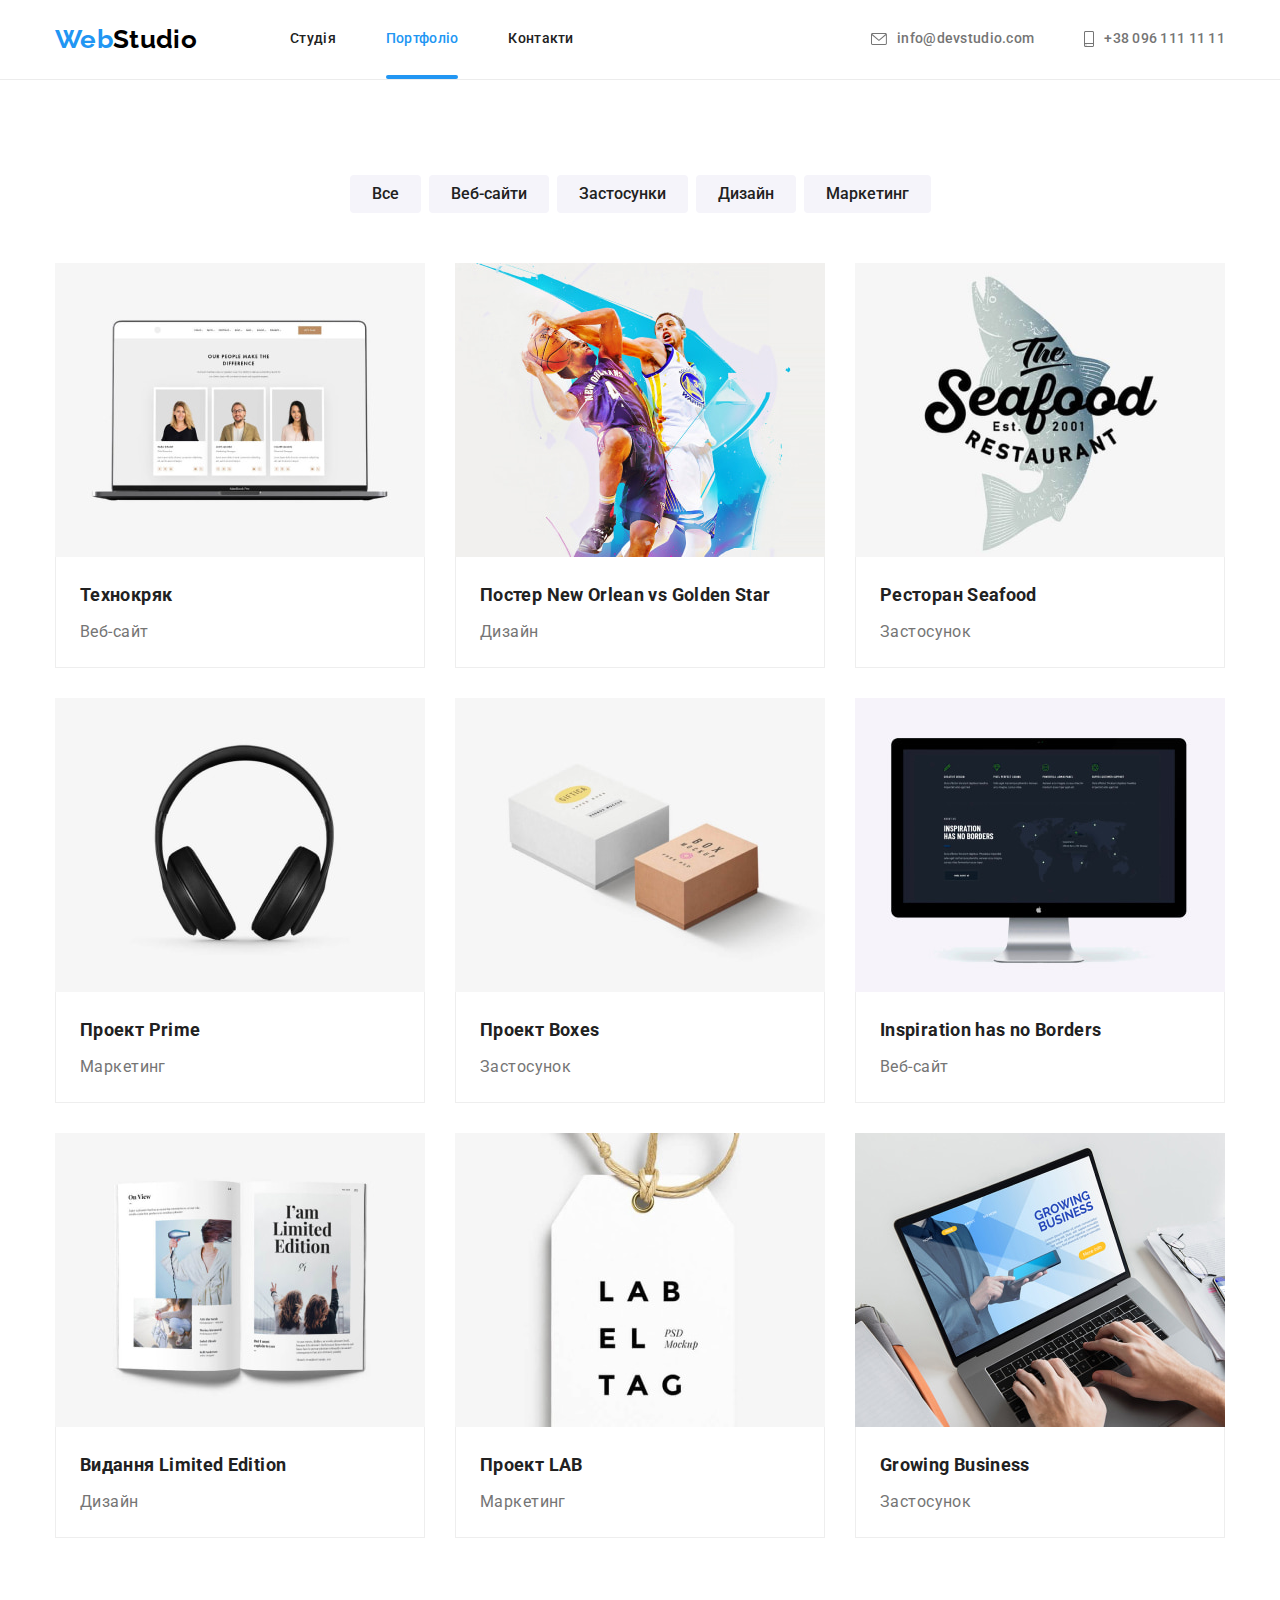
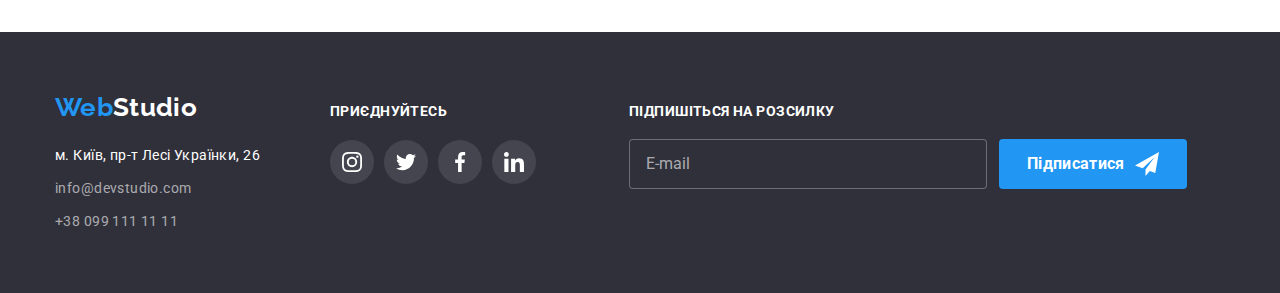
==== portfolio.html @ 8518cdb5 "Initial commit" ====
<!DOCTYPE html>
<html lang="uk-UA">
	<head>
		<meta charset="UTF-8" />
		<meta http-equiv="X-UA-Compatible" content="IE=edge" />
		<meta name="viewport" content="width=device-width, initial-scale=1.0" />
		<title>WebStudio</title>
		<link
			href="https://fonts.googleapis.com/css2?family=Raleway:wght@700&family=Roboto:wght@400;500;700;900&display=swap"
			rel="stylesheet"
		/>
		<link
			rel="stylesheet"
			href="https://cdnjs.cloudflare.com/ajax/libs/modern-normalize/1.0.0/modern-normalize.min.css"
		/>
		<link rel="stylesheet" href="./css/main.min.css" />
	</head>

	<body>
		<header class="header" data-header>
			<div class="container header-container">
				<!-- logo element, returns to the main page-->
				<a class="logo" href="./index.html">
					<span class="logo__leftpart">Web</span>
					<span class="logo__rightpart">Studio</span>
				</a>
				<!-- main navigation -->
				<nav class="nav">
					<ul class="nav__list">
						<li class="nav__item">
							<a class="nav__link" href="./index.html">Студія</a>
						</li>
						<li class="nav__item">
							<a class="nav__link nav__link--current" href="./portfolio.html">Портфоліо</a>
						</li>
						<li class="nav__item"><a class="nav__link" href="#contacts">Контакти</a></li>
					</ul>
				</nav>
				<!-- contacts -->
				<ul class="header-contacts list">
					<li class="header-contacts__item">
						<a class="header-contacts__link link" href="mailto:info@devstudio.com">
							<svg class="header-contacts__icon" width="16" height="12">
								<use href="./images/icons.svg#email"></use>
							</svg>
							<div class="header-contacts__text">info@devstudio.com</div>
						</a>
					</li>
					<li class="header-contacts__item">
						<a class="header-contacts__link link" href="tel:+380961111111">
							<svg class="header-contacts__icon" width="10" height="16">
								<use href="./images/icons.svg#phone"></use>
							</svg>
							<div class="header-contacts__text">+38 096 111 11 11</div>
						</a>
					</li>
				</ul>
			</div>
		</header>
		<!-- Flexible part of the page content -->
		<main>
			<section class="projects">
				<div class="container">
					<h1 class="section-title visually-hidden">Проекти</h1>
					<ul class="filter">
						<li class="filter__item"><button class="filter__btn" type="button">Все</button></li>
						<li class="filter__item"><button class="filter__btn" type="button">Веб-сайти</button></li>
						<li class="filter__item"><button class="filter__btn" type="button">Застосунки</button></li>
						<li class="filter__item"><button class="filter__btn" type="button">Дизайн</button></li>
						<li class="filter__item"><button class="filter__btn" type="button">Маркетинг</button></li>
					</ul>
					<ul class="project">
						<li class="project__item">
							<a class="project__link link" href="">
								<div class="project__backdrop">
									<img class="project__image" src="./images/img11.jpg" alt="Веб-сайт - Технокряк" width="370" />
									<p class="project__backdrop-text">
										Ресурс пропонує комплексні пропозиції з різним рівнем функціоналу та сервісів. Все це дозволить
										відвідувачу отримати вичерпні відомості про компанію чи приватну особу.
									</p>
								</div>

								<div class="project__content">
									<h2 class="project__header">Технокряк</h2>
									<p class="project__desc">Веб-сайт</p>
								</div>
							</a>
						</li>
						<li class="project__item">
							<a class="project__link" href="">
								<div class="project__backdrop">
									<img
										class="project__image"
										src="./images/img12.jpg"
										alt="Дизайн - Постер New Orlean vs Golden Star"
										width="370"
									/>
									<p class="project__backdrop-text">
										Ресурс пропонує комплексні пропозиції з різним рівнем функціоналу та сервісів. Все це дозволить
										відвідувачу отримати вичерпні відомості про компанію чи приватну особу.
									</p>
								</div>

								<div class="project__content">
									<h2 class="project__header">Постер New Orlean vs Golden Star</h2>
									<p class="project__desc">Дизайн</p>
								</div>
							</a>
						</li>
						<li class="project__item">
							<a class="project__link" href="">
								<div class="project__backdrop">
									<img
										class="project__image"
										src="./images/img13.jpg"
										alt="Приложение - Ресторан Seafood"
										width="370"
									/>
									<p class="project__backdrop-text">
										Ресурс пропонує комплексні пропозиції з різним рівнем функціоналу та сервісів. Все це дозволить
										відвідувачу отримати вичерпні відомості про компанію чи приватну особу.
									</p>
								</div>

								<div class="project__content">
									<h2 class="project__header">Ресторан Seafood</h2>
									<p class="project__desc">Застосунок</p>
								</div>
							</a>
						</li>
						<li class="project__item">
							<a class="project__link" href="">
								<div class="project__backdrop">
									<img class="project__image" src="./images/img21.jpg" alt="Маркетинг - Проект Prime" width="370" />
									<p class="project__backdrop-text">
										Ресурс пропонує комплексні пропозиції з різним рівнем функціоналу та сервісів. Все це дозволить
										відвідувачу отримати вичерпні відомості про компанію чи приватну особу.
									</p>
								</div>

								<div class="project__content">
									<h2 class="project__header">Проект Prime</h2>
									<p class="project__desc">Маркетинг</p>
								</div>
							</a>
						</li>
						<li class="project__item">
							<a class="project__link" href="">
								<div class="project__backdrop">
									<img class="project__image" src="./images/img22.jpg" alt="Приложение - Проект Boxes" width="370" />
									<p class="project__backdrop-text">
										Ресурс пропонує комплексні пропозиції з різним рівнем функціоналу та сервісів. Все це дозволить
										відвідувачу отримати вичерпні відомості про компанію чи приватну особу.
									</p>
								</div>

								<div class="project__content">
									<h2 class="project__header">Проект Boxes</h2>
									<p class="project__desc">Застосунок</p>
								</div>
							</a>
						</li>
						<li class="project__item">
							<a class="project__link" href="">
								<div class="project__backdrop">
									<img
										class="project__image"
										src="./images/img23.jpg"
										alt="Веб-сайт - Inspiration has no Borders"
										width="370"
									/>
									<p class="project__backdrop-text">
										Ресурс пропонує комплексні пропозиції з різним рівнем функціоналу та сервісів. Все це дозволить
										відвідувачу отримати вичерпні відомості про компанію чи приватну особу.
									</p>
								</div>

								<div class="project__content">
									<h2 class="project__header">Inspiration has no Borders</h2>
									<p class="project__desc">Веб-сайт</p>
								</div>
							</a>
						</li>
						<li class="project__item">
							<a class="project__link" href="">
								<div class="project__backdrop">
									<img
										class="project__image"
										src="./images/img31.jpg"
										alt="Дизайн - Издание Limited Edition"
										width="370"
									/>
									<p class="project__backdrop-text">
										Ресурс пропонує комплексні пропозиції з різним рівнем функціоналу та сервісів. Все це дозволить
										відвідувачу отримати вичерпні відомості про компанію чи приватну особу.
									</p>
								</div>

								<div class="project__content">
									<h2 class="project__header">Видання Limited Edition</h2>
									<p class="project__desc">Дизайн</p>
								</div>
							</a>
						</li>
						<li class="project__item">
							<a class="project__link" href="">
								<div class="project__backdrop">
									<img class="project__image" src="./images/img32.jpg" alt="Маркетинг - Проект LAB" width="370" />
									<p class="project__backdrop-text">
										Ресурс пропонує комплексні пропозиції з різним рівнем функціоналу та сервісів. Все це дозволить
										відвідувачу отримати вичерпні відомості про компанію чи приватну особу.
									</p>
								</div>

								<div class="project__content">
									<h2 class="project__header">Проект LAB</h2>
									<p class="project__desc">Маркетинг</p>
								</div>
							</a>
						</li>
						<li class="project__item">
							<a class="project__link" href="">
								<div class="project__backdrop">
									<img
										class="project__image"
										src="./images/img33.jpg"
										alt="Приложение - Growing Business"
										width="370"
									/>
									<p class="project__backdrop-text">
										Ресурс пропонує комплексні пропозиції з різним рівнем функціоналу та сервісів. Все це дозволить
										відвідувачу отримати вичерпні відомості про компанію чи приватну особу.
									</p>
								</div>

								<div class="project__content">
									<h2 class="project__header">Growing Business</h2>
									<p class="project__desc">Застосунок</p>
								</div>
							</a>
						</li>
					</ul>
				</div>
			</section>
		</main>

		<footer class="footer footer__wrap">
			<div class="footer__container container">
				<div class="footer__address-wrap">
					<a class="logo footer__logo" href="./index.html">
						<span class="logo__leftpart logo-leftpart--dark-theme">Web</span>
						<span class="logo__rightpart logo-rightpart--dark-theme">Studio</span>
					</a>
					<address class="address">
						<ul class="address__list" id="contacts">
							<li class="address__item">
								<a
									class="address__link"
									href="https://www.google.com/maps/place/%D0%B1%D1%83%D0%BB.+%D0%9B%D0%B5%D1%81%D0%B8+%D0%A3%D0%BA%D1%80%D0%B0%D0%B8%D0%BD%D0%BA%D0%B8,+26,+%D0%9A%D0%B8%D0%B5%D0%B2,+%D0%A3%D0%BA%D1%80%D0%B0%D0%B8%D0%BD%D0%B0,+02000/@50.426731,30.5361166,17z/data=!4m5!3m4!1s0x40d4cf0e033ecbe9:0x57a4dffefec77da0!8m2!3d50.4265807!4d30.5383858"
									target="_blank"
									rel="noreferrer noopener"
								>
									м. Київ, пр-т Лесі Українки, 26
								</a>
							</li>
							<li class="address__item">
								<a class="address__link" href="mailto:info@example.com">info@devstudio.com</a>
							</li>
							<li class="address__item">
								<a class="address__link" href="tel:+380991111111">+38 099 111 11 11</a>
							</li>
						</ul>
					</address>
				</div>
				<div class="socials footer__socials">
					<p class="socials__header">Приєднуйтесь</p>
					<ul class="socials__list">
						<li class="socials__item">
							<a
								class="socials__link socials__link--dark-theme"
								href=""
								target="_blank"
								rel="noopener noreferrer"
								aria-label="instagram"
							>
								<svg class="socials__icon socials__icon--dark-theme" width="20" height="20">
									<use href="./images/icons.svg#instagram"></use>
								</svg>
							</a>
						</li>
						<li class="socials__item">
							<a
								class="socials__link socials__link--dark-theme"
								href=""
								target="_blank"
								rel="noopener noreferrer"
								aria-label="twitter"
							>
								<svg class="socials__icon socials__icon--dark-theme" width="20" height="20">
									<use href="./images/icons.svg#twitter"></use>
								</svg>
							</a>
						</li>
						<li class="socials__item">
							<a
								class="socials__link socials__link--dark-theme"
								href=""
								target="_blank"
								rel="noopener noreferrer"
								aria-label="facebook"
							>
								<svg class="socials__icon socials__icon--dark-theme" width="20" height="20">
									<use href="./images/icons.svg#facebook"></use>
								</svg>
							</a>
						</li>
						<li class="socials__item">
							<a
								class="socials__link socials__link--dark-theme"
								href=""
								target="_blank"
								rel="noopener noreferrer"
								aria-label="linkedin"
							>
								<svg class="socials__icon socials__icon--dark-theme" width="20" height="20">
									<use href="./images/icons.svg#linkedin"></use>
								</svg>
							</a>
						</li>
					</ul>
				</div>
				<form class="subscribe">
					<h2 class="subscribe__header">Підпишіться на розсилку</h2>
					<div class="subscribe__wrap">
						<!-- <label class="footer-subscribe-label" for="signup"> -->
						<input class="subscribe__input" type="email" id="signup" required placeholder="E-mail" />
						<!-- </label> -->

						<button class="subscribe__btn" type="submit">
							Підписатися
							<svg class="subscribe__icon" width="24" height="24">
								<use href="./images/icons.svg#footer-send"></use>
							</svg>
						</button>
					</div>
				</form>
			</div>
		</footer>
		<script src="./js/header-fixed.js"></script>
		<!-- <script>
			(() => {
				document.querySelector(".js-speaker-form").addEventListener("submit", e => {
					e.preventDefault();

					new FormData(e.currentTarget).forEach((value, name) => console.log(`${name} : ${value}`));
				});
			})();
		</script> -->
	</body>
</html>
---- css/main.min.css ----
:root{--main-font: "Roboto", sans-serif;--secondary-font: "Raleway", sans-serif;--main-text-color: #757575;--nav-text-color: #000000;--main-header-color: #ffffff;--secondary-header-color: #212121;--footer-contacts-color: rgba(255, 255, 255, 0.6);--main-bcg-color: #ffffff;--secondary-bcg-color: #f5f4fa;--hero-bcg-color: #2f303a;--footer-bcg-color: #2f303a;--icons-main-color: #afb1b8;--border-color: #eeeeee;--border-line-color: #ececec;--accent-color: #2196f3;--btn-hover-color: #188ce8;--items: 4;--indent: 30px;--btn-close-radius: 0;--animation: 250ms cubic-bezier(0.4, 0, 0.2, 1)}.visually-hidden{position:absolute;white-space:nowrap;width:1px;height:1px;overflow:hidden;border:0;padding:0;clip:rect(0 0 0 0);-webkit-clip-path:inset(50%);clip-path:inset(50%);margin:-1px}.no-scroll{overflow:hidden}.form__btn,.subscribe__btn,.hero__btn{border-radius:4px;border:1px;color:var(--main-header-color);background-color:var(--accent-color);font-weight:700;font-size:16px;line-height:1.875;letter-spacing:.02em;-webkit-box-shadow:0px 4px 4px rgba(0,0,0,0);box-shadow:0px 4px 4px rgba(0,0,0,0);-webkit-transition:-webkit-box-shadow var(--animation);transition:-webkit-box-shadow var(--animation);transition:box-shadow var(--animation);transition:box-shadow var(--animation), -webkit-box-shadow var(--animation)}.form__btn:hover,.subscribe__btn:hover,.hero__btn:hover,.form__btn:focus,.subscribe__btn:focus,.hero__btn:focus{-webkit-box-shadow:0px 4px 4px rgba(0,0,0,.15);box-shadow:0px 4px 4px rgba(0,0,0,.15);cursor:pointer}.address__list,.clients__list,.team__list,.works__list,.features__list,.header-contacts,.nav__list,.filter,.socials__list,.project{padding:0;margin:0;list-style:none}.address__link,.clients__link,.header-contacts__link,.nav__link,.socials__link,.project__link,.logo{color:var(--main-text-color);text-decoration:none;display:inline-block}h1,h2,h3,p{margin:0}body{color:var(--main-text-color);background-color:var(--main-bcg-color);font-family:var(--main-font);font-size:14px;line-height:1.19;letter-spacing:.03em}.container{max-width:1200px;margin:0 auto;padding:0 15px}.section-title{margin-bottom:50px;text-align:center;font-size:36px;line-height:1.17;color:var(--secondary-header-color)}.logo{font-family:var(--secondary-font);font-weight:700;font-size:26px}.logo__leftpart{color:var(--accent-color)}.logo__rightpart{margin-left:-7px;color:var(--nav-text-color)}.logo-rightpart--dark-theme{color:var(--main-header-color)}.hero__btn{min-width:200px;padding:10px 32px;-webkit-transition:background-color var(--animation);transition:background-color var(--animation)}.hero__btn:hover,.hero__btn:focus{background-color:var(--btn-hover-color)}.subscribe__btn{display:-webkit-inline-box;display:-ms-inline-flexbox;display:inline-flex;-webkit-box-pack:center;-ms-flex-pack:center;justify-content:center;-webkit-box-align:center;-ms-flex-align:center;align-items:center;gap:10px;padding:10px 28px;background-color:var(--accent-color);-webkit-transition:background-color var(--animation);transition:background-color var(--animation)}.subscribe__btn:hover,.subscribe__btn:focus{background-color:var(--btn-hover-color)}.subscribe__icon{fill:var(--main-header-color)}.form__btn{display:block;width:200px;padding:10px 52px;-webkit-transition:background-color var(--animation);transition:background-color var(--animation)}.form__btn:hover,.form__btn:focus{background-color:var(--btn-hover-color)}.project{display:-webkit-box;display:-ms-flexbox;display:flex;-ms-flex-wrap:wrap;flex-wrap:wrap;text-align:start;gap:var(--indent)}.project__link{--items: 3;min-width:370px;-ms-flex-preferred-size:calc((100% - var(--indent)*(var(--items) - 1))/var(--items));flex-basis:calc((100% - var(--indent)*(var(--items) - 1))/var(--items));-webkit-box-shadow:0px 1px 1px rgba(0,0,0,0),0px 4px 4px rgba(0,0,0,0),1px 4px 6px rgba(0,0,0,0);box-shadow:0px 1px 1px rgba(0,0,0,0),0px 4px 4px rgba(0,0,0,0),1px 4px 6px rgba(0,0,0,0);-webkit-transition:-webkit-box-shadow var(--animation);transition:-webkit-box-shadow var(--animation);transition:box-shadow var(--animation);transition:box-shadow var(--animation), -webkit-box-shadow var(--animation)}.project__link:hover,.project__link:focus{-webkit-box-shadow:0px 1px 1px rgba(0,0,0,.12),0px 4px 4px rgba(0,0,0,.06),1px 4px 6px rgba(0,0,0,.16);box-shadow:0px 1px 1px rgba(0,0,0,.12),0px 4px 4px rgba(0,0,0,.06),1px 4px 6px rgba(0,0,0,.16)}.project__image{display:block}.project__content{padding:20px 24px;border:1px solid var(--border-color);border-top:none}.project__header{margin-bottom:4px;color:var(--secondary-header-color);font-size:18px;line-height:2;letter-spacing:.02em}.project__desc{font-size:16px;line-height:1.88}.project__backdrop{position:relative;overflow:hidden}.project__backdrop::before{position:absolute;top:0;left:0;-webkit-transform:translateY(100%);transform:translateY(100%);opacity:0;width:100%;height:100%;display:inline-block;content:"";background-color:rgba(33,150,243,.8);-webkit-transition:opacity var(--animation),-webkit-transform var(--animation);transition:opacity var(--animation),-webkit-transform var(--animation);transition:transform var(--animation),opacity var(--animation);transition:transform var(--animation),opacity var(--animation),-webkit-transform var(--animation)}.project__link:hover .project__backdrop::before,.project__link:focus .project__backdrop::before{opacity:1;-webkit-transform:translateY(0);transform:translateY(0)}.project__backdrop-text{position:absolute;top:50%;left:50%;-webkit-transform:translate(-50%, 50%);transform:translate(-50%, 50%);opacity:0;width:100%;height:100%;padding:63px 24px;font-size:18px;line-height:1.5555555556;color:var(--main-bcg-color);-webkit-transition:opacity var(--animation),-webkit-transform var(--animation);transition:opacity var(--animation),-webkit-transform var(--animation);transition:transform var(--animation),opacity var(--animation);transition:transform var(--animation),opacity var(--animation),-webkit-transform var(--animation)}.project__link:hover .project__backdrop-text,.project__link:focus .project__backdrop-text{opacity:1;-webkit-transform:translate(-50%, -50%);transform:translate(-50%, -50%)}.socials__list{display:-webkit-box;display:-ms-flexbox;display:flex;-webkit-box-align:center;-ms-flex-align:center;align-items:center;-webkit-box-pack:center;-ms-flex-pack:center;justify-content:center;gap:10px}.socials__link{display:-webkit-box;display:-ms-flexbox;display:flex;-webkit-box-align:center;-ms-flex-align:center;align-items:center;-webkit-box-pack:center;-ms-flex-pack:center;justify-content:center;width:44px;height:44px;border-radius:50%;-webkit-transition:background-color var(--animation);transition:background-color var(--animation)}.socials__link:hover,.socials__link:focus{background-color:var(--accent-color)}.socials__link--dark-theme{background-color:rgba(255,255,255,.1)}.socials__link:hover .socials__icon,.socials__link:focus .socials__icon{fill:#fff}.socials__icon--light-theme{fill:var(--icons-main-color);-webkit-transition:fill var(--animation);transition:fill var(--animation)}.socials__icon--dark-theme{fill:#fff;-webkit-transition:fill var(--animation);transition:fill var(--animation)}.socials__header{text-transform:uppercase;color:var(--main-header-color);font-weight:700;line-height:1.17;letter-spacing:.03em;margin-bottom:20px}.filter{display:-webkit-box;display:-ms-flexbox;display:flex;-webkit-box-pack:center;-ms-flex-pack:center;justify-content:center;gap:8px;margin-bottom:50px}.filter__btn{border-radius:4px;border:none;padding:6px 22px;color:var(--secondary-header-color);background-color:var(--secondary-bcg-color);-webkit-box-shadow:0px 3px 1px rgba(0,0,0,0),0px 1px 2px rgba(0,0,0,0),0px 2px 2px rgba(0,0,0,0);box-shadow:0px 3px 1px rgba(0,0,0,0),0px 1px 2px rgba(0,0,0,0),0px 2px 2px rgba(0,0,0,0);font-weight:500;font-size:16px;line-height:1.63;-webkit-transition:color var(--animation),background-color var(--animation),-webkit-box-shadow var(--animation);transition:color var(--animation),background-color var(--animation),-webkit-box-shadow var(--animation);transition:color var(--animation),background-color var(--animation),box-shadow var(--animation);transition:color var(--animation),background-color var(--animation),box-shadow var(--animation),-webkit-box-shadow var(--animation)}.filter__btn:hover,.filter__btn:focus,.filter__btn:active{cursor:pointer;color:var(--main-header-color);background-color:var(--accent-color);-webkit-box-shadow:0px 3px 1px rgba(0,0,0,.1),0px 1px 2px rgba(0,0,0,.08),0px 2px 2px rgba(0,0,0,.12);box-shadow:0px 3px 1px rgba(0,0,0,.1),0px 1px 2px rgba(0,0,0,.08),0px 2px 2px rgba(0,0,0,.12)}.backdrop{position:fixed;top:0;left:0;width:100%;height:100%;z-index:150;display:-webkit-box;display:-ms-flexbox;display:flex;-webkit-box-align:center;-ms-flex-align:center;align-items:center;-webkit-box-pack:center;-ms-flex-pack:center;justify-content:center;background-color:rgba(0,0,0,.2);opacity:1;visibility:visible;pointer-events:initial;-webkit-transition:opacity var(--animation),visibility var(--animation);transition:opacity var(--animation),visibility var(--animation)}.backdrop.is-hidden{opacity:0;visibility:hidden;pointer-events:none}.modal{position:relative;-webkit-transform:scale(1);transform:scale(1);z-index:200;width:530px;border-radius:4px;opacity:1;-webkit-transition:opacity var(--animation),-webkit-transform var(--animation);transition:opacity var(--animation),-webkit-transform var(--animation);transition:transform var(--animation),opacity var(--animation);transition:transform var(--animation),opacity var(--animation),-webkit-transform var(--animation);background-color:var(--main-bcg-color)}.backdrop.is-hidden .modal{opacity:0;-webkit-transform:scale(0.3);transform:scale(0.3)}.modal__btn-close{width:30px;height:30px;padding:6px;border-radius:50%;position:absolute;top:0;left:100%;-webkit-transform:translate(-100%, 0%);transform:translate(-100%, 0%);cursor:pointer;display:-webkit-box;display:-ms-flexbox;display:flex;-webkit-box-align:center;-ms-flex-align:center;align-items:center;-webkit-box-pack:center;-ms-flex-pack:center;justify-content:center;margin-top:8px;margin-left:-8px;border:1px solid rgba(0,0,0,.1);background-color:rgba(0,0,0,0)}.modal__btn-icon{fill:#000;-webkit-transition:fill var(--animation);transition:fill var(--animation)}.modal__btn-close:hover .modal__btn-icon,.modal__btn-close:focus .modal__btn-icon{fill:var(--accent-color)}.form{display:-webkit-box;display:-ms-flexbox;display:flex;-webkit-box-orient:vertical;-webkit-box-direction:normal;-ms-flex-direction:column;flex-direction:column;-webkit-box-align:center;-ms-flex-align:center;align-items:center;padding:40px}.form__title{display:block;margin-bottom:12px;font-weight:700;font-size:20px;line-height:1.172;color:var(--secondary-header-color)}.form__group{display:-webkit-box;display:-ms-flexbox;display:flex;-webkit-box-orient:vertical;-webkit-box-direction:normal;-ms-flex-direction:column;flex-direction:column;gap:10px;width:100%;margin-bottom:20px}.form__wrap{display:-webkit-box;display:-ms-flexbox;display:flex;-webkit-box-orient:vertical;-webkit-box-direction:normal;-ms-flex-direction:column;flex-direction:column;gap:4px;width:100%;position:relative;top:0;left:0;font-size:12px;line-height:1.1666666667;letter-spacing:.01em}.form__input{height:40px;border:1px solid rgba(33,33,33,.2);border-radius:4px;padding:12px 15px;padding-left:40px;-webkit-transition:border-color var(--animation);transition:border-color var(--animation)}.form__input:hover,.form__input:focus{cursor:pointer}.form__input:hover,.form__label:focus-within .form__input{border-color:var(--accent-color)}.form__input:focus-visible{outline:rgba(0,0,0,0);border:1px solid var(--accent-color)}.form__icon{position:absolute;top:0;left:0;margin-left:12px;margin-top:28px;pointer-events:none;fill:var(--secondary-header-color);-webkit-transition:fill var(--animation);transition:fill var(--animation)}.form__wrap:focus-within .form__icon,.form__wrap:hover .form__icon{fill:var(--accent-color)}.form__textarea{height:120px;resize:none;border:1px solid rgba(33,33,33,.2);border-radius:4px;padding:12px 15px;font-size:12px;line-height:1.17;letter-spacing:.01em;-webkit-transition:border-color var(--animation);transition:border-color var(--animation)}.form__textarea:hover{border-color:var(--accent-color);cursor:pointer}.form__textarea:focus{cursor:pointer}.form__textarea::-webkit-input-placeholder{font-size:12px;line-height:1.17;letter-spacing:.01em;color:rgba(117,117,117,.5)}.form__textarea::-moz-placeholder{font-size:12px;line-height:1.17;letter-spacing:.01em;color:rgba(117,117,117,.5)}.form__textarea:-ms-input-placeholder{font-size:12px;line-height:1.17;letter-spacing:.01em;color:rgba(117,117,117,.5)}.form__textarea::-ms-input-placeholder{font-size:12px;line-height:1.17;letter-spacing:.01em;color:rgba(117,117,117,.5)}.form__textarea::placeholder{font-size:12px;line-height:1.17;letter-spacing:.01em;color:rgba(117,117,117,.5)}.form__textarea:focus-visible{outline:rgba(0,0,0,0);border:1px solid var(--accent-color)}.form-agreement{display:-webkit-box;display:-ms-flexbox;display:flex;-webkit-box-align:center;-ms-flex-align:center;align-items:center;height:24px;line-height:1.7142857143;margin-bottom:30px}.form-agreement__link{-webkit-user-select:none;-moz-user-select:none;-ms-user-select:none;user-select:none;color:var(--accent-color);text-underline-position:under}.form-agreement__link:hover,.form-agreement__link:focus{cursor:pointer}.form-agreement__text{margin-left:8px;-webkit-user-select:none;-moz-user-select:none;-ms-user-select:none;user-select:none}.form-agreement__unchecked{pointer-events:none;fill:#212121;opacity:1;-webkit-transition:fill var(--animation),opacity var(--animation);transition:fill var(--animation),opacity var(--animation)}.form-agreement:hover .form-agreement__unchecked,.form-agreement__checkbox:focus+.form-agreement__icon .form-agreement__unchecked{fill:var(--accent-color)}.form-agreement__checkbox:checked+.form-agreement__icon .form-agreement__unchecked{opacity:0}.form-agreement__checked{pointer-events:none;opacity:0;-webkit-transition:opacity var(--animation);transition:opacity var(--animation)}.form-agreement__checkbox:checked+.form-agreement__icon .form-agreement__checked{opacity:1}.subscribe{display:-webkit-box;display:-ms-flexbox;display:flex;-webkit-box-orient:vertical;-webkit-box-direction:normal;-ms-flex-direction:column;flex-direction:column;-webkit-box-pack:center;-ms-flex-pack:center;justify-content:center;-webkit-box-align:start;-ms-flex-align:start;align-items:flex-start}.subscribe__header{margin-bottom:20px;text-transform:uppercase;font-weight:700;font-size:14px;line-height:1.1428571429;letter-spacing:.03em;color:var(--main-header-color)}.subscribe__wrap{display:-webkit-box;display:-ms-flexbox;display:flex;-webkit-box-align:center;-ms-flex-align:center;align-items:center;gap:12px}.subscribe__input{min-width:358px;min-height:50px;color:rgba(255,255,255,.6);background-color:var(--hero-bcg-color);border:1px solid rgba(255,255,255,.3);border-radius:4px;padding-left:16px;padding-right:16px;-webkit-box-shadow:0px 4px 4px rgba(0,0,0,0);box-shadow:0px 4px 4px rgba(0,0,0,0);-webkit-transition:-webkit-box-shadow var(--animation);transition:-webkit-box-shadow var(--animation);transition:box-shadow var(--animation);transition:box-shadow var(--animation), -webkit-box-shadow var(--animation)}.subscribe__input::-webkit-input-placeholder{font-size:16px;line-height:1.25;color:rgba(255,255,255,.6)}.subscribe__input::-moz-placeholder{font-size:16px;line-height:1.25;color:rgba(255,255,255,.6)}.subscribe__input:-ms-input-placeholder{font-size:16px;line-height:1.25;color:rgba(255,255,255,.6)}.subscribe__input::-ms-input-placeholder{font-size:16px;line-height:1.25;color:rgba(255,255,255,.6)}.subscribe__input::placeholder{font-size:16px;line-height:1.25;color:rgba(255,255,255,.6)}.subscribe__input:focus-visible{-webkit-box-shadow:0px 4px 4px rgba(0,0,0,.15);box-shadow:0px 4px 4px rgba(0,0,0,.15);outline:none}.header{position:fixed;top:-1px;width:100%;min-height:80px;border-bottom:1px solid var(--border-line-color);z-index:100;background-color:#fff}.header.transparency{background-color:rgba(255,255,255,.9);-webkit-backdrop-filter:blur();backdrop-filter:blur()}.header-container{display:-webkit-box;display:-ms-flexbox;display:flex;-webkit-box-align:center;-ms-flex-align:center;align-items:center}.nav{margin-left:93px}.nav__list{display:-webkit-box;display:-ms-flexbox;display:flex;gap:50px}.nav__link{padding-top:32px;padding-bottom:32px;font-weight:500;line-height:1.14;letter-spacing:.02em;color:var(--secondary-header-color);display:block;-webkit-transition:color var(--animation);transition:color var(--animation)}.nav__link:hover,.nav__link:focus{color:var(--accent-color)}.nav__link--current{position:relative;color:var(--accent-color)}.nav__link--current::after{position:absolute;bottom:0;left:0;content:"";width:100%;height:4px;border-radius:2px;background-color:var(--accent-color);display:block}.header-contacts{margin-left:auto;display:-webkit-box;display:-ms-flexbox;display:flex;gap:50px}.header-contacts__link{display:-webkit-box;display:-ms-flexbox;display:flex;-webkit-box-align:center;-ms-flex-align:center;align-items:center;-webkit-box-pack:center;-ms-flex-pack:center;justify-content:center;gap:10px;padding-top:32px;padding-bottom:32px;font-weight:500;line-height:1.14;letter-spacing:.02em;color:var(--main-text-color);-webkit-transition:color var(--animation);transition:color var(--animation)}.header-contacts__link:hover,.header-contacts__link:focus{color:var(--accent-color);cursor:pointer}.header-contacts__icon{fill:var(--main-text-color);-webkit-transition:fill var(--animation);transition:fill var(--animation)}.header-contacts__link:hover .header-contacts__icon,.header-contacts__link:focus .header-contacts__icon{fill:var(--accent-color)}.hero{text-align:center;max-width:1600px;padding-top:200px;padding-bottom:200px;margin-left:auto;margin-right:auto;background-position:center;background-size:cover;background-color:#c4c4c4;background-image:-webkit-gradient(linear, left top, right top, from(rgba(47, 48, 58, 0.4)), to(rgba(47, 48, 58, 0.4))),url(../images/hero/hero-bg.jpg);background-image:linear-gradient(to right, rgba(47, 48, 58, 0.4), rgba(47, 48, 58, 0.4)),url(../images/hero/hero-bg.jpg);background-repeat:no-repeat;background-position:center}.hero__title{max-width:695px;margin-left:auto;margin-right:auto;margin-bottom:30px;color:var(--main-header-color);text-transform:uppercase;font-weight:900;font-size:44px;line-height:1.36;letter-spacing:.06em}.features{margin:0 auto;padding:94px 0 94px;background-color:var(--main-bcg-color);text-align:center}.features__list{display:-webkit-box;display:-ms-flexbox;display:flex;-ms-flex-wrap:wrap;flex-wrap:wrap;gap:var(--indent)}.features__item{min-width:270px;-ms-flex-preferred-size:calc((100% - var(--indent)*(var(--items) - 1))/var(--items));flex-basis:calc((100% - var(--indent)*(var(--items) - 1))/var(--items));display:-webkit-box;display:-ms-flexbox;display:flex;-webkit-box-orient:vertical;-webkit-box-direction:normal;-ms-flex-direction:column;flex-direction:column}.features__icon-wrap{display:-webkit-box;display:-ms-flexbox;display:flex;-webkit-box-pack:center;-ms-flex-pack:center;justify-content:center;-webkit-box-align:center;-ms-flex-align:center;align-items:center;width:270px;height:120px;border-radius:4px;margin-bottom:30px;background-color:var(--secondary-bcg-color)}.features__header{text-align:left;text-transform:uppercase;margin-bottom:10px;color:var(--secondary-header-color)}.features__text{text-align:left;line-height:1.71}.works{margin:0 auto;padding:0 0 94px;background-color:var(--main-bcg-color);text-align:center}.works__list{display:-webkit-box;display:-ms-flexbox;display:flex;-ms-flex-wrap:wrap;flex-wrap:wrap;gap:var(--indent);text-align:center}.works__item{--items: 3;min-width:370px;-ms-flex-preferred-size:calc((100% - var(--indent)*(var(--items) - 1))/var(--items));flex-basis:calc((100% - var(--indent)*(var(--items) - 1))/var(--items));position:relative}.works__image{display:block}.works__description{position:absolute;left:0;bottom:0;width:100%;font-weight:700;line-height:1.1428571429;text-transform:uppercase;color:#fff;padding:27px 0;background-color:rgba(47,48,58,.8);display:block}.team{margin:0 auto;padding:94px 0 94px;background-color:var(--secondary-bcg-color);text-align:center}.team__list{display:-webkit-box;display:-ms-flexbox;display:flex;-ms-flex-wrap:wrap;flex-wrap:wrap;gap:var(--indent)}.team__item{min-width:270px;-ms-flex-preferred-size:calc((100% - var(--indent)*(var(--items) - 1))/var(--items));flex-basis:calc((100% - var(--indent)*(var(--items) - 1))/var(--items));border-radius:0px 0px 4px 4px;background-color:var(--main-bcg-color);-webkit-box-shadow:0px 1px 3px rgba(0,0,0,.12),0px 1px 1px rgba(0,0,0,.14),0px 2px 1px rgba(0,0,0,.2);box-shadow:0px 1px 3px rgba(0,0,0,.12),0px 1px 1px rgba(0,0,0,.14),0px 2px 1px rgba(0,0,0,.2)}.team__image{display:block}.team__textpart{padding:30px 10px}.team__header{margin-bottom:10px;color:var(--secondary-header-color);font-weight:500;font-size:16px}.team__text{margin-bottom:16px;font-size:16px}.clients{margin:0 auto;padding:94px 0 94px;background-color:var(--main-bcg-color);text-align:center}.clients__list{display:-webkit-box;display:-ms-flexbox;display:flex;-webkit-box-align:center;-ms-flex-align:center;align-items:center;-webkit-box-pack:center;-ms-flex-pack:center;justify-content:center;gap:var(--indent)}.clients__link{display:-webkit-box;display:-ms-flexbox;display:flex;-webkit-box-align:center;-ms-flex-align:center;align-items:center;-webkit-box-pack:center;-ms-flex-pack:center;justify-content:center;width:170px;height:92px;border:1px solid var(--icons-main-color);border-radius:4px;-webkit-transition:border-color var(--animation);transition:border-color var(--animation)}.clients__link:hover,.clients__link:focus{border-color:var(--accent-color)}.clients__icon{fill:var(--icons-main-color);-webkit-transition:fill var(--animation);transition:fill var(--animation)}.clients__link:hover .clients__icon,.clients__link:focus .clients__icon{fill:var(--accent-color)}.projects{margin:0 auto;padding:94px 0 94px;background-color:var(--main-bcg-color);text-align:center}.address__item:not(:last-child){margin-bottom:9px}.address__link{color:var(--footer-contacts-color);font-style:normal;line-height:1.7142857143;display:inline-block;-webkit-transition:color var(--animation);transition:color var(--animation)}.address__link:hover,.address__link:focus{color:var(--main-header-color)}.address__item:first-child .address__link{color:var(--main-header-color)}.footer{background-color:var(--footer-bcg-color)}.footer__wrap{padding-top:60px;padding-bottom:60px}.footer__container{display:-webkit-box;display:-ms-flexbox;display:flex;-webkit-box-align:baseline;-ms-flex-align:baseline;align-items:baseline}.footer__address-wrap{margin-right:70px}.footer__socials{margin-right:93px}.footer__logo{margin-bottom:20px}/*# sourceMappingURL=main.min.css.map */
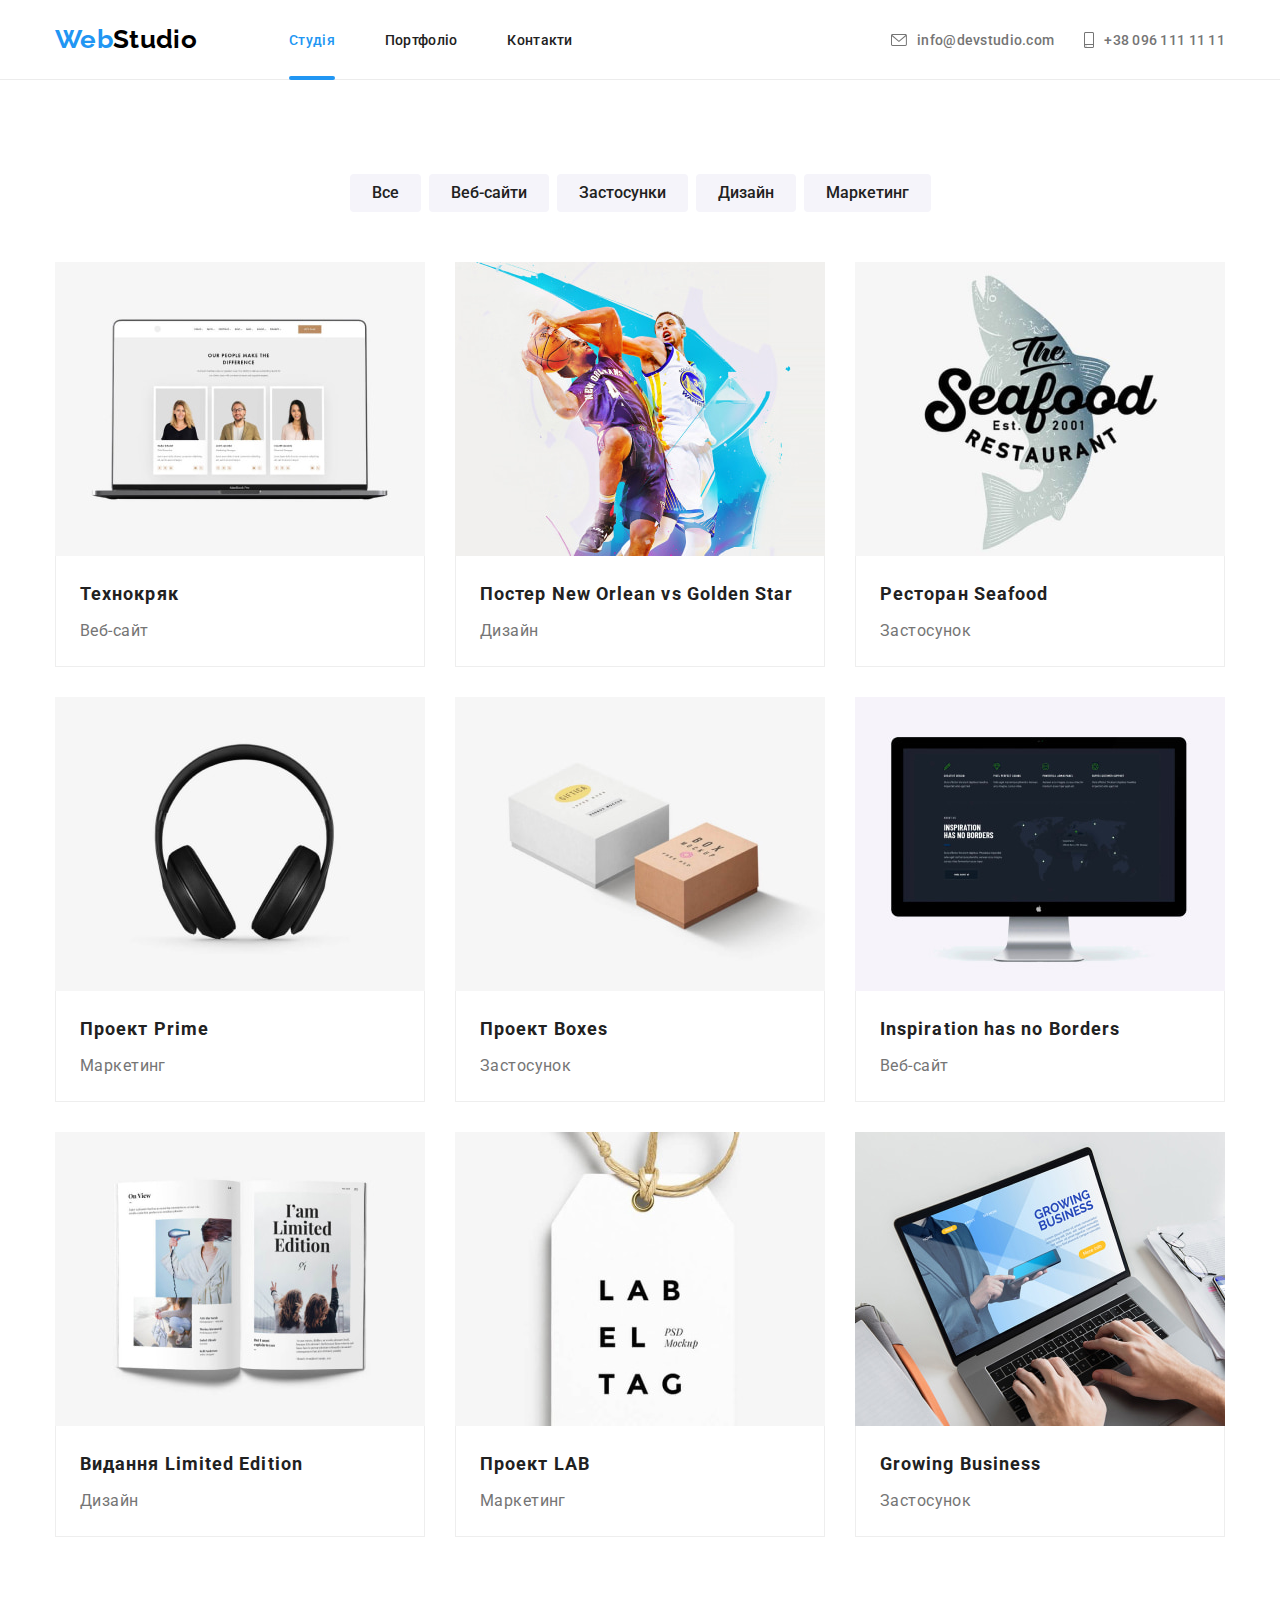
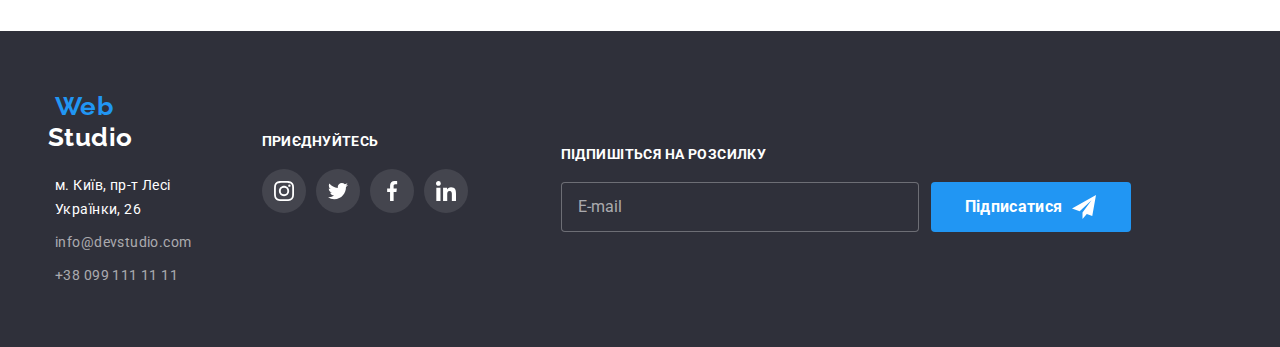
==== commit 8481b071: "before adaptive images" ====
--- a/portfolio.html
+++ b/portfolio.html
@@ -16,7 +16,7 @@
 		<link rel="stylesheet" href="./css/main.min.css" />
 	</head>
 
-	<body>
+	<body data-page>
 		<header class="header" data-header>
 			<div class="container header-container">
 				<!-- logo element, returns to the main page-->
@@ -24,37 +24,74 @@
 					<span class="logo__leftpart">Web</span>
 					<span class="logo__rightpart">Studio</span>
 				</a>
+				<button class="burger-menu" type="button" data-menu-open>
+					<svg class="burger-menu__icon" width="40" height="40">
+						<use href="./images/icons.svg#burger-menu"></use>
+					</svg>
+				</button>
+				<div class="menu-backdrop" data-menu>
+					<div class="menu-container">
+						<button class="menu-close" type="button" data-menu-close>
+							<svg class="menu-close__icon" width="40" height="40">
+								<use href="./images/icons.svg#menu-close"></use>
+							</svg>
+						</button>
+						<ul class="nav__list">
+							<li class="nav__item">
+								<a class="nav__link nav__link--current" href="./index.html">Студія</a>
+							</li>
+							<li class="nav__item">
+								<a class="nav__link" href="./portfolio.html">Портфоліо</a>
+							</li>
+							<li class="nav__item"><a class="nav__link" href="#contacts">Контакти</a></li>
+						</ul>
+						<ul class="header-contacts__list">
+							<li class="header-contacts__item">
+								<a class="header-contacts__link" href="mailto:info@devstudio.com">
+									<div class="header-contacts__text">info@devstudio.com</div>
+								</a>
+							</li>
+							<li class="header-contacts__item">
+								<a class="header-contacts__link" href="tel:+380961111111">
+									<div class="header-contacts__text">+38 096 111 11 11</div>
+								</a>
+							</li>
+						</ul>
+					</div>
+				</div>
 				<!-- main navigation -->
 				<nav class="nav">
 					<ul class="nav__list">
 						<li class="nav__item">
-							<a class="nav__link" href="./index.html">Студія</a>
+							<a class="nav__link nav__link--current" href="./index.html">Студія</a>
 						</li>
 						<li class="nav__item">
-							<a class="nav__link nav__link--current" href="./portfolio.html">Портфоліо</a>
+							<a class="nav__link" href="./portfolio.html">Портфоліо</a>
 						</li>
 						<li class="nav__item"><a class="nav__link" href="#contacts">Контакти</a></li>
 					</ul>
 				</nav>
 				<!-- contacts -->
-				<ul class="header-contacts list">
-					<li class="header-contacts__item">
-						<a class="header-contacts__link link" href="mailto:info@devstudio.com">
-							<svg class="header-contacts__icon" width="16" height="12">
-								<use href="./images/icons.svg#email"></use>
-							</svg>
-							<div class="header-contacts__text">info@devstudio.com</div>
-						</a>
-					</li>
-					<li class="header-contacts__item">
-						<a class="header-contacts__link link" href="tel:+380961111111">
-							<svg class="header-contacts__icon" width="10" height="16">
-								<use href="./images/icons.svg#phone"></use>
-							</svg>
-							<div class="header-contacts__text">+38 096 111 11 11</div>
-						</a>
-					</li>
-				</ul>
+				<div class="header-contacts">
+					<ul class="header-contacts__list">
+						<li class="header-contacts__item">
+							<a class="header-contacts__link" href="mailto:info@devstudio.com">
+								<svg class="header-contacts__icon" width="16" height="12">
+									<use href="./images/icons.svg#email"></use>
+								</svg>
+								<div class="header-contacts__text">info@devstudio.com</div>
+							</a>
+						</li>
+						<li class="header-contacts__item">
+							<a class="header-contacts__link" href="tel:+380961111111">
+								<svg class="header-contacts__icon" width="10" height="16">
+									<use href="./images/icons.svg#phone"></use>
+								</svg>
+								<div class="header-contacts__text">+38 096 111 11 11</div>
+							</a>
+						</li>
+					</ul>
+				</div>
 			</div>
 		</header>
 		<!-- Flexible part of the page content -->
@@ -246,89 +283,92 @@
 
 		<footer class="footer footer__wrap">
 			<div class="footer__container container">
-				<div class="footer__address-wrap">
-					<a class="logo footer__logo" href="./index.html">
-						<span class="logo__leftpart logo-leftpart--dark-theme">Web</span>
-						<span class="logo__rightpart logo-rightpart--dark-theme">Studio</span>
-					</a>
-					<address class="address">
-						<ul class="address__list" id="contacts">
-							<li class="address__item">
+				<div class="footer__address-socials">
+					<div class="footer__address-wrap">
+						<a class="logo footer__logo" href="./index.html">
+							<span class="logo__leftpart logo-leftpart--dark-theme">Web</span>
+							<span class="logo__rightpart logo-rightpart--dark-theme">Studio</span>
+						</a>
+						<address class="address">
+							<ul class="address__list" id="contacts">
+								<li class="address__item">
+									<a
+										class="address__link"
+										href="https://www.google.com/maps/place/%D0%B1%D1%83%D0%BB.+%D0%9B%D0%B5%D1%81%D0%B8+%D0%A3%D0%BA%D1%80%D0%B0%D0%B8%D0%BD%D0%BA%D0%B8,+26,+%D0%9A%D0%B8%D0%B5%D0%B2,+%D0%A3%D0%BA%D1%80%D0%B0%D0%B8%D0%BD%D0%B0,+02000/@50.426731,30.5361166,17z/data=!4m5!3m4!1s0x40d4cf0e033ecbe9:0x57a4dffefec77da0!8m2!3d50.4265807!4d30.5383858"
+										target="_blank"
+										rel="noreferrer noopener"
+									>
+										м. Київ, пр-т Лесі Українки, 26
+									</a>
+								</li>
+								<li class="address__item">
+									<a class="address__link" href="mailto:info@example.com">info@devstudio.com</a>
+								</li>
+								<li class="address__item">
+									<a class="address__link" href="tel:+380991111111">+38 099 111 11 11</a>
+								</li>
+							</ul>
+						</address>
+					</div>
+					<div class="socials footer__socials">
+						<p class="socials__header">Приєднуйтесь</p>
+						<ul class="socials__list">
+							<li class="socials__item">
 								<a
-									class="address__link"
-									href="https://www.google.com/maps/place/%D0%B1%D1%83%D0%BB.+%D0%9B%D0%B5%D1%81%D0%B8+%D0%A3%D0%BA%D1%80%D0%B0%D0%B8%D0%BD%D0%BA%D0%B8,+26,+%D0%9A%D0%B8%D0%B5%D0%B2,+%D0%A3%D0%BA%D1%80%D0%B0%D0%B8%D0%BD%D0%B0,+02000/@50.426731,30.5361166,17z/data=!4m5!3m4!1s0x40d4cf0e033ecbe9:0x57a4dffefec77da0!8m2!3d50.4265807!4d30.5383858"
+									class="socials__link socials__link--dark-theme"
+									href=""
 									target="_blank"
-									rel="noreferrer noopener"
+									rel="noopener noreferrer"
+									aria-label="instagram"
 								>
-									м. Київ, пр-т Лесі Українки, 26
-								</a>
-							</li>
-							<li class="address__item">
-								<a class="address__link" href="mailto:info@example.com">info@devstudio.com</a>
-							</li>
-							<li class="address__item">
-								<a class="address__link" href="tel:+380991111111">+38 099 111 11 11</a>
+									<svg class="socials__icon socials__icon--dark-theme" width="20" height="20">
+										<use href="./images/icons.svg#instagram"></use>
+									</svg>
+								</a>
+							</li>
+							<li class="socials__item">
+								<a
+									class="socials__link socials__link--dark-theme"
+									href=""
+									target="_blank"
+									rel="noopener noreferrer"
+									aria-label="twitter"
+								>
+									<svg class="socials__icon socials__icon--dark-theme" width="20" height="20">
+										<use href="./images/icons.svg#twitter"></use>
+									</svg>
+								</a>
+							</li>
+							<li class="socials__item">
+								<a
+									class="socials__link socials__link--dark-theme"
+									href=""
+									target="_blank"
+									rel="noopener noreferrer"
+									aria-label="facebook"
+								>
+									<svg class="socials__icon socials__icon--dark-theme" width="20" height="20">
+										<use href="./images/icons.svg#facebook"></use>
+									</svg>
+								</a>
+							</li>
+							<li class="socials__item">
+								<a
+									class="socials__link socials__link--dark-theme"
+									href=""
+									target="_blank"
+									rel="noopener noreferrer"
+									aria-label="linkedin"
+								>
+									<svg class="socials__icon socials__icon--dark-theme" width="20" height="20">
+										<use href="./images/icons.svg#linkedin"></use>
+									</svg>
+								</a>
 							</li>
 						</ul>
-					</address>
+					</div>
 				</div>
-				<div class="socials footer__socials">
-					<p class="socials__header">Приєднуйтесь</p>
-					<ul class="socials__list">
-						<li class="socials__item">
-							<a
-								class="socials__link socials__link--dark-theme"
-								href=""
-								target="_blank"
-								rel="noopener noreferrer"
-								aria-label="instagram"
-							>
-								<svg class="socials__icon socials__icon--dark-theme" width="20" height="20">
-									<use href="./images/icons.svg#instagram"></use>
-								</svg>
-							</a>
-						</li>
-						<li class="socials__item">
-							<a
-								class="socials__link socials__link--dark-theme"
-								href=""
-								target="_blank"
-								rel="noopener noreferrer"
-								aria-label="twitter"
-							>
-								<svg class="socials__icon socials__icon--dark-theme" width="20" height="20">
-									<use href="./images/icons.svg#twitter"></use>
-								</svg>
-							</a>
-						</li>
-						<li class="socials__item">
-							<a
-								class="socials__link socials__link--dark-theme"
-								href=""
-								target="_blank"
-								rel="noopener noreferrer"
-								aria-label="facebook"
-							>
-								<svg class="socials__icon socials__icon--dark-theme" width="20" height="20">
-									<use href="./images/icons.svg#facebook"></use>
-								</svg>
-							</a>
-						</li>
-						<li class="socials__item">
-							<a
-								class="socials__link socials__link--dark-theme"
-								href=""
-								target="_blank"
-								rel="noopener noreferrer"
-								aria-label="linkedin"
-							>
-								<svg class="socials__icon socials__icon--dark-theme" width="20" height="20">
-									<use href="./images/icons.svg#linkedin"></use>
-								</svg>
-							</a>
-						</li>
-					</ul>
-				</div>
+
 				<form class="subscribe">
 					<h2 class="subscribe__header">Підпишіться на розсилку</h2>
 					<div class="subscribe__wrap">
@@ -346,15 +386,7 @@
 				</form>
 			</div>
 		</footer>
-		<script src="./js/header-fixed.js"></script>
-		<!-- <script>
-			(() => {
-				document.querySelector(".js-speaker-form").addEventListener("submit", e => {
-					e.preventDefault();
-
-					new FormData(e.currentTarget).forEach((value, name) => console.log(`${name} : ${value}`));
-				});
-			})();
-		</script> -->
+		<script src="./js/mobile-menu.js"></script>
+		<!-- <script src="./js/header-fixed.js"></script> -->
 	</body>
 </html>
--- a/css/main.min.css
+++ b/css/main.min.css
@@ -1 +1 @@
-:root{--main-font: "Roboto", sans-serif;--secondary-font: "Raleway", sans-serif;--main-text-color: #757575;--nav-text-color: #000000;--main-header-color: #ffffff;--secondary-header-color: #212121;--footer-contacts-color: rgba(255, 255, 255, 0.6);--main-bcg-color: #ffffff;--secondary-bcg-color: #f5f4fa;--hero-bcg-color: #2f303a;--footer-bcg-color: #2f303a;--icons-main-color: #afb1b8;--border-color: #eeeeee;--border-line-color: #ececec;--accent-color: #2196f3;--btn-hover-color: #188ce8;--items: 4;--indent: 30px;--btn-close-radius: 0;--animation: 250ms cubic-bezier(0.4, 0, 0.2, 1)}.visually-hidden{position:absolute;white-space:nowrap;width:1px;height:1px;overflow:hidden;border:0;padding:0;clip:rect(0 0 0 0);-webkit-clip-path:inset(50%);clip-path:inset(50%);margin:-1px}.no-scroll{overflow:hidden}.form__btn,.subscribe__btn,.hero__btn{border-radius:4px;border:1px;color:var(--main-header-color);background-color:var(--accent-color);font-weight:700;font-size:16px;line-height:1.875;letter-spacing:.02em;-webkit-box-shadow:0px 4px 4px rgba(0,0,0,0);box-shadow:0px 4px 4px rgba(0,0,0,0);-webkit-transition:-webkit-box-shadow var(--animation);transition:-webkit-box-shadow var(--animation);transition:box-shadow var(--animation);transition:box-shadow var(--animation), -webkit-box-shadow var(--animation)}.form__btn:hover,.subscribe__btn:hover,.hero__btn:hover,.form__btn:focus,.subscribe__btn:focus,.hero__btn:focus{-webkit-box-shadow:0px 4px 4px rgba(0,0,0,.15);box-shadow:0px 4px 4px rgba(0,0,0,.15);cursor:pointer}.address__list,.clients__list,.team__list,.works__list,.features__list,.header-contacts,.nav__list,.filter,.socials__list,.project{padding:0;margin:0;list-style:none}.address__link,.clients__link,.header-contacts__link,.nav__link,.socials__link,.project__link,.logo{color:var(--main-text-color);text-decoration:none;display:inline-block}h1,h2,h3,p{margin:0}body{color:var(--main-text-color);background-color:var(--main-bcg-color);font-family:var(--main-font);font-size:14px;line-height:1.19;letter-spacing:.03em}.container{max-width:1200px;margin:0 auto;padding:0 15px}.section-title{margin-bottom:50px;text-align:center;font-size:36px;line-height:1.17;color:var(--secondary-header-color)}.logo{font-family:var(--secondary-font);font-weight:700;font-size:26px}.logo__leftpart{color:var(--accent-color)}.logo__rightpart{margin-left:-7px;color:var(--nav-text-color)}.logo-rightpart--dark-theme{color:var(--main-header-color)}.hero__btn{min-width:200px;padding:10px 32px;-webkit-transition:background-color var(--animation);transition:background-color var(--animation)}.hero__btn:hover,.hero__btn:focus{background-color:var(--btn-hover-color)}.subscribe__btn{display:-webkit-inline-box;display:-ms-inline-flexbox;display:inline-flex;-webkit-box-pack:center;-ms-flex-pack:center;justify-content:center;-webkit-box-align:center;-ms-flex-align:center;align-items:center;gap:10px;padding:10px 28px;background-color:var(--accent-color);-webkit-transition:background-color var(--animation);transition:background-color var(--animation)}.subscribe__btn:hover,.subscribe__btn:focus{background-color:var(--btn-hover-color)}.subscribe__icon{fill:var(--main-header-color)}.form__btn{display:block;width:200px;padding:10px 52px;-webkit-transition:background-color var(--animation);transition:background-color var(--animation)}.form__btn:hover,.form__btn:focus{background-color:var(--btn-hover-color)}.project{display:-webkit-box;display:-ms-flexbox;display:flex;-ms-flex-wrap:wrap;flex-wrap:wrap;text-align:start;gap:var(--indent)}.project__link{--items: 3;min-width:370px;-ms-flex-preferred-size:calc((100% - var(--indent)*(var(--items) - 1))/var(--items));flex-basis:calc((100% - var(--indent)*(var(--items) - 1))/var(--items));-webkit-box-shadow:0px 1px 1px rgba(0,0,0,0),0px 4px 4px rgba(0,0,0,0),1px 4px 6px rgba(0,0,0,0);box-shadow:0px 1px 1px rgba(0,0,0,0),0px 4px 4px rgba(0,0,0,0),1px 4px 6px rgba(0,0,0,0);-webkit-transition:-webkit-box-shadow var(--animation);transition:-webkit-box-shadow var(--animation);transition:box-shadow var(--animation);transition:box-shadow var(--animation), -webkit-box-shadow var(--animation)}.project__link:hover,.project__link:focus{-webkit-box-shadow:0px 1px 1px rgba(0,0,0,.12),0px 4px 4px rgba(0,0,0,.06),1px 4px 6px rgba(0,0,0,.16);box-shadow:0px 1px 1px rgba(0,0,0,.12),0px 4px 4px rgba(0,0,0,.06),1px 4px 6px rgba(0,0,0,.16)}.project__image{display:block}.project__content{padding:20px 24px;border:1px solid var(--border-color);border-top:none}.project__header{margin-bottom:4px;color:var(--secondary-header-color);font-size:18px;line-height:2;letter-spacing:.02em}.project__desc{font-size:16px;line-height:1.88}.project__backdrop{position:relative;overflow:hidden}.project__backdrop::before{position:absolute;top:0;left:0;-webkit-transform:translateY(100%);transform:translateY(100%);opacity:0;width:100%;height:100%;display:inline-block;content:"";background-color:rgba(33,150,243,.8);-webkit-transition:opacity var(--animation),-webkit-transform var(--animation);transition:opacity var(--animation),-webkit-transform var(--animation);transition:transform var(--animation),opacity var(--animation);transition:transform var(--animation),opacity var(--animation),-webkit-transform var(--animation)}.project__link:hover .project__backdrop::before,.project__link:focus .project__backdrop::before{opacity:1;-webkit-transform:translateY(0);transform:translateY(0)}.project__backdrop-text{position:absolute;top:50%;left:50%;-webkit-transform:translate(-50%, 50%);transform:translate(-50%, 50%);opacity:0;width:100%;height:100%;padding:63px 24px;font-size:18px;line-height:1.5555555556;color:var(--main-bcg-color);-webkit-transition:opacity var(--animation),-webkit-transform var(--animation);transition:opacity var(--animation),-webkit-transform var(--animation);transition:transform var(--animation),opacity var(--animation);transition:transform var(--animation),opacity var(--animation),-webkit-transform var(--animation)}.project__link:hover .project__backdrop-text,.project__link:focus .project__backdrop-text{opacity:1;-webkit-transform:translate(-50%, -50%);transform:translate(-50%, -50%)}.socials__list{display:-webkit-box;display:-ms-flexbox;display:flex;-webkit-box-align:center;-ms-flex-align:center;align-items:center;-webkit-box-pack:center;-ms-flex-pack:center;justify-content:center;gap:10px}.socials__link{display:-webkit-box;display:-ms-flexbox;display:flex;-webkit-box-align:center;-ms-flex-align:center;align-items:center;-webkit-box-pack:center;-ms-flex-pack:center;justify-content:center;width:44px;height:44px;border-radius:50%;-webkit-transition:background-color var(--animation);transition:background-color var(--animation)}.socials__link:hover,.socials__link:focus{background-color:var(--accent-color)}.socials__link--dark-theme{background-color:rgba(255,255,255,.1)}.socials__link:hover .socials__icon,.socials__link:focus .socials__icon{fill:#fff}.socials__icon--light-theme{fill:var(--icons-main-color);-webkit-transition:fill var(--animation);transition:fill var(--animation)}.socials__icon--dark-theme{fill:#fff;-webkit-transition:fill var(--animation);transition:fill var(--animation)}.socials__header{text-transform:uppercase;color:var(--main-header-color);font-weight:700;line-height:1.17;letter-spacing:.03em;margin-bottom:20px}.filter{display:-webkit-box;display:-ms-flexbox;display:flex;-webkit-box-pack:center;-ms-flex-pack:center;justify-content:center;gap:8px;margin-bottom:50px}.filter__btn{border-radius:4px;border:none;padding:6px 22px;color:var(--secondary-header-color);background-color:var(--secondary-bcg-color);-webkit-box-shadow:0px 3px 1px rgba(0,0,0,0),0px 1px 2px rgba(0,0,0,0),0px 2px 2px rgba(0,0,0,0);box-shadow:0px 3px 1px rgba(0,0,0,0),0px 1px 2px rgba(0,0,0,0),0px 2px 2px rgba(0,0,0,0);font-weight:500;font-size:16px;line-height:1.63;-webkit-transition:color var(--animation),background-color var(--animation),-webkit-box-shadow var(--animation);transition:color var(--animation),background-color var(--animation),-webkit-box-shadow var(--animation);transition:color var(--animation),background-color var(--animation),box-shadow var(--animation);transition:color var(--animation),background-color var(--animation),box-shadow var(--animation),-webkit-box-shadow var(--animation)}.filter__btn:hover,.filter__btn:focus,.filter__btn:active{cursor:pointer;color:var(--main-header-color);background-color:var(--accent-color);-webkit-box-shadow:0px 3px 1px rgba(0,0,0,.1),0px 1px 2px rgba(0,0,0,.08),0px 2px 2px rgba(0,0,0,.12);box-shadow:0px 3px 1px rgba(0,0,0,.1),0px 1px 2px rgba(0,0,0,.08),0px 2px 2px rgba(0,0,0,.12)}.backdrop{position:fixed;top:0;left:0;width:100%;height:100%;z-index:150;display:-webkit-box;display:-ms-flexbox;display:flex;-webkit-box-align:center;-ms-flex-align:center;align-items:center;-webkit-box-pack:center;-ms-flex-pack:center;justify-content:center;background-color:rgba(0,0,0,.2);opacity:1;visibility:visible;pointer-events:initial;-webkit-transition:opacity var(--animation),visibility var(--animation);transition:opacity var(--animation),visibility var(--animation)}.backdrop.is-hidden{opacity:0;visibility:hidden;pointer-events:none}.modal{position:relative;-webkit-transform:scale(1);transform:scale(1);z-index:200;width:530px;border-radius:4px;opacity:1;-webkit-transition:opacity var(--animation),-webkit-transform var(--animation);transition:opacity var(--animation),-webkit-transform var(--animation);transition:transform var(--animation),opacity var(--animation);transition:transform var(--animation),opacity var(--animation),-webkit-transform var(--animation);background-color:var(--main-bcg-color)}.backdrop.is-hidden .modal{opacity:0;-webkit-transform:scale(0.3);transform:scale(0.3)}.modal__btn-close{width:30px;height:30px;padding:6px;border-radius:50%;position:absolute;top:0;left:100%;-webkit-transform:translate(-100%, 0%);transform:translate(-100%, 0%);cursor:pointer;display:-webkit-box;display:-ms-flexbox;display:flex;-webkit-box-align:center;-ms-flex-align:center;align-items:center;-webkit-box-pack:center;-ms-flex-pack:center;justify-content:center;margin-top:8px;margin-left:-8px;border:1px solid rgba(0,0,0,.1);background-color:rgba(0,0,0,0)}.modal__btn-icon{fill:#000;-webkit-transition:fill var(--animation);transition:fill var(--animation)}.modal__btn-close:hover .modal__btn-icon,.modal__btn-close:focus .modal__btn-icon{fill:var(--accent-color)}.form{display:-webkit-box;display:-ms-flexbox;display:flex;-webkit-box-orient:vertical;-webkit-box-direction:normal;-ms-flex-direction:column;flex-direction:column;-webkit-box-align:center;-ms-flex-align:center;align-items:center;padding:40px}.form__title{display:block;margin-bottom:12px;font-weight:700;font-size:20px;line-height:1.172;color:var(--secondary-header-color)}.form__group{display:-webkit-box;display:-ms-flexbox;display:flex;-webkit-box-orient:vertical;-webkit-box-direction:normal;-ms-flex-direction:column;flex-direction:column;gap:10px;width:100%;margin-bottom:20px}.form__wrap{display:-webkit-box;display:-ms-flexbox;display:flex;-webkit-box-orient:vertical;-webkit-box-direction:normal;-ms-flex-direction:column;flex-direction:column;gap:4px;width:100%;position:relative;top:0;left:0;font-size:12px;line-height:1.1666666667;letter-spacing:.01em}.form__input{height:40px;border:1px solid rgba(33,33,33,.2);border-radius:4px;padding:12px 15px;padding-left:40px;-webkit-transition:border-color var(--animation);transition:border-color var(--animation)}.form__input:hover,.form__input:focus{cursor:pointer}.form__input:hover,.form__label:focus-within .form__input{border-color:var(--accent-color)}.form__input:focus-visible{outline:rgba(0,0,0,0);border:1px solid var(--accent-color)}.form__icon{position:absolute;top:0;left:0;margin-left:12px;margin-top:28px;pointer-events:none;fill:var(--secondary-header-color);-webkit-transition:fill var(--animation);transition:fill var(--animation)}.form__wrap:focus-within .form__icon,.form__wrap:hover .form__icon{fill:var(--accent-color)}.form__textarea{height:120px;resize:none;border:1px solid rgba(33,33,33,.2);border-radius:4px;padding:12px 15px;font-size:12px;line-height:1.17;letter-spacing:.01em;-webkit-transition:border-color var(--animation);transition:border-color var(--animation)}.form__textarea:hover{border-color:var(--accent-color);cursor:pointer}.form__textarea:focus{cursor:pointer}.form__textarea::-webkit-input-placeholder{font-size:12px;line-height:1.17;letter-spacing:.01em;color:rgba(117,117,117,.5)}.form__textarea::-moz-placeholder{font-size:12px;line-height:1.17;letter-spacing:.01em;color:rgba(117,117,117,.5)}.form__textarea:-ms-input-placeholder{font-size:12px;line-height:1.17;letter-spacing:.01em;color:rgba(117,117,117,.5)}.form__textarea::-ms-input-placeholder{font-size:12px;line-height:1.17;letter-spacing:.01em;color:rgba(117,117,117,.5)}.form__textarea::placeholder{font-size:12px;line-height:1.17;letter-spacing:.01em;color:rgba(117,117,117,.5)}.form__textarea:focus-visible{outline:rgba(0,0,0,0);border:1px solid var(--accent-color)}.form-agreement{display:-webkit-box;display:-ms-flexbox;display:flex;-webkit-box-align:center;-ms-flex-align:center;align-items:center;height:24px;line-height:1.7142857143;margin-bottom:30px}.form-agreement__link{-webkit-user-select:none;-moz-user-select:none;-ms-user-select:none;user-select:none;color:var(--accent-color);text-underline-position:under}.form-agreement__link:hover,.form-agreement__link:focus{cursor:pointer}.form-agreement__text{margin-left:8px;-webkit-user-select:none;-moz-user-select:none;-ms-user-select:none;user-select:none}.form-agreement__unchecked{pointer-events:none;fill:#212121;opacity:1;-webkit-transition:fill var(--animation),opacity var(--animation);transition:fill var(--animation),opacity var(--animation)}.form-agreement:hover .form-agreement__unchecked,.form-agreement__checkbox:focus+.form-agreement__icon .form-agreement__unchecked{fill:var(--accent-color)}.form-agreement__checkbox:checked+.form-agreement__icon .form-agreement__unchecked{opacity:0}.form-agreement__checked{pointer-events:none;opacity:0;-webkit-transition:opacity var(--animation);transition:opacity var(--animation)}.form-agreement__checkbox:checked+.form-agreement__icon .form-agreement__checked{opacity:1}.subscribe{display:-webkit-box;display:-ms-flexbox;display:flex;-webkit-box-orient:vertical;-webkit-box-direction:normal;-ms-flex-direction:column;flex-direction:column;-webkit-box-pack:center;-ms-flex-pack:center;justify-content:center;-webkit-box-align:start;-ms-flex-align:start;align-items:flex-start}.subscribe__header{margin-bottom:20px;text-transform:uppercase;font-weight:700;font-size:14px;line-height:1.1428571429;letter-spacing:.03em;color:var(--main-header-color)}.subscribe__wrap{display:-webkit-box;display:-ms-flexbox;display:flex;-webkit-box-align:center;-ms-flex-align:center;align-items:center;gap:12px}.subscribe__input{min-width:358px;min-height:50px;color:rgba(255,255,255,.6);background-color:var(--hero-bcg-color);border:1px solid rgba(255,255,255,.3);border-radius:4px;padding-left:16px;padding-right:16px;-webkit-box-shadow:0px 4px 4px rgba(0,0,0,0);box-shadow:0px 4px 4px rgba(0,0,0,0);-webkit-transition:-webkit-box-shadow var(--animation);transition:-webkit-box-shadow var(--animation);transition:box-shadow var(--animation);transition:box-shadow var(--animation), -webkit-box-shadow var(--animation)}.subscribe__input::-webkit-input-placeholder{font-size:16px;line-height:1.25;color:rgba(255,255,255,.6)}.subscribe__input::-moz-placeholder{font-size:16px;line-height:1.25;color:rgba(255,255,255,.6)}.subscribe__input:-ms-input-placeholder{font-size:16px;line-height:1.25;color:rgba(255,255,255,.6)}.subscribe__input::-ms-input-placeholder{font-size:16px;line-height:1.25;color:rgba(255,255,255,.6)}.subscribe__input::placeholder{font-size:16px;line-height:1.25;color:rgba(255,255,255,.6)}.subscribe__input:focus-visible{-webkit-box-shadow:0px 4px 4px rgba(0,0,0,.15);box-shadow:0px 4px 4px rgba(0,0,0,.15);outline:none}.header{position:fixed;top:-1px;width:100%;min-height:80px;border-bottom:1px solid var(--border-line-color);z-index:100;background-color:#fff}.header.transparency{background-color:rgba(255,255,255,.9);-webkit-backdrop-filter:blur();backdrop-filter:blur()}.header-container{display:-webkit-box;display:-ms-flexbox;display:flex;-webkit-box-align:center;-ms-flex-align:center;align-items:center}.nav{margin-left:93px}.nav__list{display:-webkit-box;display:-ms-flexbox;display:flex;gap:50px}.nav__link{padding-top:32px;padding-bottom:32px;font-weight:500;line-height:1.14;letter-spacing:.02em;color:var(--secondary-header-color);display:block;-webkit-transition:color var(--animation);transition:color var(--animation)}.nav__link:hover,.nav__link:focus{color:var(--accent-color)}.nav__link--current{position:relative;color:var(--accent-color)}.nav__link--current::after{position:absolute;bottom:0;left:0;content:"";width:100%;height:4px;border-radius:2px;background-color:var(--accent-color);display:block}.header-contacts{margin-left:auto;display:-webkit-box;display:-ms-flexbox;display:flex;gap:50px}.header-contacts__link{display:-webkit-box;display:-ms-flexbox;display:flex;-webkit-box-align:center;-ms-flex-align:center;align-items:center;-webkit-box-pack:center;-ms-flex-pack:center;justify-content:center;gap:10px;padding-top:32px;padding-bottom:32px;font-weight:500;line-height:1.14;letter-spacing:.02em;color:var(--main-text-color);-webkit-transition:color var(--animation);transition:color var(--animation)}.header-contacts__link:hover,.header-contacts__link:focus{color:var(--accent-color);cursor:pointer}.header-contacts__icon{fill:var(--main-text-color);-webkit-transition:fill var(--animation);transition:fill var(--animation)}.header-contacts__link:hover .header-contacts__icon,.header-contacts__link:focus .header-contacts__icon{fill:var(--accent-color)}.hero{text-align:center;max-width:1600px;padding-top:200px;padding-bottom:200px;margin-left:auto;margin-right:auto;background-position:center;background-size:cover;background-color:#c4c4c4;background-image:-webkit-gradient(linear, left top, right top, from(rgba(47, 48, 58, 0.4)), to(rgba(47, 48, 58, 0.4))),url(../images/hero/hero-bg.jpg);background-image:linear-gradient(to right, rgba(47, 48, 58, 0.4), rgba(47, 48, 58, 0.4)),url(../images/hero/hero-bg.jpg);background-repeat:no-repeat;background-position:center}.hero__title{max-width:695px;margin-left:auto;margin-right:auto;margin-bottom:30px;color:var(--main-header-color);text-transform:uppercase;font-weight:900;font-size:44px;line-height:1.36;letter-spacing:.06em}.features{margin:0 auto;padding:94px 0 94px;background-color:var(--main-bcg-color);text-align:center}.features__list{display:-webkit-box;display:-ms-flexbox;display:flex;-ms-flex-wrap:wrap;flex-wrap:wrap;gap:var(--indent)}.features__item{min-width:270px;-ms-flex-preferred-size:calc((100% - var(--indent)*(var(--items) - 1))/var(--items));flex-basis:calc((100% - var(--indent)*(var(--items) - 1))/var(--items));display:-webkit-box;display:-ms-flexbox;display:flex;-webkit-box-orient:vertical;-webkit-box-direction:normal;-ms-flex-direction:column;flex-direction:column}.features__icon-wrap{display:-webkit-box;display:-ms-flexbox;display:flex;-webkit-box-pack:center;-ms-flex-pack:center;justify-content:center;-webkit-box-align:center;-ms-flex-align:center;align-items:center;width:270px;height:120px;border-radius:4px;margin-bottom:30px;background-color:var(--secondary-bcg-color)}.features__header{text-align:left;text-transform:uppercase;margin-bottom:10px;color:var(--secondary-header-color)}.features__text{text-align:left;line-height:1.71}.works{margin:0 auto;padding:0 0 94px;background-color:var(--main-bcg-color);text-align:center}.works__list{display:-webkit-box;display:-ms-flexbox;display:flex;-ms-flex-wrap:wrap;flex-wrap:wrap;gap:var(--indent);text-align:center}.works__item{--items: 3;min-width:370px;-ms-flex-preferred-size:calc((100% - var(--indent)*(var(--items) - 1))/var(--items));flex-basis:calc((100% - var(--indent)*(var(--items) - 1))/var(--items));position:relative}.works__image{display:block}.works__description{position:absolute;left:0;bottom:0;width:100%;font-weight:700;line-height:1.1428571429;text-transform:uppercase;color:#fff;padding:27px 0;background-color:rgba(47,48,58,.8);display:block}.team{margin:0 auto;padding:94px 0 94px;background-color:var(--secondary-bcg-color);text-align:center}.team__list{display:-webkit-box;display:-ms-flexbox;display:flex;-ms-flex-wrap:wrap;flex-wrap:wrap;gap:var(--indent)}.team__item{min-width:270px;-ms-flex-preferred-size:calc((100% - var(--indent)*(var(--items) - 1))/var(--items));flex-basis:calc((100% - var(--indent)*(var(--items) - 1))/var(--items));border-radius:0px 0px 4px 4px;background-color:var(--main-bcg-color);-webkit-box-shadow:0px 1px 3px rgba(0,0,0,.12),0px 1px 1px rgba(0,0,0,.14),0px 2px 1px rgba(0,0,0,.2);box-shadow:0px 1px 3px rgba(0,0,0,.12),0px 1px 1px rgba(0,0,0,.14),0px 2px 1px rgba(0,0,0,.2)}.team__image{display:block}.team__textpart{padding:30px 10px}.team__header{margin-bottom:10px;color:var(--secondary-header-color);font-weight:500;font-size:16px}.team__text{margin-bottom:16px;font-size:16px}.clients{margin:0 auto;padding:94px 0 94px;background-color:var(--main-bcg-color);text-align:center}.clients__list{display:-webkit-box;display:-ms-flexbox;display:flex;-webkit-box-align:center;-ms-flex-align:center;align-items:center;-webkit-box-pack:center;-ms-flex-pack:center;justify-content:center;gap:var(--indent)}.clients__link{display:-webkit-box;display:-ms-flexbox;display:flex;-webkit-box-align:center;-ms-flex-align:center;align-items:center;-webkit-box-pack:center;-ms-flex-pack:center;justify-content:center;width:170px;height:92px;border:1px solid var(--icons-main-color);border-radius:4px;-webkit-transition:border-color var(--animation);transition:border-color var(--animation)}.clients__link:hover,.clients__link:focus{border-color:var(--accent-color)}.clients__icon{fill:var(--icons-main-color);-webkit-transition:fill var(--animation);transition:fill var(--animation)}.clients__link:hover .clients__icon,.clients__link:focus .clients__icon{fill:var(--accent-color)}.projects{margin:0 auto;padding:94px 0 94px;background-color:var(--main-bcg-color);text-align:center}.address__item:not(:last-child){margin-bottom:9px}.address__link{color:var(--footer-contacts-color);font-style:normal;line-height:1.7142857143;display:inline-block;-webkit-transition:color var(--animation);transition:color var(--animation)}.address__link:hover,.address__link:focus{color:var(--main-header-color)}.address__item:first-child .address__link{color:var(--main-header-color)}.footer{background-color:var(--footer-bcg-color)}.footer__wrap{padding-top:60px;padding-bottom:60px}.footer__container{display:-webkit-box;display:-ms-flexbox;display:flex;-webkit-box-align:baseline;-ms-flex-align:baseline;align-items:baseline}.footer__address-wrap{margin-right:70px}.footer__socials{margin-right:93px}.footer__logo{margin-bottom:20px}/*# sourceMappingURL=main.min.css.map */+:root{--main-font: "Roboto", sans-serif;--secondary-font: "Raleway", sans-serif;--main-text-color: #757575;--nav-text-color: #000000;--main-header-color: #ffffff;--secondary-header-color: #212121;--footer-contacts-color: rgba(255, 255, 255, 0.6);--main-bcg-color: #ffffff;--secondary-bcg-color: #f5f4fa;--hero-bcg-color: #2f303a;--footer-bcg-color: #2f303a;--icons-main-color: #afb1b8;--border-color: #eeeeee;--border-line-color: #ececec;--accent-color: #2196f3;--btn-hover-color: #188ce8;--items: 4;--indent: 30px;--btn-close-radius: 0;--animation: 250ms cubic-bezier(0.4, 0, 0.2, 1)}.visually-hidden{position:absolute;white-space:nowrap;width:1px;height:1px;overflow:hidden;border:0;padding:0;clip:rect(0 0 0 0);-webkit-clip-path:inset(50%);clip-path:inset(50%);margin:-1px}.no-scroll{overflow:hidden}.form__btn,.subscribe__btn,.hero__btn{border-radius:4px;border:1px;color:var(--main-header-color);background-color:var(--accent-color);font-weight:700;font-size:16px;line-height:1.875;letter-spacing:.02em;-webkit-box-shadow:0px 4px 4px rgba(0,0,0,0);box-shadow:0px 4px 4px rgba(0,0,0,0);-webkit-transition:-webkit-box-shadow var(--animation);transition:-webkit-box-shadow var(--animation);transition:box-shadow var(--animation);transition:box-shadow var(--animation), -webkit-box-shadow var(--animation)}.form__btn:hover,.subscribe__btn:hover,.hero__btn:hover,.form__btn:focus,.subscribe__btn:focus,.hero__btn:focus{-webkit-box-shadow:0px 4px 4px rgba(0,0,0,.15);box-shadow:0px 4px 4px rgba(0,0,0,.15);cursor:pointer}.address__list,.clients__list,.team__list,.works__list,.features__list,.header-contacts__list,.nav__list,.filter,.mobile-socials__list,.socials__list,.project{padding:0;margin:0;list-style:none}.address__link,.clients__link,.header-contacts__link,.nav__link,.mobile-socials__link,.socials__link,.project__link,.logo{color:var(--main-text-color);text-decoration:none;display:inline-block}h1,h2,h3,p{margin:0}body{color:var(--main-text-color);background-color:var(--main-bcg-color);font-family:var(--main-font);font-size:14px;line-height:1.19;letter-spacing:.03em}.container{margin:0 auto;padding:0 15px}@media screen and (min-width: 480px){.container{width:480px}}@media screen and (min-width: 768px){.container{width:768px}}@media screen and (min-width: 1200px){.container{width:1200px}}.section-title{margin-bottom:30px;text-align:center;font-size:28px;line-height:1.1785714286;color:var(--secondary-header-color)}@media screen and (min-width: 1200px){.section-title{margin-bottom:50px;font-size:36px}}.logo{font-family:var(--secondary-font);font-weight:700;font-size:24px;line-height:1.1666666667}@media screen and (min-width: 1200px){.logo{font-family:var(--secondary-font);font-weight:700;font-size:26px;line-height:1.1923076923}}.logo__leftpart{color:var(--accent-color)}.logo__rightpart{margin-left:-7px;color:var(--nav-text-color)}.logo-rightpart--dark-theme{color:var(--main-header-color)}.hero__btn{padding:10px 24px;letter-spacing:.06em;-webkit-transition:background-color var(--animation);transition:background-color var(--animation)}.hero__btn:hover,.hero__btn:focus{background-color:var(--btn-hover-color)}@media screen and (min-width: 1200px){.hero__btn{padding:10px 32px}}.subscribe__btn{display:-webkit-inline-box;display:-ms-inline-flexbox;display:inline-flex;-webkit-box-pack:center;-ms-flex-pack:center;justify-content:center;-webkit-box-align:center;-ms-flex-align:center;align-items:center;gap:10px;width:200px;padding:10px 28px;background-color:var(--accent-color);-webkit-transition:background-color var(--animation);transition:background-color var(--animation)}.subscribe__btn:hover,.subscribe__btn:focus{background-color:var(--btn-hover-color)}.subscribe__icon{fill:var(--main-header-color)}.form__btn{display:block;width:200px;padding:10px 52px;-webkit-transition:background-color var(--animation);transition:background-color var(--animation)}.form__btn:hover,.form__btn:focus{background-color:var(--btn-hover-color)}.project{display:-webkit-box;display:-ms-flexbox;display:flex;-ms-flex-wrap:wrap;flex-wrap:wrap;gap:var(--indent);text-align:start}.project__item{--items: 1;width:450px;-ms-flex-preferred-size:calc((100% - var(--indent) * (var(--items) - 1)) / var(--items));flex-basis:calc((100% - var(--indent) * (var(--items) - 1)) / var(--items))}@media screen and (min-width: 768px){.project__item{--items: 2;width:354px;-ms-flex-preferred-size:calc((100% - var(--indent) * (var(--items) - 1)) / var(--items));flex-basis:calc((100% - var(--indent) * (var(--items) - 1)) / var(--items))}}@media screen and (min-width: 1200px){.project__item{--items: 3;width:370px;-ms-flex-preferred-size:calc((100% - var(--indent) * (var(--items) - 1)) / var(--items));flex-basis:calc((100% - var(--indent) * (var(--items) - 1)) / var(--items))}}.project__link{-webkit-box-shadow:0px 1px 1px rgba(0,0,0,0),0px 4px 4px rgba(0,0,0,0),1px 4px 6px rgba(0,0,0,0);box-shadow:0px 1px 1px rgba(0,0,0,0),0px 4px 4px rgba(0,0,0,0),1px 4px 6px rgba(0,0,0,0);-webkit-transition:-webkit-box-shadow var(--animation);transition:-webkit-box-shadow var(--animation);transition:box-shadow var(--animation);transition:box-shadow var(--animation), -webkit-box-shadow var(--animation)}.project__link:hover,.project__link:focus{-webkit-box-shadow:0px 1px 1px rgba(0,0,0,.12),0px 4px 4px rgba(0,0,0,.06),1px 4px 6px rgba(0,0,0,.16);box-shadow:0px 1px 1px rgba(0,0,0,.12),0px 4px 4px rgba(0,0,0,.06),1px 4px 6px rgba(0,0,0,.16)}.project__image{display:block}.project__content{padding:20px 24px;border:1px solid var(--border-color);border-top:none}.project__header{margin-bottom:4px;color:var(--secondary-header-color);font-weight:700;font-size:18px;line-height:2;letter-spacing:.06em}.project__desc{font-size:16px;line-height:1.875}.project__backdrop{position:relative;overflow:hidden}.project__backdrop::before{position:absolute;top:0;left:0;-webkit-transform:translateY(100%);transform:translateY(100%);opacity:0;width:100%;height:100%;display:inline-block;content:"";background-color:rgba(33,150,243,.8);-webkit-transition:opacity var(--animation),-webkit-transform var(--animation);transition:opacity var(--animation),-webkit-transform var(--animation);transition:transform var(--animation),opacity var(--animation);transition:transform var(--animation),opacity var(--animation),-webkit-transform var(--animation)}.project__link:hover .project__backdrop::before,.project__link:focus .project__backdrop::before{opacity:1;-webkit-transform:translateY(0);transform:translateY(0)}.project__backdrop-text{position:absolute;top:50%;left:50%;-webkit-transform:translate(-50%, 50%);transform:translate(-50%, 50%);opacity:0;width:100%;height:100%;padding:63px 24px;font-size:18px;line-height:1.5555555556;color:var(--main-bcg-color);-webkit-transition:opacity var(--animation),-webkit-transform var(--animation);transition:opacity var(--animation),-webkit-transform var(--animation);transition:transform var(--animation),opacity var(--animation);transition:transform var(--animation),opacity var(--animation),-webkit-transform var(--animation)}.project__link:hover .project__backdrop-text,.project__link:focus .project__backdrop-text{opacity:1;-webkit-transform:translate(-50%, -50%);transform:translate(-50%, -50%)}.socials__header{text-transform:uppercase;text-align:center;color:var(--main-header-color);font-weight:700;line-height:1.17;letter-spacing:.03em;margin-bottom:20px}@media screen and (min-width: 1200px){.socials__header{text-align:start}}.socials__list{display:-webkit-box;display:-ms-flexbox;display:flex;-webkit-box-align:center;-ms-flex-align:center;align-items:center;-webkit-box-pack:center;-ms-flex-pack:center;justify-content:center;gap:10px}.socials__link{display:-webkit-box;display:-ms-flexbox;display:flex;-webkit-box-align:center;-ms-flex-align:center;align-items:center;-webkit-box-pack:center;-ms-flex-pack:center;justify-content:center;width:44px;height:44px;border-radius:50%;-webkit-transition:background-color var(--animation);transition:background-color var(--animation)}.socials__link:hover,.socials__link:focus{background-color:var(--accent-color)}.socials__link--dark-theme{background-color:rgba(255,255,255,.1)}.socials__link:hover .socials__icon,.socials__link:focus .socials__icon{fill:#fff}.socials__icon--light-theme{fill:var(--icons-main-color);-webkit-transition:fill var(--animation);transition:fill var(--animation)}.socials__icon--dark-theme{fill:#fff;-webkit-transition:fill var(--animation);transition:fill var(--animation)}.mobile-socials__list{display:-webkit-box;display:-ms-flexbox;display:flex;margin-top:64px}.mobile-socials__item:not(:last-child){border-right:1px solid rgba(33,33,33,.2)}.mobile-socials__link{color:var(--accent-color);font-weight:500;font-size:18px;line-height:1.2222222222;letter-spacing:.02em;padding-right:10px;padding-left:10px}.filter{--indent: 15px 8px;display:-webkit-box;display:-ms-flexbox;display:flex;-ms-flex-wrap:wrap;flex-wrap:wrap;gap:var(--indent);-webkit-box-pack:start;-ms-flex-pack:start;justify-content:flex-start;margin-bottom:30px}@media screen and (min-width: 768px){.filter{-webkit-box-pack:center;-ms-flex-pack:center;justify-content:center}}@media screen and (min-width: 1200px){.filter{margin-bottom:50px}}.filter__btn{border-radius:4px;border:none;padding:6px 22px;color:var(--secondary-header-color);background-color:var(--secondary-bcg-color);-webkit-box-shadow:0px 3px 1px rgba(0,0,0,0),0px 1px 2px rgba(0,0,0,0),0px 2px 2px rgba(0,0,0,0);box-shadow:0px 3px 1px rgba(0,0,0,0),0px 1px 2px rgba(0,0,0,0),0px 2px 2px rgba(0,0,0,0);font-weight:500;font-size:16px;line-height:1.63;-webkit-transition:color var(--animation),background-color var(--animation),-webkit-box-shadow var(--animation);transition:color var(--animation),background-color var(--animation),-webkit-box-shadow var(--animation);transition:color var(--animation),background-color var(--animation),box-shadow var(--animation);transition:color var(--animation),background-color var(--animation),box-shadow var(--animation),-webkit-box-shadow var(--animation)}.filter__btn:hover,.filter__btn:focus,.filter__btn:active{cursor:pointer;color:var(--main-header-color);background-color:var(--accent-color);-webkit-box-shadow:0px 3px 1px rgba(0,0,0,.1),0px 1px 2px rgba(0,0,0,.08),0px 2px 2px rgba(0,0,0,.12);box-shadow:0px 3px 1px rgba(0,0,0,.1),0px 1px 2px rgba(0,0,0,.08),0px 2px 2px rgba(0,0,0,.12)}.backdrop{position:fixed;top:0;left:0;width:100%;height:100%;z-index:150;display:-webkit-box;display:-ms-flexbox;display:flex;-webkit-box-align:center;-ms-flex-align:center;align-items:center;-webkit-box-pack:center;-ms-flex-pack:center;justify-content:center;background-color:rgba(0,0,0,.2);opacity:1;visibility:visible;pointer-events:initial;-webkit-transition:opacity var(--animation),visibility var(--animation);transition:opacity var(--animation),visibility var(--animation)}.backdrop.is-hidden{opacity:0;visibility:hidden;pointer-events:none}.modal{position:relative;-webkit-transform:scale(1);transform:scale(1);z-index:200;width:450px;border-radius:4px;opacity:1;-webkit-transition:opacity var(--animation),-webkit-transform var(--animation);transition:opacity var(--animation),-webkit-transform var(--animation);transition:transform var(--animation),opacity var(--animation);transition:transform var(--animation),opacity var(--animation),-webkit-transform var(--animation);background-color:var(--main-bcg-color)}.backdrop.is-hidden .modal{opacity:0;-webkit-transform:scale(0.3);transform:scale(0.3)}@media screen and (min-width: 1200px){.modal{width:530px}}.modal__btn-close{width:30px;height:30px;padding:6px;border-radius:50%;position:absolute;top:0;left:100%;-webkit-transform:translate(-100%, 0%);transform:translate(-100%, 0%);cursor:pointer;display:-webkit-box;display:-ms-flexbox;display:flex;-webkit-box-align:center;-ms-flex-align:center;align-items:center;-webkit-box-pack:center;-ms-flex-pack:center;justify-content:center;margin-top:8px;margin-left:-8px;border:1px solid rgba(0,0,0,.1);background-color:rgba(0,0,0,0)}.modal__btn-icon{fill:#000;-webkit-transition:fill var(--animation);transition:fill var(--animation)}.modal__btn-close:hover .modal__btn-icon,.modal__btn-close:focus .modal__btn-icon{fill:var(--accent-color)}.form{display:-webkit-box;display:-ms-flexbox;display:flex;-webkit-box-orient:vertical;-webkit-box-direction:normal;-ms-flex-direction:column;flex-direction:column;-webkit-box-align:center;-ms-flex-align:center;align-items:center;padding:40px}.form__title{display:block;text-align:center;margin-bottom:12px;font-weight:700;font-size:20px;line-height:1.5;color:var(--secondary-header-color)}@media screen and (min-width: 1200px){.form-title{line-height:1.172}}.form__group{display:-webkit-box;display:-ms-flexbox;display:flex;-webkit-box-orient:vertical;-webkit-box-direction:normal;-ms-flex-direction:column;flex-direction:column;gap:10px;width:100%;margin-bottom:20px}.form__wrap{display:-webkit-box;display:-ms-flexbox;display:flex;-webkit-box-orient:vertical;-webkit-box-direction:normal;-ms-flex-direction:column;flex-direction:column;gap:4px;width:100%;position:relative;top:0;left:0;font-size:12px;line-height:1.1666666667;letter-spacing:.01em}.form__input{height:40px;border:1px solid rgba(33,33,33,.2);border-radius:4px;padding:12px 15px;padding-left:40px;-webkit-transition:border-color var(--animation);transition:border-color var(--animation)}.form__input:hover,.form__input:focus{cursor:pointer}.form__input:hover,.form__label:focus-within .form__input{border-color:var(--accent-color)}.form__input:focus-visible{outline:rgba(0,0,0,0);border:1px solid var(--accent-color)}.form__icon{position:absolute;top:0;left:0;margin-left:12px;margin-top:28px;pointer-events:none;fill:var(--secondary-header-color);-webkit-transition:fill var(--animation);transition:fill var(--animation)}.form__wrap:focus-within .form__icon,.form__wrap:hover .form__icon{fill:var(--accent-color)}.form__textarea{height:120px;resize:none;border:1px solid rgba(33,33,33,.2);border-radius:4px;padding:12px 15px;font-size:12px;line-height:1.17;letter-spacing:.01em;-webkit-transition:border-color var(--animation);transition:border-color var(--animation)}.form__textarea:hover{border-color:var(--accent-color);cursor:pointer}.form__textarea:focus{cursor:pointer}.form__textarea::-webkit-input-placeholder{font-size:12px;line-height:1.17;letter-spacing:.01em;color:rgba(117,117,117,.5)}.form__textarea::-moz-placeholder{font-size:12px;line-height:1.17;letter-spacing:.01em;color:rgba(117,117,117,.5)}.form__textarea:-ms-input-placeholder{font-size:12px;line-height:1.17;letter-spacing:.01em;color:rgba(117,117,117,.5)}.form__textarea::-ms-input-placeholder{font-size:12px;line-height:1.17;letter-spacing:.01em;color:rgba(117,117,117,.5)}.form__textarea::placeholder{font-size:12px;line-height:1.17;letter-spacing:.01em;color:rgba(117,117,117,.5)}.form__textarea:focus-visible{outline:rgba(0,0,0,0);border:1px solid var(--accent-color)}.form-agreement{display:-webkit-box;display:-ms-flexbox;display:flex;-webkit-box-align:center;-ms-flex-align:center;align-items:center;height:15px;font-size:12px;line-height:1.1666666667;margin-bottom:30px}@media screen and (min-width: 1200px){.form-agreement{height:24px;line-height:1.7142857143}}.form-agreement__link{-webkit-user-select:none;-moz-user-select:none;-ms-user-select:none;user-select:none;color:var(--accent-color);text-underline-position:under}.form-agreement__link:hover,.form-agreement__link:focus{cursor:pointer}.form-agreement__text{margin-left:8px;-webkit-user-select:none;-moz-user-select:none;-ms-user-select:none;user-select:none}.form-agreement__unchecked{pointer-events:none;fill:#212121;opacity:1;-webkit-transition:fill var(--animation),opacity var(--animation);transition:fill var(--animation),opacity var(--animation)}.form-agreement:hover .form-agreement__unchecked,.form-agreement__checkbox:focus+.form-agreement__icon .form-agreement__unchecked{fill:var(--accent-color)}.form-agreement__checkbox:checked+.form-agreement__icon .form-agreement__unchecked{opacity:0}.form-agreement__checked{pointer-events:none;opacity:0;-webkit-transition:opacity var(--animation);transition:opacity var(--animation)}.form-agreement__checkbox:checked+.form-agreement__icon .form-agreement__checked{opacity:1}.subscribe{display:-webkit-box;display:-ms-flexbox;display:flex;-webkit-box-orient:vertical;-webkit-box-direction:normal;-ms-flex-direction:column;flex-direction:column;-webkit-box-pack:center;-ms-flex-pack:center;justify-content:center;-webkit-box-align:center;-ms-flex-align:center;align-items:center;width:100%}@media screen and (min-width: 1200px){.subscribe{-webkit-box-align:start;-ms-flex-align:start;align-items:flex-start}}.subscribe__header{margin-bottom:20px;text-transform:uppercase;font-weight:700;font-size:14px;line-height:1.1428571429;letter-spacing:.03em;color:var(--main-header-color)}.subscribe__wrap{display:-webkit-box;display:-ms-flexbox;display:flex;-webkit-box-orient:vertical;-webkit-box-direction:normal;-ms-flex-direction:column;flex-direction:column;-webkit-box-align:center;-ms-flex-align:center;align-items:center;gap:20px;width:100%}@media screen and (min-width: 1200px){.subscribe__wrap{-webkit-box-orient:horizontal;-webkit-box-direction:normal;-ms-flex-direction:row;flex-direction:row;gap:12px}}.subscribe__input{width:100%;min-height:50px;color:rgba(255,255,255,.6);background-color:var(--hero-bcg-color);border:1px solid rgba(255,255,255,.3);border-radius:4px;padding-left:16px;padding-right:16px;-webkit-box-shadow:0px 4px 4px rgba(0,0,0,0);box-shadow:0px 4px 4px rgba(0,0,0,0);-webkit-transition:-webkit-box-shadow var(--animation);transition:-webkit-box-shadow var(--animation);transition:box-shadow var(--animation);transition:box-shadow var(--animation), -webkit-box-shadow var(--animation)}.subscribe__input::-webkit-input-placeholder{font-size:16px;line-height:1.25;color:rgba(255,255,255,.6)}.subscribe__input::-moz-placeholder{font-size:16px;line-height:1.25;color:rgba(255,255,255,.6)}.subscribe__input:-ms-input-placeholder{font-size:16px;line-height:1.25;color:rgba(255,255,255,.6)}.subscribe__input::-ms-input-placeholder{font-size:16px;line-height:1.25;color:rgba(255,255,255,.6)}.subscribe__input::placeholder{font-size:16px;line-height:1.25;color:rgba(255,255,255,.6)}.subscribe__input:focus-visible{-webkit-box-shadow:0px 4px 4px rgba(0,0,0,.15);box-shadow:0px 4px 4px rgba(0,0,0,.15);outline:none}@media screen and (min-width: 480px){.subscribe__input{width:450px}}@media screen and (min-width: 1200px){.subscribe__input{width:358px}}.burger-menu,.menu-close{display:-webkit-box;display:-ms-flexbox;display:flex;-webkit-box-align:center;-ms-flex-align:center;align-items:center;-webkit-box-pack:center;-ms-flex-pack:center;justify-content:center;width:40px;height:40px;background-color:rgba(0,0,0,0);border:none;margin-left:auto;cursor:pointer}@media screen and (min-width: 768px){.burger-menu,.menu-close{display:none}}.burger-menu:hover .burger-menu__icon,.burger-menu:foocus .burger-menu__icon{fill:var(--accent-color)}.menu-close{position:absolute;top:0;right:0;-webkit-transform:translate(-50% -50%);transform:translate(-50% -50%);margin-top:10px;margin-right:15px;fill:var(--accent-color)}.menu-close:hover .menu-close__icon,.menu-close:foocus menu-close__icon{fill:var(--accent-color)}.burger-menu__icon,.menu-close__icon{fill:var(--secondary-header-color)}.menu-backdrop{position:fixed;top:0;left:0;z-index:100;width:100%;height:100%;opacity:0;pointer-events:none;visibility:hidden;-webkit-transition:opacity var(--animation),visibility var(--animation);transition:opacity var(--animation),visibility var(--animation);background-color:0px 4px 8px rgba(0,0,0,.04),0px 2px 4px rgba(0,0,0,.08),0px 1px 3px rgba(0,0,0,.16)}.menu-backdrop.is-open{opacity:1;pointer-events:initial;visibility:visible}.menu-container{margin-left:auto;max-width:100%;height:100%;background-color:#fff;padding-top:48px;padding-left:40px;padding-bottom:48px}@media screen and (max-width: 767px){.menu-container{display:-webkit-box;display:-ms-flexbox;display:flex;-webkit-box-orient:vertical;-webkit-box-direction:normal;-ms-flex-direction:column;flex-direction:column}.nav__list{margin-bottom:auto}}.header{width:100%;height:60px;border-bottom:1px solid var(--border-line-color);background-color:#fff}.header.transparency{background-color:rgba(255,255,255,.9);-webkit-backdrop-filter:blur();backdrop-filter:blur()}@media screen and (min-width: 768px){.header{height:80px}}.header-container{display:-webkit-box;display:-ms-flexbox;display:flex;-webkit-box-align:center;-ms-flex-align:center;align-items:center;height:100%}@media screen and (max-width: 767px){.nav{display:none}}@media screen and (min-width: 768px){.nav{margin-left:88px}}@media screen and (min-width: 1200px){.nav{margin-left:92px}}.nav__list{display:-webkit-box;display:-ms-flexbox;display:flex;-webkit-box-orient:vertical;-webkit-box-direction:normal;-ms-flex-direction:column;flex-direction:column;gap:32px}@media screen and (min-width: 768px){.nav__list{display:-webkit-box;display:-ms-flexbox;display:flex;-webkit-box-orient:horizontal;-webkit-box-direction:normal;-ms-flex-direction:row;flex-direction:row;gap:54px}}@media screen and (min-width: 1200px){.nav__list{gap:50px}}.nav__link{font-weight:500;font-size:40px;line-height:1.175;letter-spacing:.02em;color:var(--secondary-header-color);display:block;-webkit-transition:color var(--animation);transition:color var(--animation)}@media screen and (min-width: 768px){.nav__link{padding-top:32px;padding-bottom:32px;font-size:14px;line-height:1.1428571429}}.nav__link:hover,.nav__link:focus{color:var(--accent-color)}.nav__link--current{color:var(--accent-color)}@media screen and (min-width: 768px){.nav__link--current{position:relative}.nav__link--current::after{position:absolute;bottom:0;left:0;content:"";width:100%;height:4px;border-radius:2px;background-color:var(--accent-color);display:block}}@media screen and (max-width: 767px){.header-contacts{display:none}}@media screen and (min-width: 768px){.header-contacts{margin-left:auto;display:-webkit-box;display:-ms-flexbox;display:flex}}.header-contacts__list{display:-webkit-box;display:-ms-flexbox;display:flex;-webkit-box-orient:vertical;-webkit-box-direction:normal;-ms-flex-direction:column;flex-direction:column;-webkit-box-align:start;-ms-flex-align:start;align-items:flex-start;gap:32px}@media screen and (min-width: 768px){.header-contacts__list{-webkit-box-orient:vertical;-webkit-box-direction:normal;-ms-flex-direction:column;flex-direction:column;gap:10px}}@media screen and (min-width: 1200px){.header-contacts__list{-webkit-box-orient:horizontal;-webkit-box-direction:normal;-ms-flex-direction:row;flex-direction:row;gap:30px}}.header-contacts__link{display:-webkit-box;display:-ms-flexbox;display:flex;color:var(--main-text-color);font-weight:500;font-size:12px;line-height:1.1666666667;letter-spacing:.02em;-webkit-transition:color var(--animation);transition:color var(--animation)}@media screen and (max-width: 767px){.header-contacts__item:first-child .header-contacts__link{font-size:34px;line-height:1.1470588235;color:var(--accent-color)}}@media screen and (max-width: 767px){.header-contacts__item:last-child .header-contacts__link{font-size:24px;line-height:1.1666666667}}.header-contacts__link:hover,.header-contacts__link:focus{color:var(--accent-color);cursor:pointer}@media screen and (min-width: 768px){.header-contacts__link{display:-webkit-box;display:-ms-flexbox;display:flex;-webkit-box-align:center;-ms-flex-align:center;align-items:center;-webkit-box-pack:center;-ms-flex-pack:center;justify-content:center;gap:8px;font-weight:500;font-size:12px;line-height:1.1666666667;letter-spacing:.02em;color:var(--main-text-color)}}@media screen and (min-width: 1200px){.header-contacts__link{gap:10px;padding-top:32px;padding-bottom:32px;font-size:14px;line-height:1.1428571429}}.header-contacts__icon{fill:var(--main-text-color);-webkit-transition:fill var(--animation);transition:fill var(--animation)}.header-contacts__link:hover .header-contacts__icon,.header-contacts__link:focus .header-contacts__icon{fill:var(--accent-color)}.hero{text-align:center;max-width:1600px;padding-top:200px;padding-bottom:200px;margin-left:auto;margin-right:auto;background-position:center;background-size:cover;background-color:#c4c4c4;background-image:-webkit-gradient(linear, left top, right top, from(rgba(47, 48, 58, 0.4)), to(rgba(47, 48, 58, 0.4))),url(../images/hero/hero-bg.jpg);background-image:linear-gradient(to right, rgba(47, 48, 58, 0.4), rgba(47, 48, 58, 0.4)),url(../images/hero/hero-bg.jpg);background-repeat:no-repeat;background-position:center}.hero__title{max-width:695px;margin-left:auto;margin-right:auto;margin-bottom:30px;color:var(--main-header-color);text-transform:uppercase;font-weight:900;font-size:44px;line-height:1.6153846154;letter-spacing:.06em}@media screen and (min-width: 1200px){.hero__title{font-size:44px;line-height:1.3636363636}}.features{margin:0 auto;padding:60px 0 60px;background-color:var(--main-bcg-color);text-align:center}@media screen and (min-width: 1200px){.features{margin:0 auto;padding:94px 0 94px;background-color:var(--main-bcg-color);text-align:center}}.features__list{--items: 1;display:-webkit-box;display:-ms-flexbox;display:flex;-ms-flex-wrap:wrap;flex-wrap:wrap;gap:var(--indent)}.features__item{max-width:450px;-ms-flex-preferred-size:calc((100% - var(--indent) * (var(--items) - 1)) / var(--items));flex-basis:calc((100% - var(--indent) * (var(--items) - 1)) / var(--items));display:-webkit-box;display:-ms-flexbox;display:flex;-webkit-box-orient:vertical;-webkit-box-direction:normal;-ms-flex-direction:column;flex-direction:column}.features__icon-wrap{display:-webkit-box;display:-ms-flexbox;display:flex;-webkit-box-pack:center;-ms-flex-pack:center;justify-content:center;-webkit-box-align:center;-ms-flex-align:center;align-items:center;max-width:450px;height:120px;border-radius:4px;margin-bottom:30px;background-color:var(--secondary-bcg-color)}.features__header{text-transform:uppercase;text-align:center;margin-bottom:10px;color:var(--secondary-header-color);text-align:center}.features__text{text-align:left;line-height:1.7142857143}@media screen and (min-width: 768px){.features__list{--items: 2}.features__item{max-width:354px;-ms-flex-preferred-size:calc((100% - var(--indent) * (var(--items) - 1)) / var(--items));flex-basis:calc((100% - var(--indent) * (var(--items) - 1)) / var(--items))}.features__item:nth-child(2n){margin-bottom:27px}.features__item:last-child{margin-bottom:0}.features__icon-wrap{max-width:354px}.features__header{text-align:left}}@media screen and (min-width: 1200px){.features__list{--items: 4}.features__item{max-width:270px}.features__icon-wrap{max-width:270px}}@media screen and (max-width: 1199px){.works{display:none}}@media screen and (min-width: 1200px){.works{margin:0 auto;padding:0 0 94px;background-color:var(--main-bcg-color);text-align:center}.works__list{display:-webkit-box;display:-ms-flexbox;display:flex;-ms-flex-wrap:wrap;flex-wrap:wrap;gap:var(--indent);text-align:center}.works__item{--items: 3;min-width:370px;-ms-flex-preferred-size:calc((100% - var(--indent) * (var(--items) - 1)) / var(--items));flex-basis:calc((100% - var(--indent) * (var(--items) - 1)) / var(--items));position:relative}.works__image{display:block}.works__description{position:absolute;left:0;bottom:0;width:100%;font-weight:700;line-height:1.1428571429;text-transform:uppercase;color:#fff;padding:27px 0;background-color:rgba(47,48,58,.8);display:block}}.team{margin:0 auto;padding:60px 0 60px;background-color:var(--secondary-bcg-color);text-align:center}@media screen and (min-width: 1200px){.team{margin:0 auto;padding:94px 0 94px;background-color:var(--secondary-bcg-color);text-align:center}}.team__list{display:-webkit-box;display:-ms-flexbox;display:flex;-ms-flex-wrap:wrap;flex-wrap:wrap;gap:var(--indent)}.team__item{--items: 1;max-width:450px;-ms-flex-preferred-size:calc((100% - var(--indent) * (var(--items) - 1)) / var(--items));flex-basis:calc((100% - var(--indent) * (var(--items) - 1)) / var(--items));border-radius:0px 0px 4px 4px;background-color:var(--main-bcg-color);-webkit-box-shadow:0px 1px 3px rgba(0,0,0,.12),0px 1px 1px rgba(0,0,0,.14),0px 2px 1px rgba(0,0,0,.2);box-shadow:0px 1px 3px rgba(0,0,0,.12),0px 1px 1px rgba(0,0,0,.14),0px 2px 1px rgba(0,0,0,.2)}@media screen and (min-width: 768px){.team__item{--items: 2;width:354px}}@media screen and (min-width: 1200px){.team__item{--items: 4;max-width:270px}}.team__image{display:block}.team__textpart{padding:30px 10px}.team__header{margin-bottom:10px;color:var(--secondary-header-color);font-weight:500;font-size:16px}.team__text{margin-bottom:16px;font-size:16px}.clients{margin:0 auto;padding:60px 0 60px;background-color:var(--secondary-bcg-color);text-align:center}@media screen and (min-width: 1200px){.clients{margin:0 auto;padding:94px 0 94px;background-color:var(--secondary-bcg-color);text-align:center}}.clients__list{display:-webkit-box;display:-ms-flexbox;display:flex;-ms-flex-wrap:wrap;flex-wrap:wrap;gap:var(--indent);-webkit-box-align:center;-ms-flex-align:center;align-items:center;-webkit-box-pack:center;-ms-flex-pack:center;justify-content:center}.clients-item{--items: 2;-ms-flex-preferred-size:calc((100% - var(--indent) * (var(--items) - 1)) / var(--items));flex-basis:calc((100% - var(--indent) * (var(--items) - 1)) / var(--items))}.clients__link{display:-webkit-box;display:-ms-flexbox;display:flex;-webkit-box-align:center;-ms-flex-align:center;align-items:center;-webkit-box-pack:center;-ms-flex-pack:center;justify-content:center;width:210px;height:92px;border:1px solid var(--icons-main-color);border-radius:4px;-webkit-transition:border-color var(--animation);transition:border-color var(--animation)}.clients__link:hover,.clients__link:focus{border-color:var(--accent-color)}.clients__icon{fill:var(--icons-main-color);-webkit-transition:fill var(--animation);transition:fill var(--animation)}.clients__link:hover .clients__icon,.clients__link:focus .clients__icon{fill:var(--accent-color)}@media screen and (min-width: 768px){.clients-item{--items: 3;-ms-flex-preferred-size:calc((100% - var(--indent) * (var(--items) - 1)) / var(--items));flex-basis:calc((100% - var(--indent) * (var(--items) - 1)) / var(--items))}.clients__link{width:226px}}@media screen and (min-width: 1200px){.clients-item{--items: 6;-ms-flex-preferred-size:calc((100% - var(--indent) * (var(--items) - 1)) / var(--items));flex-basis:calc((100% - var(--indent) * (var(--items) - 1)) / var(--items))}.clients__link{width:170px}}.projects{margin:0 auto;padding:60px 0 60px;background-color:var(--main-bcg-color);text-align:center}@media screen and (min-width: 1200px){.projects{margin:0 auto;padding:94px 0 94px;background-color:var(--main-bcg-color);text-align:center}}.address__list{text-align:center}@media screen and (min-width: 1200px){.address__list{text-align:start}}.address__item:not(:last-child){margin-bottom:8px}@media screen and (min-width: 1200px){.address__item:not(:last-child){margin-bottom:9px}}.address__link{color:var(--footer-contacts-color);font-style:normal;line-height:1.7142857143;display:inline-block;-webkit-transition:color var(--animation);transition:color var(--animation)}.address__link:hover,.address__link:focus{color:var(--main-header-color)}.address__item:first-child .address__link{color:var(--main-header-color)}.footer{background-color:var(--footer-bcg-color)}.footer__container{display:-webkit-box;display:-ms-flexbox;display:flex;-webkit-box-orient:vertical;-webkit-box-direction:normal;-ms-flex-direction:column;flex-direction:column;-webkit-box-align:center;-ms-flex-align:center;align-items:center;gap:60px;text-align:center}.footer__logo{margin-bottom:20px}.footer__address-socials{display:-webkit-box;display:-ms-flexbox;display:flex;-webkit-box-orient:vertical;-webkit-box-direction:normal;-ms-flex-direction:column;flex-direction:column;gap:60px}@media screen and (min-width: 768px){.footer__address-socials{-webkit-box-orient:horizontal;-webkit-box-direction:normal;-ms-flex-direction:row;flex-direction:row;-webkit-box-align:baseline;-ms-flex-align:baseline;align-items:baseline;gap:165px}}.footer__wrap{padding-top:60px;padding-bottom:60px}@media screen and (min-width: 1200px){.footer__container{-webkit-box-orient:horizontal;-webkit-box-direction:normal;-ms-flex-direction:row;flex-direction:row;text-align:start;gap:93px}.footer__address-wrap{text-align:start;margin-right:0}.footer__address-socials{-webkit-box-orient:horizontal;-webkit-box-direction:normal;-ms-flex-direction:row;flex-direction:row;-webkit-box-align:baseline;-ms-flex-align:baseline;align-items:baseline;gap:70px}}.footer__logo{margin-bottom:20px}/*# sourceMappingURL=main.min.css.map */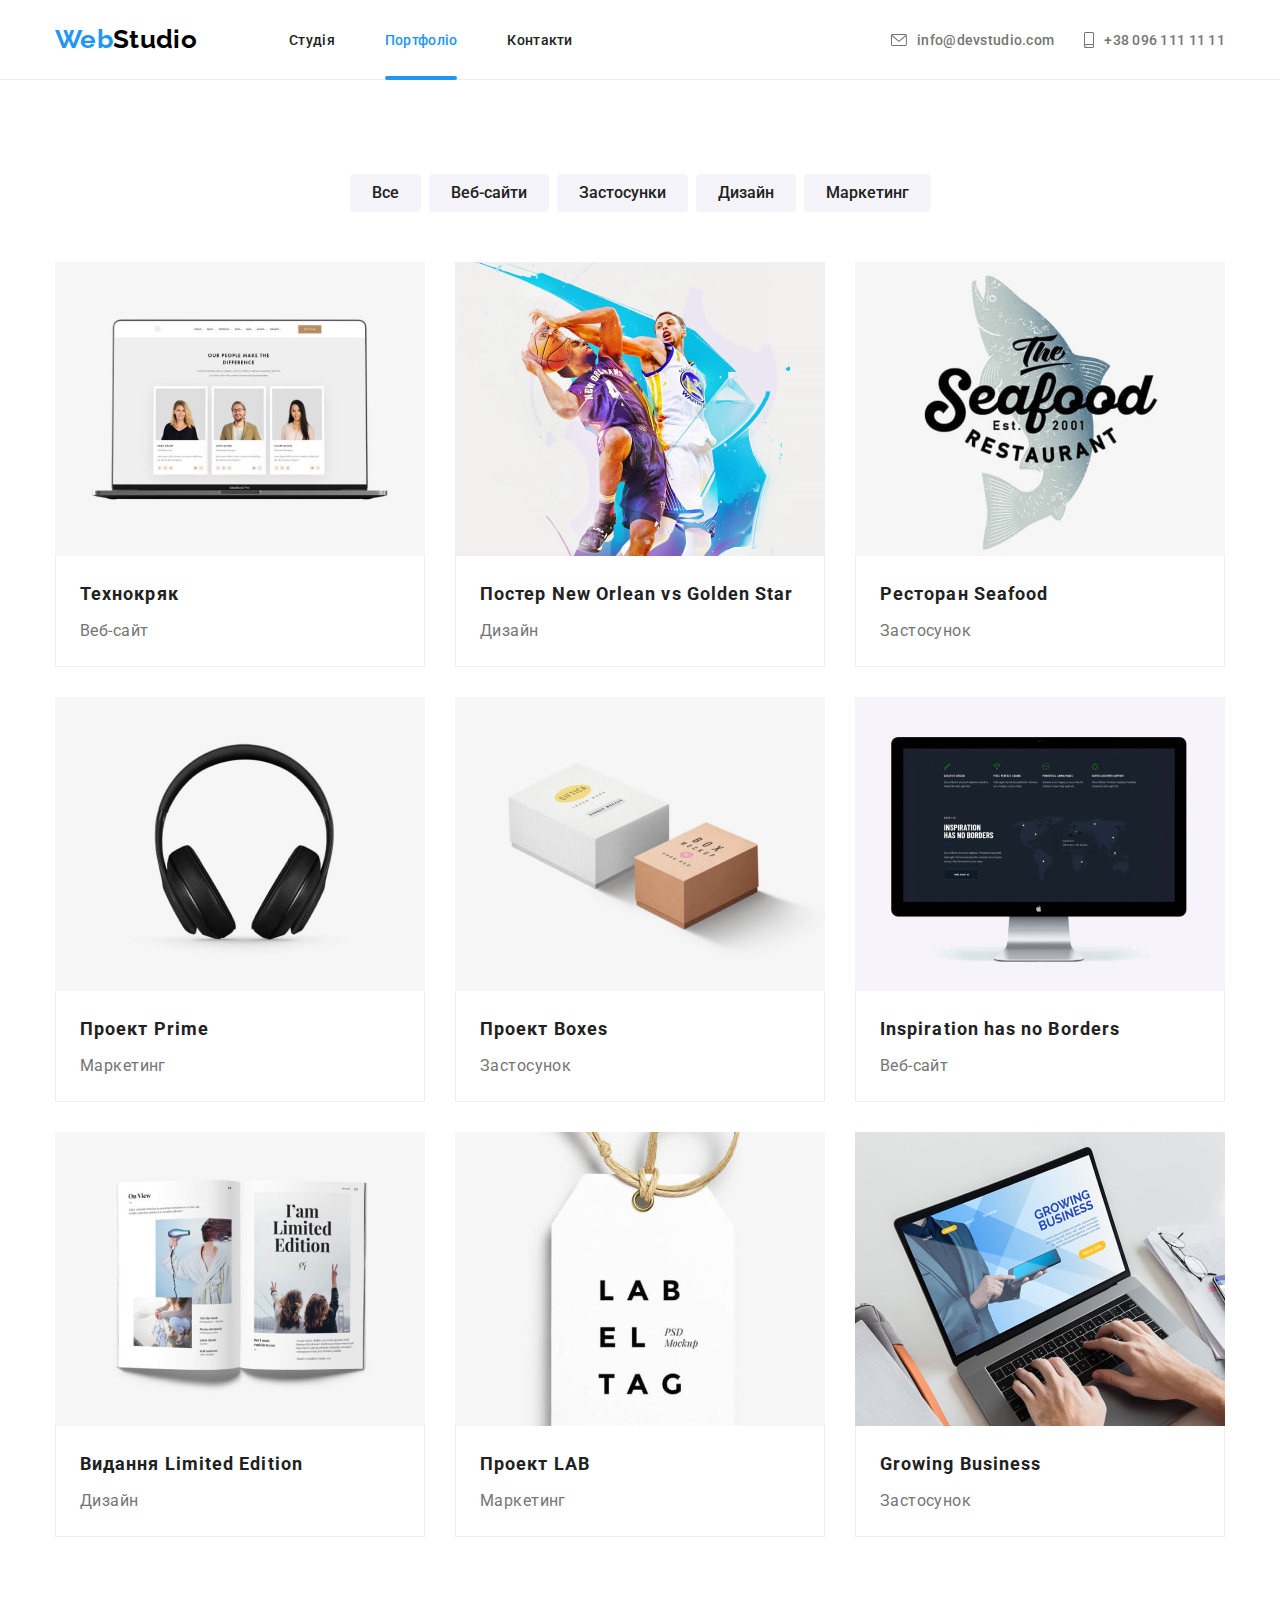
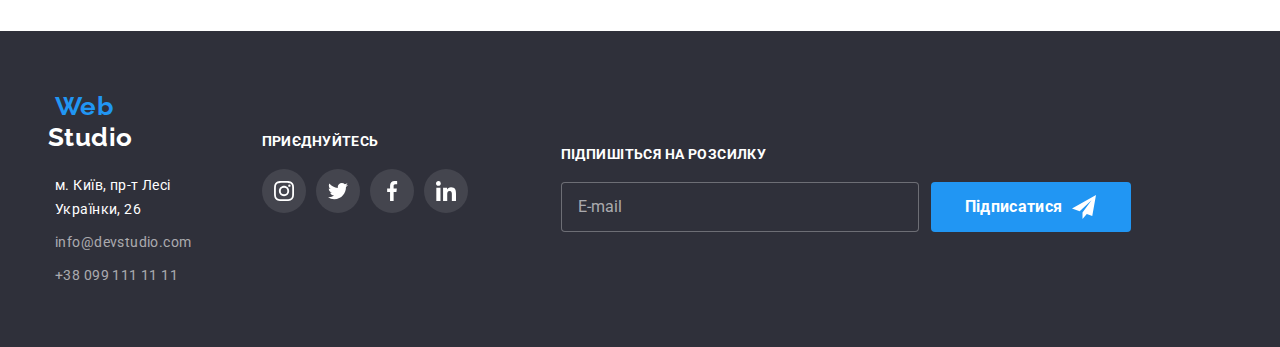
==== commit 535979ad: "before start working with images" ====
--- a/portfolio.html
+++ b/portfolio.html
@@ -38,10 +38,10 @@
 						</button>
 						<ul class="nav__list">
 							<li class="nav__item">
-								<a class="nav__link nav__link--current" href="./index.html">Студія</a>
+								<a class="nav__link" href="./index.html">Студія</a>
 							</li>
 							<li class="nav__item">
-								<a class="nav__link" href="./portfolio.html">Портфоліо</a>
+								<a class="nav__link nav__link--current" href="./portfolio.html">Портфоліо</a>
 							</li>
 							<li class="nav__item"><a class="nav__link" href="#contacts">Контакти</a></li>
 						</ul>
@@ -63,10 +63,10 @@
 				<nav class="nav">
 					<ul class="nav__list">
 						<li class="nav__item">
-							<a class="nav__link nav__link--current" href="./index.html">Студія</a>
+							<a class="nav__link" href="./index.html">Студія</a>
 						</li>
 						<li class="nav__item">
-							<a class="nav__link" href="./portfolio.html">Портфоліо</a>
+							<a class="nav__link nav__link--current" href="./portfolio.html">Портфоліо</a>
 						</li>
 						<li class="nav__item"><a class="nav__link" href="#contacts">Контакти</a></li>
 					</ul>
--- a/css/main.min.css
+++ b/css/main.min.css
@@ -1 +1 @@
-:root{--main-font: "Roboto", sans-serif;--secondary-font: "Raleway", sans-serif;--main-text-color: #757575;--nav-text-color: #000000;--main-header-color: #ffffff;--secondary-header-color: #212121;--footer-contacts-color: rgba(255, 255, 255, 0.6);--main-bcg-color: #ffffff;--secondary-bcg-color: #f5f4fa;--hero-bcg-color: #2f303a;--footer-bcg-color: #2f303a;--icons-main-color: #afb1b8;--border-color: #eeeeee;--border-line-color: #ececec;--accent-color: #2196f3;--btn-hover-color: #188ce8;--items: 4;--indent: 30px;--btn-close-radius: 0;--animation: 250ms cubic-bezier(0.4, 0, 0.2, 1)}.visually-hidden{position:absolute;white-space:nowrap;width:1px;height:1px;overflow:hidden;border:0;padding:0;clip:rect(0 0 0 0);-webkit-clip-path:inset(50%);clip-path:inset(50%);margin:-1px}.no-scroll{overflow:hidden}.form__btn,.subscribe__btn,.hero__btn{border-radius:4px;border:1px;color:var(--main-header-color);background-color:var(--accent-color);font-weight:700;font-size:16px;line-height:1.875;letter-spacing:.02em;-webkit-box-shadow:0px 4px 4px rgba(0,0,0,0);box-shadow:0px 4px 4px rgba(0,0,0,0);-webkit-transition:-webkit-box-shadow var(--animation);transition:-webkit-box-shadow var(--animation);transition:box-shadow var(--animation);transition:box-shadow var(--animation), -webkit-box-shadow var(--animation)}.form__btn:hover,.subscribe__btn:hover,.hero__btn:hover,.form__btn:focus,.subscribe__btn:focus,.hero__btn:focus{-webkit-box-shadow:0px 4px 4px rgba(0,0,0,.15);box-shadow:0px 4px 4px rgba(0,0,0,.15);cursor:pointer}.address__list,.clients__list,.team__list,.works__list,.features__list,.header-contacts__list,.nav__list,.filter,.mobile-socials__list,.socials__list,.project{padding:0;margin:0;list-style:none}.address__link,.clients__link,.header-contacts__link,.nav__link,.mobile-socials__link,.socials__link,.project__link,.logo{color:var(--main-text-color);text-decoration:none;display:inline-block}h1,h2,h3,p{margin:0}body{color:var(--main-text-color);background-color:var(--main-bcg-color);font-family:var(--main-font);font-size:14px;line-height:1.19;letter-spacing:.03em}.container{margin:0 auto;padding:0 15px}@media screen and (min-width: 480px){.container{width:480px}}@media screen and (min-width: 768px){.container{width:768px}}@media screen and (min-width: 1200px){.container{width:1200px}}.section-title{margin-bottom:30px;text-align:center;font-size:28px;line-height:1.1785714286;color:var(--secondary-header-color)}@media screen and (min-width: 1200px){.section-title{margin-bottom:50px;font-size:36px}}.logo{font-family:var(--secondary-font);font-weight:700;font-size:24px;line-height:1.1666666667}@media screen and (min-width: 1200px){.logo{font-family:var(--secondary-font);font-weight:700;font-size:26px;line-height:1.1923076923}}.logo__leftpart{color:var(--accent-color)}.logo__rightpart{margin-left:-7px;color:var(--nav-text-color)}.logo-rightpart--dark-theme{color:var(--main-header-color)}.hero__btn{padding:10px 24px;letter-spacing:.06em;-webkit-transition:background-color var(--animation);transition:background-color var(--animation)}.hero__btn:hover,.hero__btn:focus{background-color:var(--btn-hover-color)}@media screen and (min-width: 1200px){.hero__btn{padding:10px 32px}}.subscribe__btn{display:-webkit-inline-box;display:-ms-inline-flexbox;display:inline-flex;-webkit-box-pack:center;-ms-flex-pack:center;justify-content:center;-webkit-box-align:center;-ms-flex-align:center;align-items:center;gap:10px;width:200px;padding:10px 28px;background-color:var(--accent-color);-webkit-transition:background-color var(--animation);transition:background-color var(--animation)}.subscribe__btn:hover,.subscribe__btn:focus{background-color:var(--btn-hover-color)}.subscribe__icon{fill:var(--main-header-color)}.form__btn{display:block;width:200px;padding:10px 52px;-webkit-transition:background-color var(--animation);transition:background-color var(--animation)}.form__btn:hover,.form__btn:focus{background-color:var(--btn-hover-color)}.project{display:-webkit-box;display:-ms-flexbox;display:flex;-ms-flex-wrap:wrap;flex-wrap:wrap;gap:var(--indent);text-align:start}.project__item{--items: 1;width:450px;-ms-flex-preferred-size:calc((100% - var(--indent) * (var(--items) - 1)) / var(--items));flex-basis:calc((100% - var(--indent) * (var(--items) - 1)) / var(--items))}@media screen and (min-width: 768px){.project__item{--items: 2;width:354px;-ms-flex-preferred-size:calc((100% - var(--indent) * (var(--items) - 1)) / var(--items));flex-basis:calc((100% - var(--indent) * (var(--items) - 1)) / var(--items))}}@media screen and (min-width: 1200px){.project__item{--items: 3;width:370px;-ms-flex-preferred-size:calc((100% - var(--indent) * (var(--items) - 1)) / var(--items));flex-basis:calc((100% - var(--indent) * (var(--items) - 1)) / var(--items))}}.project__link{-webkit-box-shadow:0px 1px 1px rgba(0,0,0,0),0px 4px 4px rgba(0,0,0,0),1px 4px 6px rgba(0,0,0,0);box-shadow:0px 1px 1px rgba(0,0,0,0),0px 4px 4px rgba(0,0,0,0),1px 4px 6px rgba(0,0,0,0);-webkit-transition:-webkit-box-shadow var(--animation);transition:-webkit-box-shadow var(--animation);transition:box-shadow var(--animation);transition:box-shadow var(--animation), -webkit-box-shadow var(--animation)}.project__link:hover,.project__link:focus{-webkit-box-shadow:0px 1px 1px rgba(0,0,0,.12),0px 4px 4px rgba(0,0,0,.06),1px 4px 6px rgba(0,0,0,.16);box-shadow:0px 1px 1px rgba(0,0,0,.12),0px 4px 4px rgba(0,0,0,.06),1px 4px 6px rgba(0,0,0,.16)}.project__image{display:block}.project__content{padding:20px 24px;border:1px solid var(--border-color);border-top:none}.project__header{margin-bottom:4px;color:var(--secondary-header-color);font-weight:700;font-size:18px;line-height:2;letter-spacing:.06em}.project__desc{font-size:16px;line-height:1.875}.project__backdrop{position:relative;overflow:hidden}.project__backdrop::before{position:absolute;top:0;left:0;-webkit-transform:translateY(100%);transform:translateY(100%);opacity:0;width:100%;height:100%;display:inline-block;content:"";background-color:rgba(33,150,243,.8);-webkit-transition:opacity var(--animation),-webkit-transform var(--animation);transition:opacity var(--animation),-webkit-transform var(--animation);transition:transform var(--animation),opacity var(--animation);transition:transform var(--animation),opacity var(--animation),-webkit-transform var(--animation)}.project__link:hover .project__backdrop::before,.project__link:focus .project__backdrop::before{opacity:1;-webkit-transform:translateY(0);transform:translateY(0)}.project__backdrop-text{position:absolute;top:50%;left:50%;-webkit-transform:translate(-50%, 50%);transform:translate(-50%, 50%);opacity:0;width:100%;height:100%;padding:63px 24px;font-size:18px;line-height:1.5555555556;color:var(--main-bcg-color);-webkit-transition:opacity var(--animation),-webkit-transform var(--animation);transition:opacity var(--animation),-webkit-transform var(--animation);transition:transform var(--animation),opacity var(--animation);transition:transform var(--animation),opacity var(--animation),-webkit-transform var(--animation)}.project__link:hover .project__backdrop-text,.project__link:focus .project__backdrop-text{opacity:1;-webkit-transform:translate(-50%, -50%);transform:translate(-50%, -50%)}.socials__header{text-transform:uppercase;text-align:center;color:var(--main-header-color);font-weight:700;line-height:1.17;letter-spacing:.03em;margin-bottom:20px}@media screen and (min-width: 1200px){.socials__header{text-align:start}}.socials__list{display:-webkit-box;display:-ms-flexbox;display:flex;-webkit-box-align:center;-ms-flex-align:center;align-items:center;-webkit-box-pack:center;-ms-flex-pack:center;justify-content:center;gap:10px}.socials__link{display:-webkit-box;display:-ms-flexbox;display:flex;-webkit-box-align:center;-ms-flex-align:center;align-items:center;-webkit-box-pack:center;-ms-flex-pack:center;justify-content:center;width:44px;height:44px;border-radius:50%;-webkit-transition:background-color var(--animation);transition:background-color var(--animation)}.socials__link:hover,.socials__link:focus{background-color:var(--accent-color)}.socials__link--dark-theme{background-color:rgba(255,255,255,.1)}.socials__link:hover .socials__icon,.socials__link:focus .socials__icon{fill:#fff}.socials__icon--light-theme{fill:var(--icons-main-color);-webkit-transition:fill var(--animation);transition:fill var(--animation)}.socials__icon--dark-theme{fill:#fff;-webkit-transition:fill var(--animation);transition:fill var(--animation)}.mobile-socials__list{display:-webkit-box;display:-ms-flexbox;display:flex;margin-top:64px}.mobile-socials__item:not(:last-child){border-right:1px solid rgba(33,33,33,.2)}.mobile-socials__link{color:var(--accent-color);font-weight:500;font-size:18px;line-height:1.2222222222;letter-spacing:.02em;padding-right:10px;padding-left:10px}.filter{--indent: 15px 8px;display:-webkit-box;display:-ms-flexbox;display:flex;-ms-flex-wrap:wrap;flex-wrap:wrap;gap:var(--indent);-webkit-box-pack:start;-ms-flex-pack:start;justify-content:flex-start;margin-bottom:30px}@media screen and (min-width: 768px){.filter{-webkit-box-pack:center;-ms-flex-pack:center;justify-content:center}}@media screen and (min-width: 1200px){.filter{margin-bottom:50px}}.filter__btn{border-radius:4px;border:none;padding:6px 22px;color:var(--secondary-header-color);background-color:var(--secondary-bcg-color);-webkit-box-shadow:0px 3px 1px rgba(0,0,0,0),0px 1px 2px rgba(0,0,0,0),0px 2px 2px rgba(0,0,0,0);box-shadow:0px 3px 1px rgba(0,0,0,0),0px 1px 2px rgba(0,0,0,0),0px 2px 2px rgba(0,0,0,0);font-weight:500;font-size:16px;line-height:1.63;-webkit-transition:color var(--animation),background-color var(--animation),-webkit-box-shadow var(--animation);transition:color var(--animation),background-color var(--animation),-webkit-box-shadow var(--animation);transition:color var(--animation),background-color var(--animation),box-shadow var(--animation);transition:color var(--animation),background-color var(--animation),box-shadow var(--animation),-webkit-box-shadow var(--animation)}.filter__btn:hover,.filter__btn:focus,.filter__btn:active{cursor:pointer;color:var(--main-header-color);background-color:var(--accent-color);-webkit-box-shadow:0px 3px 1px rgba(0,0,0,.1),0px 1px 2px rgba(0,0,0,.08),0px 2px 2px rgba(0,0,0,.12);box-shadow:0px 3px 1px rgba(0,0,0,.1),0px 1px 2px rgba(0,0,0,.08),0px 2px 2px rgba(0,0,0,.12)}.backdrop{position:fixed;top:0;left:0;width:100%;height:100%;z-index:150;display:-webkit-box;display:-ms-flexbox;display:flex;-webkit-box-align:center;-ms-flex-align:center;align-items:center;-webkit-box-pack:center;-ms-flex-pack:center;justify-content:center;background-color:rgba(0,0,0,.2);opacity:1;visibility:visible;pointer-events:initial;-webkit-transition:opacity var(--animation),visibility var(--animation);transition:opacity var(--animation),visibility var(--animation)}.backdrop.is-hidden{opacity:0;visibility:hidden;pointer-events:none}.modal{position:relative;-webkit-transform:scale(1);transform:scale(1);z-index:200;width:450px;border-radius:4px;opacity:1;-webkit-transition:opacity var(--animation),-webkit-transform var(--animation);transition:opacity var(--animation),-webkit-transform var(--animation);transition:transform var(--animation),opacity var(--animation);transition:transform var(--animation),opacity var(--animation),-webkit-transform var(--animation);background-color:var(--main-bcg-color)}.backdrop.is-hidden .modal{opacity:0;-webkit-transform:scale(0.3);transform:scale(0.3)}@media screen and (min-width: 1200px){.modal{width:530px}}.modal__btn-close{width:30px;height:30px;padding:6px;border-radius:50%;position:absolute;top:0;left:100%;-webkit-transform:translate(-100%, 0%);transform:translate(-100%, 0%);cursor:pointer;display:-webkit-box;display:-ms-flexbox;display:flex;-webkit-box-align:center;-ms-flex-align:center;align-items:center;-webkit-box-pack:center;-ms-flex-pack:center;justify-content:center;margin-top:8px;margin-left:-8px;border:1px solid rgba(0,0,0,.1);background-color:rgba(0,0,0,0)}.modal__btn-icon{fill:#000;-webkit-transition:fill var(--animation);transition:fill var(--animation)}.modal__btn-close:hover .modal__btn-icon,.modal__btn-close:focus .modal__btn-icon{fill:var(--accent-color)}.form{display:-webkit-box;display:-ms-flexbox;display:flex;-webkit-box-orient:vertical;-webkit-box-direction:normal;-ms-flex-direction:column;flex-direction:column;-webkit-box-align:center;-ms-flex-align:center;align-items:center;padding:40px}.form__title{display:block;text-align:center;margin-bottom:12px;font-weight:700;font-size:20px;line-height:1.5;color:var(--secondary-header-color)}@media screen and (min-width: 1200px){.form-title{line-height:1.172}}.form__group{display:-webkit-box;display:-ms-flexbox;display:flex;-webkit-box-orient:vertical;-webkit-box-direction:normal;-ms-flex-direction:column;flex-direction:column;gap:10px;width:100%;margin-bottom:20px}.form__wrap{display:-webkit-box;display:-ms-flexbox;display:flex;-webkit-box-orient:vertical;-webkit-box-direction:normal;-ms-flex-direction:column;flex-direction:column;gap:4px;width:100%;position:relative;top:0;left:0;font-size:12px;line-height:1.1666666667;letter-spacing:.01em}.form__input{height:40px;border:1px solid rgba(33,33,33,.2);border-radius:4px;padding:12px 15px;padding-left:40px;-webkit-transition:border-color var(--animation);transition:border-color var(--animation)}.form__input:hover,.form__input:focus{cursor:pointer}.form__input:hover,.form__label:focus-within .form__input{border-color:var(--accent-color)}.form__input:focus-visible{outline:rgba(0,0,0,0);border:1px solid var(--accent-color)}.form__icon{position:absolute;top:0;left:0;margin-left:12px;margin-top:28px;pointer-events:none;fill:var(--secondary-header-color);-webkit-transition:fill var(--animation);transition:fill var(--animation)}.form__wrap:focus-within .form__icon,.form__wrap:hover .form__icon{fill:var(--accent-color)}.form__textarea{height:120px;resize:none;border:1px solid rgba(33,33,33,.2);border-radius:4px;padding:12px 15px;font-size:12px;line-height:1.17;letter-spacing:.01em;-webkit-transition:border-color var(--animation);transition:border-color var(--animation)}.form__textarea:hover{border-color:var(--accent-color);cursor:pointer}.form__textarea:focus{cursor:pointer}.form__textarea::-webkit-input-placeholder{font-size:12px;line-height:1.17;letter-spacing:.01em;color:rgba(117,117,117,.5)}.form__textarea::-moz-placeholder{font-size:12px;line-height:1.17;letter-spacing:.01em;color:rgba(117,117,117,.5)}.form__textarea:-ms-input-placeholder{font-size:12px;line-height:1.17;letter-spacing:.01em;color:rgba(117,117,117,.5)}.form__textarea::-ms-input-placeholder{font-size:12px;line-height:1.17;letter-spacing:.01em;color:rgba(117,117,117,.5)}.form__textarea::placeholder{font-size:12px;line-height:1.17;letter-spacing:.01em;color:rgba(117,117,117,.5)}.form__textarea:focus-visible{outline:rgba(0,0,0,0);border:1px solid var(--accent-color)}.form-agreement{display:-webkit-box;display:-ms-flexbox;display:flex;-webkit-box-align:center;-ms-flex-align:center;align-items:center;height:15px;font-size:12px;line-height:1.1666666667;margin-bottom:30px}@media screen and (min-width: 1200px){.form-agreement{height:24px;line-height:1.7142857143}}.form-agreement__link{-webkit-user-select:none;-moz-user-select:none;-ms-user-select:none;user-select:none;color:var(--accent-color);text-underline-position:under}.form-agreement__link:hover,.form-agreement__link:focus{cursor:pointer}.form-agreement__text{margin-left:8px;-webkit-user-select:none;-moz-user-select:none;-ms-user-select:none;user-select:none}.form-agreement__unchecked{pointer-events:none;fill:#212121;opacity:1;-webkit-transition:fill var(--animation),opacity var(--animation);transition:fill var(--animation),opacity var(--animation)}.form-agreement:hover .form-agreement__unchecked,.form-agreement__checkbox:focus+.form-agreement__icon .form-agreement__unchecked{fill:var(--accent-color)}.form-agreement__checkbox:checked+.form-agreement__icon .form-agreement__unchecked{opacity:0}.form-agreement__checked{pointer-events:none;opacity:0;-webkit-transition:opacity var(--animation);transition:opacity var(--animation)}.form-agreement__checkbox:checked+.form-agreement__icon .form-agreement__checked{opacity:1}.subscribe{display:-webkit-box;display:-ms-flexbox;display:flex;-webkit-box-orient:vertical;-webkit-box-direction:normal;-ms-flex-direction:column;flex-direction:column;-webkit-box-pack:center;-ms-flex-pack:center;justify-content:center;-webkit-box-align:center;-ms-flex-align:center;align-items:center;width:100%}@media screen and (min-width: 1200px){.subscribe{-webkit-box-align:start;-ms-flex-align:start;align-items:flex-start}}.subscribe__header{margin-bottom:20px;text-transform:uppercase;font-weight:700;font-size:14px;line-height:1.1428571429;letter-spacing:.03em;color:var(--main-header-color)}.subscribe__wrap{display:-webkit-box;display:-ms-flexbox;display:flex;-webkit-box-orient:vertical;-webkit-box-direction:normal;-ms-flex-direction:column;flex-direction:column;-webkit-box-align:center;-ms-flex-align:center;align-items:center;gap:20px;width:100%}@media screen and (min-width: 1200px){.subscribe__wrap{-webkit-box-orient:horizontal;-webkit-box-direction:normal;-ms-flex-direction:row;flex-direction:row;gap:12px}}.subscribe__input{width:100%;min-height:50px;color:rgba(255,255,255,.6);background-color:var(--hero-bcg-color);border:1px solid rgba(255,255,255,.3);border-radius:4px;padding-left:16px;padding-right:16px;-webkit-box-shadow:0px 4px 4px rgba(0,0,0,0);box-shadow:0px 4px 4px rgba(0,0,0,0);-webkit-transition:-webkit-box-shadow var(--animation);transition:-webkit-box-shadow var(--animation);transition:box-shadow var(--animation);transition:box-shadow var(--animation), -webkit-box-shadow var(--animation)}.subscribe__input::-webkit-input-placeholder{font-size:16px;line-height:1.25;color:rgba(255,255,255,.6)}.subscribe__input::-moz-placeholder{font-size:16px;line-height:1.25;color:rgba(255,255,255,.6)}.subscribe__input:-ms-input-placeholder{font-size:16px;line-height:1.25;color:rgba(255,255,255,.6)}.subscribe__input::-ms-input-placeholder{font-size:16px;line-height:1.25;color:rgba(255,255,255,.6)}.subscribe__input::placeholder{font-size:16px;line-height:1.25;color:rgba(255,255,255,.6)}.subscribe__input:focus-visible{-webkit-box-shadow:0px 4px 4px rgba(0,0,0,.15);box-shadow:0px 4px 4px rgba(0,0,0,.15);outline:none}@media screen and (min-width: 480px){.subscribe__input{width:450px}}@media screen and (min-width: 1200px){.subscribe__input{width:358px}}.burger-menu,.menu-close{display:-webkit-box;display:-ms-flexbox;display:flex;-webkit-box-align:center;-ms-flex-align:center;align-items:center;-webkit-box-pack:center;-ms-flex-pack:center;justify-content:center;width:40px;height:40px;background-color:rgba(0,0,0,0);border:none;margin-left:auto;cursor:pointer}@media screen and (min-width: 768px){.burger-menu,.menu-close{display:none}}.burger-menu:hover .burger-menu__icon,.burger-menu:foocus .burger-menu__icon{fill:var(--accent-color)}.menu-close{position:absolute;top:0;right:0;-webkit-transform:translate(-50% -50%);transform:translate(-50% -50%);margin-top:10px;margin-right:15px;fill:var(--accent-color)}.menu-close:hover .menu-close__icon,.menu-close:foocus menu-close__icon{fill:var(--accent-color)}.burger-menu__icon,.menu-close__icon{fill:var(--secondary-header-color)}.menu-backdrop{position:fixed;top:0;left:0;z-index:100;width:100%;height:100%;opacity:0;pointer-events:none;visibility:hidden;-webkit-transition:opacity var(--animation),visibility var(--animation);transition:opacity var(--animation),visibility var(--animation);background-color:0px 4px 8px rgba(0,0,0,.04),0px 2px 4px rgba(0,0,0,.08),0px 1px 3px rgba(0,0,0,.16)}.menu-backdrop.is-open{opacity:1;pointer-events:initial;visibility:visible}.menu-container{margin-left:auto;max-width:100%;height:100%;background-color:#fff;padding-top:48px;padding-left:40px;padding-bottom:48px}@media screen and (max-width: 767px){.menu-container{display:-webkit-box;display:-ms-flexbox;display:flex;-webkit-box-orient:vertical;-webkit-box-direction:normal;-ms-flex-direction:column;flex-direction:column}.nav__list{margin-bottom:auto}}.header{width:100%;height:60px;border-bottom:1px solid var(--border-line-color);background-color:#fff}.header.transparency{background-color:rgba(255,255,255,.9);-webkit-backdrop-filter:blur();backdrop-filter:blur()}@media screen and (min-width: 768px){.header{height:80px}}.header-container{display:-webkit-box;display:-ms-flexbox;display:flex;-webkit-box-align:center;-ms-flex-align:center;align-items:center;height:100%}@media screen and (max-width: 767px){.nav{display:none}}@media screen and (min-width: 768px){.nav{margin-left:88px}}@media screen and (min-width: 1200px){.nav{margin-left:92px}}.nav__list{display:-webkit-box;display:-ms-flexbox;display:flex;-webkit-box-orient:vertical;-webkit-box-direction:normal;-ms-flex-direction:column;flex-direction:column;gap:32px}@media screen and (min-width: 768px){.nav__list{display:-webkit-box;display:-ms-flexbox;display:flex;-webkit-box-orient:horizontal;-webkit-box-direction:normal;-ms-flex-direction:row;flex-direction:row;gap:54px}}@media screen and (min-width: 1200px){.nav__list{gap:50px}}.nav__link{font-weight:500;font-size:40px;line-height:1.175;letter-spacing:.02em;color:var(--secondary-header-color);display:block;-webkit-transition:color var(--animation);transition:color var(--animation)}@media screen and (min-width: 768px){.nav__link{padding-top:32px;padding-bottom:32px;font-size:14px;line-height:1.1428571429}}.nav__link:hover,.nav__link:focus{color:var(--accent-color)}.nav__link--current{color:var(--accent-color)}@media screen and (min-width: 768px){.nav__link--current{position:relative}.nav__link--current::after{position:absolute;bottom:0;left:0;content:"";width:100%;height:4px;border-radius:2px;background-color:var(--accent-color);display:block}}@media screen and (max-width: 767px){.header-contacts{display:none}}@media screen and (min-width: 768px){.header-contacts{margin-left:auto;display:-webkit-box;display:-ms-flexbox;display:flex}}.header-contacts__list{display:-webkit-box;display:-ms-flexbox;display:flex;-webkit-box-orient:vertical;-webkit-box-direction:normal;-ms-flex-direction:column;flex-direction:column;-webkit-box-align:start;-ms-flex-align:start;align-items:flex-start;gap:32px}@media screen and (min-width: 768px){.header-contacts__list{-webkit-box-orient:vertical;-webkit-box-direction:normal;-ms-flex-direction:column;flex-direction:column;gap:10px}}@media screen and (min-width: 1200px){.header-contacts__list{-webkit-box-orient:horizontal;-webkit-box-direction:normal;-ms-flex-direction:row;flex-direction:row;gap:30px}}.header-contacts__link{display:-webkit-box;display:-ms-flexbox;display:flex;color:var(--main-text-color);font-weight:500;font-size:12px;line-height:1.1666666667;letter-spacing:.02em;-webkit-transition:color var(--animation);transition:color var(--animation)}@media screen and (max-width: 767px){.header-contacts__item:first-child .header-contacts__link{font-size:34px;line-height:1.1470588235;color:var(--accent-color)}}@media screen and (max-width: 767px){.header-contacts__item:last-child .header-contacts__link{font-size:24px;line-height:1.1666666667}}.header-contacts__link:hover,.header-contacts__link:focus{color:var(--accent-color);cursor:pointer}@media screen and (min-width: 768px){.header-contacts__link{display:-webkit-box;display:-ms-flexbox;display:flex;-webkit-box-align:center;-ms-flex-align:center;align-items:center;-webkit-box-pack:center;-ms-flex-pack:center;justify-content:center;gap:8px;font-weight:500;font-size:12px;line-height:1.1666666667;letter-spacing:.02em;color:var(--main-text-color)}}@media screen and (min-width: 1200px){.header-contacts__link{gap:10px;padding-top:32px;padding-bottom:32px;font-size:14px;line-height:1.1428571429}}.header-contacts__icon{fill:var(--main-text-color);-webkit-transition:fill var(--animation);transition:fill var(--animation)}.header-contacts__link:hover .header-contacts__icon,.header-contacts__link:focus .header-contacts__icon{fill:var(--accent-color)}.hero{text-align:center;max-width:1600px;padding-top:200px;padding-bottom:200px;margin-left:auto;margin-right:auto;background-position:center;background-size:cover;background-color:#c4c4c4;background-image:-webkit-gradient(linear, left top, right top, from(rgba(47, 48, 58, 0.4)), to(rgba(47, 48, 58, 0.4))),url(../images/hero/hero-bg.jpg);background-image:linear-gradient(to right, rgba(47, 48, 58, 0.4), rgba(47, 48, 58, 0.4)),url(../images/hero/hero-bg.jpg);background-repeat:no-repeat;background-position:center}.hero__title{max-width:695px;margin-left:auto;margin-right:auto;margin-bottom:30px;color:var(--main-header-color);text-transform:uppercase;font-weight:900;font-size:44px;line-height:1.6153846154;letter-spacing:.06em}@media screen and (min-width: 1200px){.hero__title{font-size:44px;line-height:1.3636363636}}.features{margin:0 auto;padding:60px 0 60px;background-color:var(--main-bcg-color);text-align:center}@media screen and (min-width: 1200px){.features{margin:0 auto;padding:94px 0 94px;background-color:var(--main-bcg-color);text-align:center}}.features__list{--items: 1;display:-webkit-box;display:-ms-flexbox;display:flex;-ms-flex-wrap:wrap;flex-wrap:wrap;gap:var(--indent)}.features__item{max-width:450px;-ms-flex-preferred-size:calc((100% - var(--indent) * (var(--items) - 1)) / var(--items));flex-basis:calc((100% - var(--indent) * (var(--items) - 1)) / var(--items));display:-webkit-box;display:-ms-flexbox;display:flex;-webkit-box-orient:vertical;-webkit-box-direction:normal;-ms-flex-direction:column;flex-direction:column}.features__icon-wrap{display:-webkit-box;display:-ms-flexbox;display:flex;-webkit-box-pack:center;-ms-flex-pack:center;justify-content:center;-webkit-box-align:center;-ms-flex-align:center;align-items:center;max-width:450px;height:120px;border-radius:4px;margin-bottom:30px;background-color:var(--secondary-bcg-color)}.features__header{text-transform:uppercase;text-align:center;margin-bottom:10px;color:var(--secondary-header-color);text-align:center}.features__text{text-align:left;line-height:1.7142857143}@media screen and (min-width: 768px){.features__list{--items: 2}.features__item{max-width:354px;-ms-flex-preferred-size:calc((100% - var(--indent) * (var(--items) - 1)) / var(--items));flex-basis:calc((100% - var(--indent) * (var(--items) - 1)) / var(--items))}.features__item:nth-child(2n){margin-bottom:27px}.features__item:last-child{margin-bottom:0}.features__icon-wrap{max-width:354px}.features__header{text-align:left}}@media screen and (min-width: 1200px){.features__list{--items: 4}.features__item{max-width:270px}.features__icon-wrap{max-width:270px}}@media screen and (max-width: 1199px){.works{display:none}}@media screen and (min-width: 1200px){.works{margin:0 auto;padding:0 0 94px;background-color:var(--main-bcg-color);text-align:center}.works__list{display:-webkit-box;display:-ms-flexbox;display:flex;-ms-flex-wrap:wrap;flex-wrap:wrap;gap:var(--indent);text-align:center}.works__item{--items: 3;min-width:370px;-ms-flex-preferred-size:calc((100% - var(--indent) * (var(--items) - 1)) / var(--items));flex-basis:calc((100% - var(--indent) * (var(--items) - 1)) / var(--items));position:relative}.works__image{display:block}.works__description{position:absolute;left:0;bottom:0;width:100%;font-weight:700;line-height:1.1428571429;text-transform:uppercase;color:#fff;padding:27px 0;background-color:rgba(47,48,58,.8);display:block}}.team{margin:0 auto;padding:60px 0 60px;background-color:var(--secondary-bcg-color);text-align:center}@media screen and (min-width: 1200px){.team{margin:0 auto;padding:94px 0 94px;background-color:var(--secondary-bcg-color);text-align:center}}.team__list{display:-webkit-box;display:-ms-flexbox;display:flex;-ms-flex-wrap:wrap;flex-wrap:wrap;gap:var(--indent)}.team__item{--items: 1;max-width:450px;-ms-flex-preferred-size:calc((100% - var(--indent) * (var(--items) - 1)) / var(--items));flex-basis:calc((100% - var(--indent) * (var(--items) - 1)) / var(--items));border-radius:0px 0px 4px 4px;background-color:var(--main-bcg-color);-webkit-box-shadow:0px 1px 3px rgba(0,0,0,.12),0px 1px 1px rgba(0,0,0,.14),0px 2px 1px rgba(0,0,0,.2);box-shadow:0px 1px 3px rgba(0,0,0,.12),0px 1px 1px rgba(0,0,0,.14),0px 2px 1px rgba(0,0,0,.2)}@media screen and (min-width: 768px){.team__item{--items: 2;width:354px}}@media screen and (min-width: 1200px){.team__item{--items: 4;max-width:270px}}.team__image{display:block}.team__textpart{padding:30px 10px}.team__header{margin-bottom:10px;color:var(--secondary-header-color);font-weight:500;font-size:16px}.team__text{margin-bottom:16px;font-size:16px}.clients{margin:0 auto;padding:60px 0 60px;background-color:var(--secondary-bcg-color);text-align:center}@media screen and (min-width: 1200px){.clients{margin:0 auto;padding:94px 0 94px;background-color:var(--secondary-bcg-color);text-align:center}}.clients__list{display:-webkit-box;display:-ms-flexbox;display:flex;-ms-flex-wrap:wrap;flex-wrap:wrap;gap:var(--indent);-webkit-box-align:center;-ms-flex-align:center;align-items:center;-webkit-box-pack:center;-ms-flex-pack:center;justify-content:center}.clients-item{--items: 2;-ms-flex-preferred-size:calc((100% - var(--indent) * (var(--items) - 1)) / var(--items));flex-basis:calc((100% - var(--indent) * (var(--items) - 1)) / var(--items))}.clients__link{display:-webkit-box;display:-ms-flexbox;display:flex;-webkit-box-align:center;-ms-flex-align:center;align-items:center;-webkit-box-pack:center;-ms-flex-pack:center;justify-content:center;width:210px;height:92px;border:1px solid var(--icons-main-color);border-radius:4px;-webkit-transition:border-color var(--animation);transition:border-color var(--animation)}.clients__link:hover,.clients__link:focus{border-color:var(--accent-color)}.clients__icon{fill:var(--icons-main-color);-webkit-transition:fill var(--animation);transition:fill var(--animation)}.clients__link:hover .clients__icon,.clients__link:focus .clients__icon{fill:var(--accent-color)}@media screen and (min-width: 768px){.clients-item{--items: 3;-ms-flex-preferred-size:calc((100% - var(--indent) * (var(--items) - 1)) / var(--items));flex-basis:calc((100% - var(--indent) * (var(--items) - 1)) / var(--items))}.clients__link{width:226px}}@media screen and (min-width: 1200px){.clients-item{--items: 6;-ms-flex-preferred-size:calc((100% - var(--indent) * (var(--items) - 1)) / var(--items));flex-basis:calc((100% - var(--indent) * (var(--items) - 1)) / var(--items))}.clients__link{width:170px}}.projects{margin:0 auto;padding:60px 0 60px;background-color:var(--main-bcg-color);text-align:center}@media screen and (min-width: 1200px){.projects{margin:0 auto;padding:94px 0 94px;background-color:var(--main-bcg-color);text-align:center}}.address__list{text-align:center}@media screen and (min-width: 1200px){.address__list{text-align:start}}.address__item:not(:last-child){margin-bottom:8px}@media screen and (min-width: 1200px){.address__item:not(:last-child){margin-bottom:9px}}.address__link{color:var(--footer-contacts-color);font-style:normal;line-height:1.7142857143;display:inline-block;-webkit-transition:color var(--animation);transition:color var(--animation)}.address__link:hover,.address__link:focus{color:var(--main-header-color)}.address__item:first-child .address__link{color:var(--main-header-color)}.footer{background-color:var(--footer-bcg-color)}.footer__container{display:-webkit-box;display:-ms-flexbox;display:flex;-webkit-box-orient:vertical;-webkit-box-direction:normal;-ms-flex-direction:column;flex-direction:column;-webkit-box-align:center;-ms-flex-align:center;align-items:center;gap:60px;text-align:center}.footer__logo{margin-bottom:20px}.footer__address-socials{display:-webkit-box;display:-ms-flexbox;display:flex;-webkit-box-orient:vertical;-webkit-box-direction:normal;-ms-flex-direction:column;flex-direction:column;gap:60px}@media screen and (min-width: 768px){.footer__address-socials{-webkit-box-orient:horizontal;-webkit-box-direction:normal;-ms-flex-direction:row;flex-direction:row;-webkit-box-align:baseline;-ms-flex-align:baseline;align-items:baseline;gap:165px}}.footer__wrap{padding-top:60px;padding-bottom:60px}@media screen and (min-width: 1200px){.footer__container{-webkit-box-orient:horizontal;-webkit-box-direction:normal;-ms-flex-direction:row;flex-direction:row;text-align:start;gap:93px}.footer__address-wrap{text-align:start;margin-right:0}.footer__address-socials{-webkit-box-orient:horizontal;-webkit-box-direction:normal;-ms-flex-direction:row;flex-direction:row;-webkit-box-align:baseline;-ms-flex-align:baseline;align-items:baseline;gap:70px}}.footer__logo{margin-bottom:20px}/*# sourceMappingURL=main.min.css.map */+:root{--main-font: "Roboto", sans-serif;--secondary-font: "Raleway", sans-serif;--main-text-color: #757575;--nav-text-color: #000000;--main-header-color: #ffffff;--secondary-header-color: #212121;--footer-contacts-color: rgba(255, 255, 255, 0.6);--main-bcg-color: #ffffff;--secondary-bcg-color: #f5f4fa;--hero-bcg-color: #2f303a;--footer-bcg-color: #2f303a;--icons-main-color: #afb1b8;--border-color: #eeeeee;--border-line-color: #ececec;--accent-color: #2196f3;--btn-hover-color: #188ce8;--items: 4;--indent: 30px;--btn-close-radius: 0;--animation: 250ms cubic-bezier(0.4, 0, 0.2, 1)}.visually-hidden{position:absolute;white-space:nowrap;width:1px;height:1px;overflow:hidden;border:0;padding:0;clip:rect(0 0 0 0);-webkit-clip-path:inset(50%);clip-path:inset(50%);margin:-1px}.no-scroll{overflow:hidden}.form__btn,.subscribe__btn,.hero__btn{border-radius:4px;border:1px;color:var(--main-header-color);background-color:var(--accent-color);font-weight:700;font-size:16px;line-height:1.875;letter-spacing:.02em;-webkit-box-shadow:0px 4px 4px rgba(0,0,0,0);box-shadow:0px 4px 4px rgba(0,0,0,0);-webkit-transition:-webkit-box-shadow var(--animation);transition:-webkit-box-shadow var(--animation);transition:box-shadow var(--animation);transition:box-shadow var(--animation), -webkit-box-shadow var(--animation)}.form__btn:hover,.subscribe__btn:hover,.hero__btn:hover,.form__btn:focus,.subscribe__btn:focus,.hero__btn:focus{-webkit-box-shadow:0px 4px 4px rgba(0,0,0,.15);box-shadow:0px 4px 4px rgba(0,0,0,.15);cursor:pointer}.address__list,.clients__list,.team__list,.works__list,.features__list,.header-contacts__list,.nav__list,.filter,.mobile-socials__list,.socials__list,.project{padding:0;margin:0;list-style:none}.address__link,.clients__link,.header-contacts__link,.nav__link,.mobile-socials__link,.socials__link,.project__link,.logo{color:var(--main-text-color);text-decoration:none;display:inline-block}h1,h2,h3,p{margin:0}img{display:block;max-width:100%;height:auto;-o-object-fit:cover;object-fit:cover;-o-object-position:center;object-position:center}body{color:var(--main-text-color);background-color:var(--main-bcg-color);font-family:var(--main-font);font-size:14px;line-height:1.19;letter-spacing:.03em}.container{margin:0 auto;padding:0 15px}@media screen and (min-width: 480px){.container{width:480px}}@media screen and (min-width: 768px){.container{width:768px}}@media screen and (min-width: 1200px){.container{width:1200px}}.section-title{margin-bottom:30px;text-align:center;font-size:28px;line-height:1.1785714286;color:var(--secondary-header-color)}@media screen and (min-width: 1200px){.section-title{margin-bottom:50px;font-size:36px}}.logo{font-family:var(--secondary-font);font-weight:700;font-size:24px;line-height:1.1666666667}@media screen and (min-width: 1200px){.logo{font-family:var(--secondary-font);font-weight:700;font-size:26px;line-height:1.1923076923}}.logo__leftpart{color:var(--accent-color)}.logo__rightpart{margin-left:-7px;color:var(--nav-text-color)}.logo-rightpart--dark-theme{color:var(--main-header-color)}.hero__btn{padding:10px 24px;letter-spacing:.06em;-webkit-transition:background-color var(--animation);transition:background-color var(--animation)}.hero__btn:hover,.hero__btn:focus{background-color:var(--btn-hover-color)}@media screen and (min-width: 1200px){.hero__btn{padding:10px 32px}}.subscribe__btn{display:-webkit-inline-box;display:-ms-inline-flexbox;display:inline-flex;-webkit-box-pack:center;-ms-flex-pack:center;justify-content:center;-webkit-box-align:center;-ms-flex-align:center;align-items:center;gap:10px;width:200px;padding:10px 28px;background-color:var(--accent-color);-webkit-transition:background-color var(--animation);transition:background-color var(--animation)}.subscribe__btn:hover,.subscribe__btn:focus{background-color:var(--btn-hover-color)}.subscribe__icon{fill:var(--main-header-color)}.form__btn{display:block;width:200px;padding:10px 52px;-webkit-transition:background-color var(--animation);transition:background-color var(--animation)}.form__btn:hover,.form__btn:focus{background-color:var(--btn-hover-color)}.project{display:-webkit-box;display:-ms-flexbox;display:flex;-ms-flex-wrap:wrap;flex-wrap:wrap;gap:var(--indent);text-align:start}.project__item{--items: 1;width:450px;-ms-flex-preferred-size:calc((100% - var(--indent) * (var(--items) - 1)) / var(--items));flex-basis:calc((100% - var(--indent) * (var(--items) - 1)) / var(--items))}@media screen and (min-width: 768px){.project__item{--items: 2;width:354px;-ms-flex-preferred-size:calc((100% - var(--indent) * (var(--items) - 1)) / var(--items));flex-basis:calc((100% - var(--indent) * (var(--items) - 1)) / var(--items))}}@media screen and (min-width: 1200px){.project__item{--items: 3;width:370px;-ms-flex-preferred-size:calc((100% - var(--indent) * (var(--items) - 1)) / var(--items));flex-basis:calc((100% - var(--indent) * (var(--items) - 1)) / var(--items))}}.project__link{-webkit-box-shadow:0px 1px 1px rgba(0,0,0,0),0px 4px 4px rgba(0,0,0,0),1px 4px 6px rgba(0,0,0,0);box-shadow:0px 1px 1px rgba(0,0,0,0),0px 4px 4px rgba(0,0,0,0),1px 4px 6px rgba(0,0,0,0);-webkit-transition:-webkit-box-shadow var(--animation);transition:-webkit-box-shadow var(--animation);transition:box-shadow var(--animation);transition:box-shadow var(--animation), -webkit-box-shadow var(--animation)}.project__link:hover,.project__link:focus{-webkit-box-shadow:0px 1px 1px rgba(0,0,0,.12),0px 4px 4px rgba(0,0,0,.06),1px 4px 6px rgba(0,0,0,.16);box-shadow:0px 1px 1px rgba(0,0,0,.12),0px 4px 4px rgba(0,0,0,.06),1px 4px 6px rgba(0,0,0,.16)}.project__content{padding:20px 24px;border:1px solid var(--border-color);border-top:none}.project__header{margin-bottom:4px;color:var(--secondary-header-color);font-weight:700;font-size:18px;line-height:2;letter-spacing:.06em}.project__desc{font-size:16px;line-height:1.875}.project__backdrop{position:relative;overflow:hidden}.project__backdrop::before{position:absolute;top:0;left:0;-webkit-transform:translateY(100%);transform:translateY(100%);opacity:0;width:100%;height:100%;display:inline-block;content:"";background-color:rgba(33,150,243,.8);-webkit-transition:opacity var(--animation),-webkit-transform var(--animation);transition:opacity var(--animation),-webkit-transform var(--animation);transition:transform var(--animation),opacity var(--animation);transition:transform var(--animation),opacity var(--animation),-webkit-transform var(--animation)}.project__link:hover .project__backdrop::before,.project__link:focus .project__backdrop::before{opacity:1;-webkit-transform:translateY(0);transform:translateY(0)}.project__backdrop-text{position:absolute;top:50%;left:50%;-webkit-transform:translate(-50%, 50%);transform:translate(-50%, 50%);opacity:0;width:100%;height:100%;padding:63px 24px;font-size:18px;line-height:1.5555555556;color:var(--main-bcg-color);-webkit-transition:opacity var(--animation),-webkit-transform var(--animation);transition:opacity var(--animation),-webkit-transform var(--animation);transition:transform var(--animation),opacity var(--animation);transition:transform var(--animation),opacity var(--animation),-webkit-transform var(--animation)}.project__link:hover .project__backdrop-text,.project__link:focus .project__backdrop-text{opacity:1;-webkit-transform:translate(-50%, -50%);transform:translate(-50%, -50%)}.socials__header{text-transform:uppercase;text-align:center;color:var(--main-header-color);font-weight:700;line-height:1.17;letter-spacing:.03em;margin-bottom:20px}@media screen and (min-width: 1200px){.socials__header{text-align:start}}.socials__list{display:-webkit-box;display:-ms-flexbox;display:flex;-webkit-box-align:center;-ms-flex-align:center;align-items:center;-webkit-box-pack:center;-ms-flex-pack:center;justify-content:center;gap:10px}.socials__link{display:-webkit-box;display:-ms-flexbox;display:flex;-webkit-box-align:center;-ms-flex-align:center;align-items:center;-webkit-box-pack:center;-ms-flex-pack:center;justify-content:center;width:44px;height:44px;border-radius:50%;-webkit-transition:background-color var(--animation);transition:background-color var(--animation)}.socials__link:hover,.socials__link:focus{background-color:var(--accent-color)}.socials__link--dark-theme{background-color:rgba(255,255,255,.1)}.socials__link:hover .socials__icon,.socials__link:focus .socials__icon{fill:#fff}.socials__icon--light-theme{fill:var(--icons-main-color);-webkit-transition:fill var(--animation);transition:fill var(--animation)}.socials__icon--dark-theme{fill:#fff;-webkit-transition:fill var(--animation);transition:fill var(--animation)}.mobile-socials__list{display:-webkit-box;display:-ms-flexbox;display:flex;margin-top:64px}.mobile-socials__item:not(:last-child){border-right:1px solid rgba(33,33,33,.2)}.mobile-socials__link{color:var(--accent-color);font-weight:500;font-size:18px;line-height:1.2222222222;letter-spacing:.02em;padding-right:10px;padding-left:10px}.filter{--indent: 15px 8px;display:-webkit-box;display:-ms-flexbox;display:flex;-ms-flex-wrap:wrap;flex-wrap:wrap;gap:var(--indent);-webkit-box-pack:start;-ms-flex-pack:start;justify-content:flex-start;margin-bottom:30px}@media screen and (min-width: 768px){.filter{-webkit-box-pack:center;-ms-flex-pack:center;justify-content:center}}@media screen and (min-width: 1200px){.filter{margin-bottom:50px}}.filter__btn{border-radius:4px;border:none;padding:6px 22px;color:var(--secondary-header-color);background-color:var(--secondary-bcg-color);-webkit-box-shadow:0px 3px 1px rgba(0,0,0,0),0px 1px 2px rgba(0,0,0,0),0px 2px 2px rgba(0,0,0,0);box-shadow:0px 3px 1px rgba(0,0,0,0),0px 1px 2px rgba(0,0,0,0),0px 2px 2px rgba(0,0,0,0);font-weight:500;font-size:16px;line-height:1.63;-webkit-transition:color var(--animation),background-color var(--animation),-webkit-box-shadow var(--animation);transition:color var(--animation),background-color var(--animation),-webkit-box-shadow var(--animation);transition:color var(--animation),background-color var(--animation),box-shadow var(--animation);transition:color var(--animation),background-color var(--animation),box-shadow var(--animation),-webkit-box-shadow var(--animation)}.filter__btn:hover,.filter__btn:focus,.filter__btn:active{cursor:pointer;color:var(--main-header-color);background-color:var(--accent-color);-webkit-box-shadow:0px 3px 1px rgba(0,0,0,.1),0px 1px 2px rgba(0,0,0,.08),0px 2px 2px rgba(0,0,0,.12);box-shadow:0px 3px 1px rgba(0,0,0,.1),0px 1px 2px rgba(0,0,0,.08),0px 2px 2px rgba(0,0,0,.12)}.backdrop{position:fixed;top:0;left:0;width:100%;height:100%;z-index:150;display:-webkit-box;display:-ms-flexbox;display:flex;-webkit-box-align:center;-ms-flex-align:center;align-items:center;-webkit-box-pack:center;-ms-flex-pack:center;justify-content:center;background-color:rgba(0,0,0,.2);opacity:1;visibility:visible;pointer-events:initial;-webkit-transition:opacity var(--animation),visibility var(--animation);transition:opacity var(--animation),visibility var(--animation)}.backdrop.is-hidden{opacity:0;visibility:hidden;pointer-events:none}.modal{position:relative;-webkit-transform:scale(1);transform:scale(1);z-index:200;width:450px;border-radius:4px;opacity:1;-webkit-transition:opacity var(--animation),-webkit-transform var(--animation);transition:opacity var(--animation),-webkit-transform var(--animation);transition:transform var(--animation),opacity var(--animation);transition:transform var(--animation),opacity var(--animation),-webkit-transform var(--animation);background-color:var(--main-bcg-color)}.backdrop.is-hidden .modal{opacity:0;-webkit-transform:scale(0.3);transform:scale(0.3)}@media screen and (min-width: 1200px){.modal{width:530px}}.modal__btn-close{width:30px;height:30px;padding:6px;border-radius:50%;position:absolute;top:0;left:100%;-webkit-transform:translate(-100%, 0%);transform:translate(-100%, 0%);cursor:pointer;display:-webkit-box;display:-ms-flexbox;display:flex;-webkit-box-align:center;-ms-flex-align:center;align-items:center;-webkit-box-pack:center;-ms-flex-pack:center;justify-content:center;margin-top:8px;margin-left:-8px;border:1px solid rgba(0,0,0,.1);background-color:rgba(0,0,0,0)}.modal__btn-icon{fill:#000;-webkit-transition:fill var(--animation);transition:fill var(--animation)}.modal__btn-close:hover .modal__btn-icon,.modal__btn-close:focus .modal__btn-icon{fill:var(--accent-color)}.form{display:-webkit-box;display:-ms-flexbox;display:flex;-webkit-box-orient:vertical;-webkit-box-direction:normal;-ms-flex-direction:column;flex-direction:column;-webkit-box-align:center;-ms-flex-align:center;align-items:center;padding:40px}.form__title{display:block;text-align:center;margin-bottom:12px;font-weight:700;font-size:20px;line-height:1.5;color:var(--secondary-header-color)}@media screen and (min-width: 1200px){.form-title{line-height:1.172}}.form__group{display:-webkit-box;display:-ms-flexbox;display:flex;-webkit-box-orient:vertical;-webkit-box-direction:normal;-ms-flex-direction:column;flex-direction:column;gap:10px;width:100%;margin-bottom:20px}.form__wrap{display:-webkit-box;display:-ms-flexbox;display:flex;-webkit-box-orient:vertical;-webkit-box-direction:normal;-ms-flex-direction:column;flex-direction:column;gap:4px;width:100%;position:relative;top:0;left:0;font-size:12px;line-height:1.1666666667;letter-spacing:.01em}.form__input{height:40px;border:1px solid rgba(33,33,33,.2);border-radius:4px;padding:12px 15px;padding-left:40px;-webkit-transition:border-color var(--animation);transition:border-color var(--animation)}.form__input:hover,.form__input:focus{cursor:pointer}.form__input:hover,.form__label:focus-within .form__input{border-color:var(--accent-color)}.form__input:focus-visible{outline:rgba(0,0,0,0);border:1px solid var(--accent-color)}.form__icon{position:absolute;top:0;left:0;margin-left:12px;margin-top:28px;pointer-events:none;fill:var(--secondary-header-color);-webkit-transition:fill var(--animation);transition:fill var(--animation)}.form__wrap:focus-within .form__icon,.form__wrap:hover .form__icon{fill:var(--accent-color)}.form__textarea{height:120px;resize:none;border:1px solid rgba(33,33,33,.2);border-radius:4px;padding:12px 15px;font-size:12px;line-height:1.17;letter-spacing:.01em;-webkit-transition:border-color var(--animation);transition:border-color var(--animation)}.form__textarea:hover{border-color:var(--accent-color);cursor:pointer}.form__textarea:focus{cursor:pointer}.form__textarea::-webkit-input-placeholder{font-size:12px;line-height:1.17;letter-spacing:.01em;color:rgba(117,117,117,.5)}.form__textarea::-moz-placeholder{font-size:12px;line-height:1.17;letter-spacing:.01em;color:rgba(117,117,117,.5)}.form__textarea:-ms-input-placeholder{font-size:12px;line-height:1.17;letter-spacing:.01em;color:rgba(117,117,117,.5)}.form__textarea::-ms-input-placeholder{font-size:12px;line-height:1.17;letter-spacing:.01em;color:rgba(117,117,117,.5)}.form__textarea::placeholder{font-size:12px;line-height:1.17;letter-spacing:.01em;color:rgba(117,117,117,.5)}.form__textarea:focus-visible{outline:rgba(0,0,0,0);border:1px solid var(--accent-color)}.form-agreement{display:-webkit-box;display:-ms-flexbox;display:flex;-webkit-box-align:center;-ms-flex-align:center;align-items:center;height:15px;font-size:12px;line-height:1.1666666667;margin-bottom:30px}@media screen and (min-width: 1200px){.form-agreement{height:24px;line-height:1.7142857143}}.form-agreement__link{-webkit-user-select:none;-moz-user-select:none;-ms-user-select:none;user-select:none;color:var(--accent-color);text-underline-position:under}.form-agreement__link:hover,.form-agreement__link:focus{cursor:pointer}.form-agreement__text{margin-left:8px;-webkit-user-select:none;-moz-user-select:none;-ms-user-select:none;user-select:none}.form-agreement__unchecked{pointer-events:none;fill:#212121;opacity:1;-webkit-transition:fill var(--animation),opacity var(--animation);transition:fill var(--animation),opacity var(--animation)}.form-agreement:hover .form-agreement__unchecked,.form-agreement__checkbox:focus+.form-agreement__icon .form-agreement__unchecked{fill:var(--accent-color)}.form-agreement__checkbox:checked+.form-agreement__icon .form-agreement__unchecked{opacity:0}.form-agreement__checked{pointer-events:none;opacity:0;-webkit-transition:opacity var(--animation);transition:opacity var(--animation)}.form-agreement__checkbox:checked+.form-agreement__icon .form-agreement__checked{opacity:1}.subscribe{display:-webkit-box;display:-ms-flexbox;display:flex;-webkit-box-orient:vertical;-webkit-box-direction:normal;-ms-flex-direction:column;flex-direction:column;-webkit-box-pack:center;-ms-flex-pack:center;justify-content:center;-webkit-box-align:center;-ms-flex-align:center;align-items:center;width:100%}@media screen and (min-width: 1200px){.subscribe{-webkit-box-align:start;-ms-flex-align:start;align-items:flex-start}}.subscribe__header{margin-bottom:20px;text-transform:uppercase;font-weight:700;font-size:14px;line-height:1.1428571429;letter-spacing:.03em;color:var(--main-header-color)}.subscribe__wrap{display:-webkit-box;display:-ms-flexbox;display:flex;-webkit-box-orient:vertical;-webkit-box-direction:normal;-ms-flex-direction:column;flex-direction:column;-webkit-box-align:center;-ms-flex-align:center;align-items:center;gap:20px;width:100%}@media screen and (min-width: 1200px){.subscribe__wrap{-webkit-box-orient:horizontal;-webkit-box-direction:normal;-ms-flex-direction:row;flex-direction:row;gap:12px}}.subscribe__input{width:100%;min-height:50px;color:rgba(255,255,255,.6);background-color:var(--hero-bcg-color);border:1px solid rgba(255,255,255,.3);border-radius:4px;padding-left:16px;padding-right:16px;-webkit-box-shadow:0px 4px 4px rgba(0,0,0,0);box-shadow:0px 4px 4px rgba(0,0,0,0);-webkit-transition:-webkit-box-shadow var(--animation);transition:-webkit-box-shadow var(--animation);transition:box-shadow var(--animation);transition:box-shadow var(--animation), -webkit-box-shadow var(--animation)}.subscribe__input::-webkit-input-placeholder{font-size:16px;line-height:1.25;color:rgba(255,255,255,.6)}.subscribe__input::-moz-placeholder{font-size:16px;line-height:1.25;color:rgba(255,255,255,.6)}.subscribe__input:-ms-input-placeholder{font-size:16px;line-height:1.25;color:rgba(255,255,255,.6)}.subscribe__input::-ms-input-placeholder{font-size:16px;line-height:1.25;color:rgba(255,255,255,.6)}.subscribe__input::placeholder{font-size:16px;line-height:1.25;color:rgba(255,255,255,.6)}.subscribe__input:focus-visible{-webkit-box-shadow:0px 4px 4px rgba(0,0,0,.15);box-shadow:0px 4px 4px rgba(0,0,0,.15);outline:none}@media screen and (min-width: 480px){.subscribe__input{width:450px}}@media screen and (min-width: 1200px){.subscribe__input{width:358px}}.burger-menu,.menu-close{display:-webkit-box;display:-ms-flexbox;display:flex;-webkit-box-align:center;-ms-flex-align:center;align-items:center;-webkit-box-pack:center;-ms-flex-pack:center;justify-content:center;width:40px;height:40px;background-color:rgba(0,0,0,0);border:none;margin-left:auto;cursor:pointer}@media screen and (min-width: 768px){.burger-menu,.menu-close{display:none}}.burger-menu .burger-menu__icon{-webkit-transition:fill var(--animation);transition:fill var(--animation)}.burger-menu:hover .burger-menu__icon,.burger-menu:focus .burger-menu__icon{fill:var(--accent-color)}.menu-close{position:absolute;top:0;right:0;-webkit-transform:translate(-50% -50%);transform:translate(-50% -50%);margin-top:10px;margin-right:15px}.menu-close .menu-close__icon{-webkit-transition:fill var(--animation);transition:fill var(--animation)}.menu-close:hover .menu-close__icon,.menu-close:focus .menu-close__icon{fill:var(--accent-color)}.menu-backdrop{position:fixed;top:0;left:0;z-index:100;width:100%;height:100%;opacity:0;pointer-events:none;visibility:hidden;-webkit-transition:opacity var(--animation),visibility var(--animation);transition:opacity var(--animation),visibility var(--animation);background-color:0px 4px 8px rgba(0,0,0,.04),0px 2px 4px rgba(0,0,0,.08),0px 1px 3px rgba(0,0,0,.16)}.menu-backdrop.is-open{opacity:1;pointer-events:initial;visibility:visible}.menu-container{margin-left:auto;max-width:100%;height:100%;background-color:#fff;padding-top:48px;padding-left:40px;padding-bottom:48px;-webkit-transform:translateX(100%);transform:translateX(100%);-webkit-transition:-webkit-transform var(--animation);transition:-webkit-transform var(--animation);transition:transform var(--animation);transition:transform var(--animation), -webkit-transform var(--animation)}.menu-backdrop.is-open .menu-container{-webkit-transform:translateX(0);transform:translateX(0)}@media screen and (max-width: 767px){.menu-container{display:-webkit-box;display:-ms-flexbox;display:flex;-webkit-box-orient:vertical;-webkit-box-direction:normal;-ms-flex-direction:column;flex-direction:column}.nav__list{margin-bottom:auto}}.header{width:100%;height:60px;border-bottom:1px solid var(--border-line-color);background-color:#fff}.header.transparency{background-color:rgba(255,255,255,.9);-webkit-backdrop-filter:blur();backdrop-filter:blur()}@media screen and (min-width: 768px){.header{height:80px}}.header-container{display:-webkit-box;display:-ms-flexbox;display:flex;-webkit-box-align:center;-ms-flex-align:center;align-items:center;height:100%}@media screen and (max-width: 767px){.nav{display:none}}@media screen and (min-width: 768px){.nav{margin-left:88px}}@media screen and (min-width: 1200px){.nav{margin-left:92px}}.nav__list{display:-webkit-box;display:-ms-flexbox;display:flex;-webkit-box-orient:vertical;-webkit-box-direction:normal;-ms-flex-direction:column;flex-direction:column;gap:32px}@media screen and (min-width: 768px){.nav__list{display:-webkit-box;display:-ms-flexbox;display:flex;-webkit-box-orient:horizontal;-webkit-box-direction:normal;-ms-flex-direction:row;flex-direction:row;gap:54px}}@media screen and (min-width: 1200px){.nav__list{gap:50px}}.nav__link{font-weight:500;font-size:40px;line-height:1.175;letter-spacing:.02em;color:var(--secondary-header-color);display:block;-webkit-transition:color var(--animation);transition:color var(--animation)}@media screen and (min-width: 768px){.nav__link{padding-top:32px;padding-bottom:32px;font-size:14px;line-height:1.1428571429}}.nav__link:hover,.nav__link:focus{color:var(--accent-color)}.nav__link--current{color:var(--accent-color)}@media screen and (min-width: 768px){.nav__link--current{position:relative}.nav__link--current::after{position:absolute;bottom:0;left:0;content:"";width:100%;height:4px;border-radius:2px;background-color:var(--accent-color);display:block}}@media screen and (max-width: 767px){.header-contacts{display:none}}@media screen and (min-width: 768px){.header-contacts{margin-left:auto;display:-webkit-box;display:-ms-flexbox;display:flex}}.header-contacts__list{display:-webkit-box;display:-ms-flexbox;display:flex;-webkit-box-orient:vertical;-webkit-box-direction:normal;-ms-flex-direction:column;flex-direction:column;-webkit-box-align:start;-ms-flex-align:start;align-items:flex-start;gap:32px}@media screen and (min-width: 768px){.header-contacts__list{-webkit-box-orient:vertical;-webkit-box-direction:normal;-ms-flex-direction:column;flex-direction:column;gap:10px}}@media screen and (min-width: 1200px){.header-contacts__list{-webkit-box-orient:horizontal;-webkit-box-direction:normal;-ms-flex-direction:row;flex-direction:row;gap:30px}}.header-contacts__link{display:-webkit-box;display:-ms-flexbox;display:flex;color:var(--main-text-color);font-weight:500;font-size:12px;line-height:1.1666666667;letter-spacing:.02em;-webkit-transition:color var(--animation);transition:color var(--animation)}@media screen and (max-width: 767px){.header-contacts__item:first-child .header-contacts__link{font-size:34px;line-height:1.1470588235;color:var(--accent-color)}}@media screen and (max-width: 767px){.header-contacts__item:last-child .header-contacts__link{font-size:24px;line-height:1.1666666667}}.header-contacts__link:hover,.header-contacts__link:focus{color:var(--accent-color);cursor:pointer}@media screen and (min-width: 768px){.header-contacts__link{display:-webkit-box;display:-ms-flexbox;display:flex;-webkit-box-align:center;-ms-flex-align:center;align-items:center;-webkit-box-pack:center;-ms-flex-pack:center;justify-content:center;gap:8px;font-weight:500;font-size:12px;line-height:1.1666666667;letter-spacing:.02em;color:var(--main-text-color)}}@media screen and (min-width: 1200px){.header-contacts__link{gap:10px;padding-top:32px;padding-bottom:32px;font-size:14px;line-height:1.1428571429}}.header-contacts__icon{fill:var(--main-text-color);-webkit-transition:fill var(--animation);transition:fill var(--animation)}.header-contacts__link:hover .header-contacts__icon,.header-contacts__link:focus .header-contacts__icon{fill:var(--accent-color)}.hero{text-align:center;max-width:1600px;padding-top:200px;padding-bottom:200px;margin-left:auto;margin-right:auto;background-position:center;background-size:cover;background-color:#c4c4c4;background-image:-webkit-gradient(linear, left top, right top, from(rgba(47, 48, 58, 0.4)), to(rgba(47, 48, 58, 0.4))),url(../images/hero/hero-bg.jpg);background-image:linear-gradient(to right, rgba(47, 48, 58, 0.4), rgba(47, 48, 58, 0.4)),url(../images/hero/hero-bg.jpg);background-repeat:no-repeat;background-position:center}.hero__title{max-width:695px;margin-left:auto;margin-right:auto;margin-bottom:30px;color:var(--main-header-color);text-transform:uppercase;font-weight:900;font-size:44px;line-height:1.6153846154;letter-spacing:.06em}@media screen and (min-width: 1200px){.hero__title{font-size:44px;line-height:1.3636363636}}.features{margin:0 auto;padding:60px 0 60px;background-color:var(--main-bcg-color);text-align:center}@media screen and (min-width: 1200px){.features{margin:0 auto;padding:94px 0 94px;background-color:var(--main-bcg-color);text-align:center}}.features__list{--items: 1;display:-webkit-box;display:-ms-flexbox;display:flex;-ms-flex-wrap:wrap;flex-wrap:wrap;gap:var(--indent)}.features__item{max-width:450px;-ms-flex-preferred-size:calc((100% - var(--indent) * (var(--items) - 1)) / var(--items));flex-basis:calc((100% - var(--indent) * (var(--items) - 1)) / var(--items));display:-webkit-box;display:-ms-flexbox;display:flex;-webkit-box-orient:vertical;-webkit-box-direction:normal;-ms-flex-direction:column;flex-direction:column}.features__icon-wrap{display:-webkit-box;display:-ms-flexbox;display:flex;-webkit-box-pack:center;-ms-flex-pack:center;justify-content:center;-webkit-box-align:center;-ms-flex-align:center;align-items:center;max-width:450px;height:120px;border-radius:4px;margin-bottom:30px;background-color:var(--secondary-bcg-color)}.features__header{text-transform:uppercase;text-align:center;margin-bottom:10px;color:var(--secondary-header-color);text-align:center}.features__text{text-align:left;line-height:1.7142857143}@media screen and (min-width: 768px){.features__list{--items: 2}.features__item{max-width:354px;-ms-flex-preferred-size:calc((100% - var(--indent) * (var(--items) - 1)) / var(--items));flex-basis:calc((100% - var(--indent) * (var(--items) - 1)) / var(--items))}.features__item:nth-child(2n){margin-bottom:27px}.features__item:last-child{margin-bottom:0}.features__icon-wrap{max-width:354px}.features__header{text-align:left}}@media screen and (min-width: 1200px){.features__list{--items: 4}.features__item{max-width:270px}.features__icon-wrap{max-width:270px}}@media screen and (max-width: 1199px){.works{display:none}}@media screen and (min-width: 1200px){.works{margin:0 auto;padding:0 0 94px;background-color:var(--main-bcg-color);text-align:center}.works__list{display:-webkit-box;display:-ms-flexbox;display:flex;-ms-flex-wrap:wrap;flex-wrap:wrap;gap:var(--indent);text-align:center}.works__item{--items: 3;min-width:370px;-ms-flex-preferred-size:calc((100% - var(--indent) * (var(--items) - 1)) / var(--items));flex-basis:calc((100% - var(--indent) * (var(--items) - 1)) / var(--items));position:relative}.works__description{position:absolute;left:0;bottom:0;width:100%;font-weight:700;line-height:1.1428571429;text-transform:uppercase;color:#fff;padding:27px 0;background-color:rgba(47,48,58,.8);display:block}}.team{margin:0 auto;padding:60px 0 60px;background-color:var(--secondary-bcg-color);text-align:center}@media screen and (min-width: 1200px){.team{margin:0 auto;padding:94px 0 94px;background-color:var(--secondary-bcg-color);text-align:center}}.team__list{display:-webkit-box;display:-ms-flexbox;display:flex;-ms-flex-wrap:wrap;flex-wrap:wrap;gap:var(--indent)}.team__item{--items: 1;max-width:450px;-ms-flex-preferred-size:calc((100% - var(--indent) * (var(--items) - 1)) / var(--items));flex-basis:calc((100% - var(--indent) * (var(--items) - 1)) / var(--items));border-radius:0px 0px 4px 4px;background-color:var(--main-bcg-color);-webkit-box-shadow:0px 1px 3px rgba(0,0,0,.12),0px 1px 1px rgba(0,0,0,.14),0px 2px 1px rgba(0,0,0,.2);box-shadow:0px 1px 3px rgba(0,0,0,.12),0px 1px 1px rgba(0,0,0,.14),0px 2px 1px rgba(0,0,0,.2)}@media screen and (min-width: 768px){.team__item{--items: 2;width:354px}}@media screen and (min-width: 1200px){.team__item{--items: 4;max-width:270px}}.team__textpart{padding:30px 10px}.team__header{margin-bottom:10px;color:var(--secondary-header-color);font-weight:500;font-size:16px}.team__text{margin-bottom:16px;font-size:16px}.clients{margin:0 auto;padding:60px 0 60px;background-color:var(--secondary-bcg-color);text-align:center}@media screen and (min-width: 1200px){.clients{margin:0 auto;padding:94px 0 94px;background-color:var(--secondary-bcg-color);text-align:center}}.clients__list{display:-webkit-box;display:-ms-flexbox;display:flex;-ms-flex-wrap:wrap;flex-wrap:wrap;gap:var(--indent);-webkit-box-align:center;-ms-flex-align:center;align-items:center;-webkit-box-pack:center;-ms-flex-pack:center;justify-content:center}.clients-item{--items: 2;-ms-flex-preferred-size:calc((100% - var(--indent) * (var(--items) - 1)) / var(--items));flex-basis:calc((100% - var(--indent) * (var(--items) - 1)) / var(--items))}.clients__link{display:-webkit-box;display:-ms-flexbox;display:flex;-webkit-box-align:center;-ms-flex-align:center;align-items:center;-webkit-box-pack:center;-ms-flex-pack:center;justify-content:center;width:210px;height:92px;border:1px solid var(--icons-main-color);border-radius:4px;-webkit-transition:border-color var(--animation);transition:border-color var(--animation)}.clients__link:hover,.clients__link:focus{border-color:var(--accent-color)}.clients__icon{fill:var(--icons-main-color);-webkit-transition:fill var(--animation);transition:fill var(--animation)}.clients__link:hover .clients__icon,.clients__link:focus .clients__icon{fill:var(--accent-color)}@media screen and (min-width: 768px){.clients-item{--items: 3;-ms-flex-preferred-size:calc((100% - var(--indent) * (var(--items) - 1)) / var(--items));flex-basis:calc((100% - var(--indent) * (var(--items) - 1)) / var(--items))}.clients__link{width:226px}}@media screen and (min-width: 1200px){.clients-item{--items: 6;-ms-flex-preferred-size:calc((100% - var(--indent) * (var(--items) - 1)) / var(--items));flex-basis:calc((100% - var(--indent) * (var(--items) - 1)) / var(--items))}.clients__link{width:170px}}.projects{margin:0 auto;padding:60px 0 60px;background-color:var(--main-bcg-color);text-align:center}@media screen and (min-width: 1200px){.projects{margin:0 auto;padding:94px 0 94px;background-color:var(--main-bcg-color);text-align:center}}.address__list{text-align:center}@media screen and (min-width: 1200px){.address__list{text-align:start}}.address__item:not(:last-child){margin-bottom:8px}@media screen and (min-width: 1200px){.address__item:not(:last-child){margin-bottom:9px}}.address__link{color:var(--footer-contacts-color);font-style:normal;line-height:1.7142857143;display:inline-block;-webkit-transition:color var(--animation);transition:color var(--animation)}.address__link:hover,.address__link:focus{color:var(--main-header-color)}.address__item:first-child .address__link{color:var(--main-header-color)}.footer{background-color:var(--footer-bcg-color)}.footer__container{display:-webkit-box;display:-ms-flexbox;display:flex;-webkit-box-orient:vertical;-webkit-box-direction:normal;-ms-flex-direction:column;flex-direction:column;-webkit-box-align:center;-ms-flex-align:center;align-items:center;gap:60px;text-align:center}.footer__logo{margin-bottom:20px}.footer__address-socials{display:-webkit-box;display:-ms-flexbox;display:flex;-webkit-box-orient:vertical;-webkit-box-direction:normal;-ms-flex-direction:column;flex-direction:column;gap:60px}@media screen and (min-width: 768px){.footer__address-socials{-webkit-box-orient:horizontal;-webkit-box-direction:normal;-ms-flex-direction:row;flex-direction:row;-webkit-box-align:baseline;-ms-flex-align:baseline;align-items:baseline;gap:165px}}.footer__wrap{padding-top:60px;padding-bottom:60px}@media screen and (min-width: 1200px){.footer__container{-webkit-box-orient:horizontal;-webkit-box-direction:normal;-ms-flex-direction:row;flex-direction:row;text-align:start;gap:93px}.footer__address-wrap{text-align:start;margin-right:0}.footer__address-socials{-webkit-box-orient:horizontal;-webkit-box-direction:normal;-ms-flex-direction:row;flex-direction:row;-webkit-box-align:baseline;-ms-flex-align:baseline;align-items:baseline;gap:70px}}.footer__logo{margin-bottom:20px}/*# sourceMappingURL=main.min.css.map */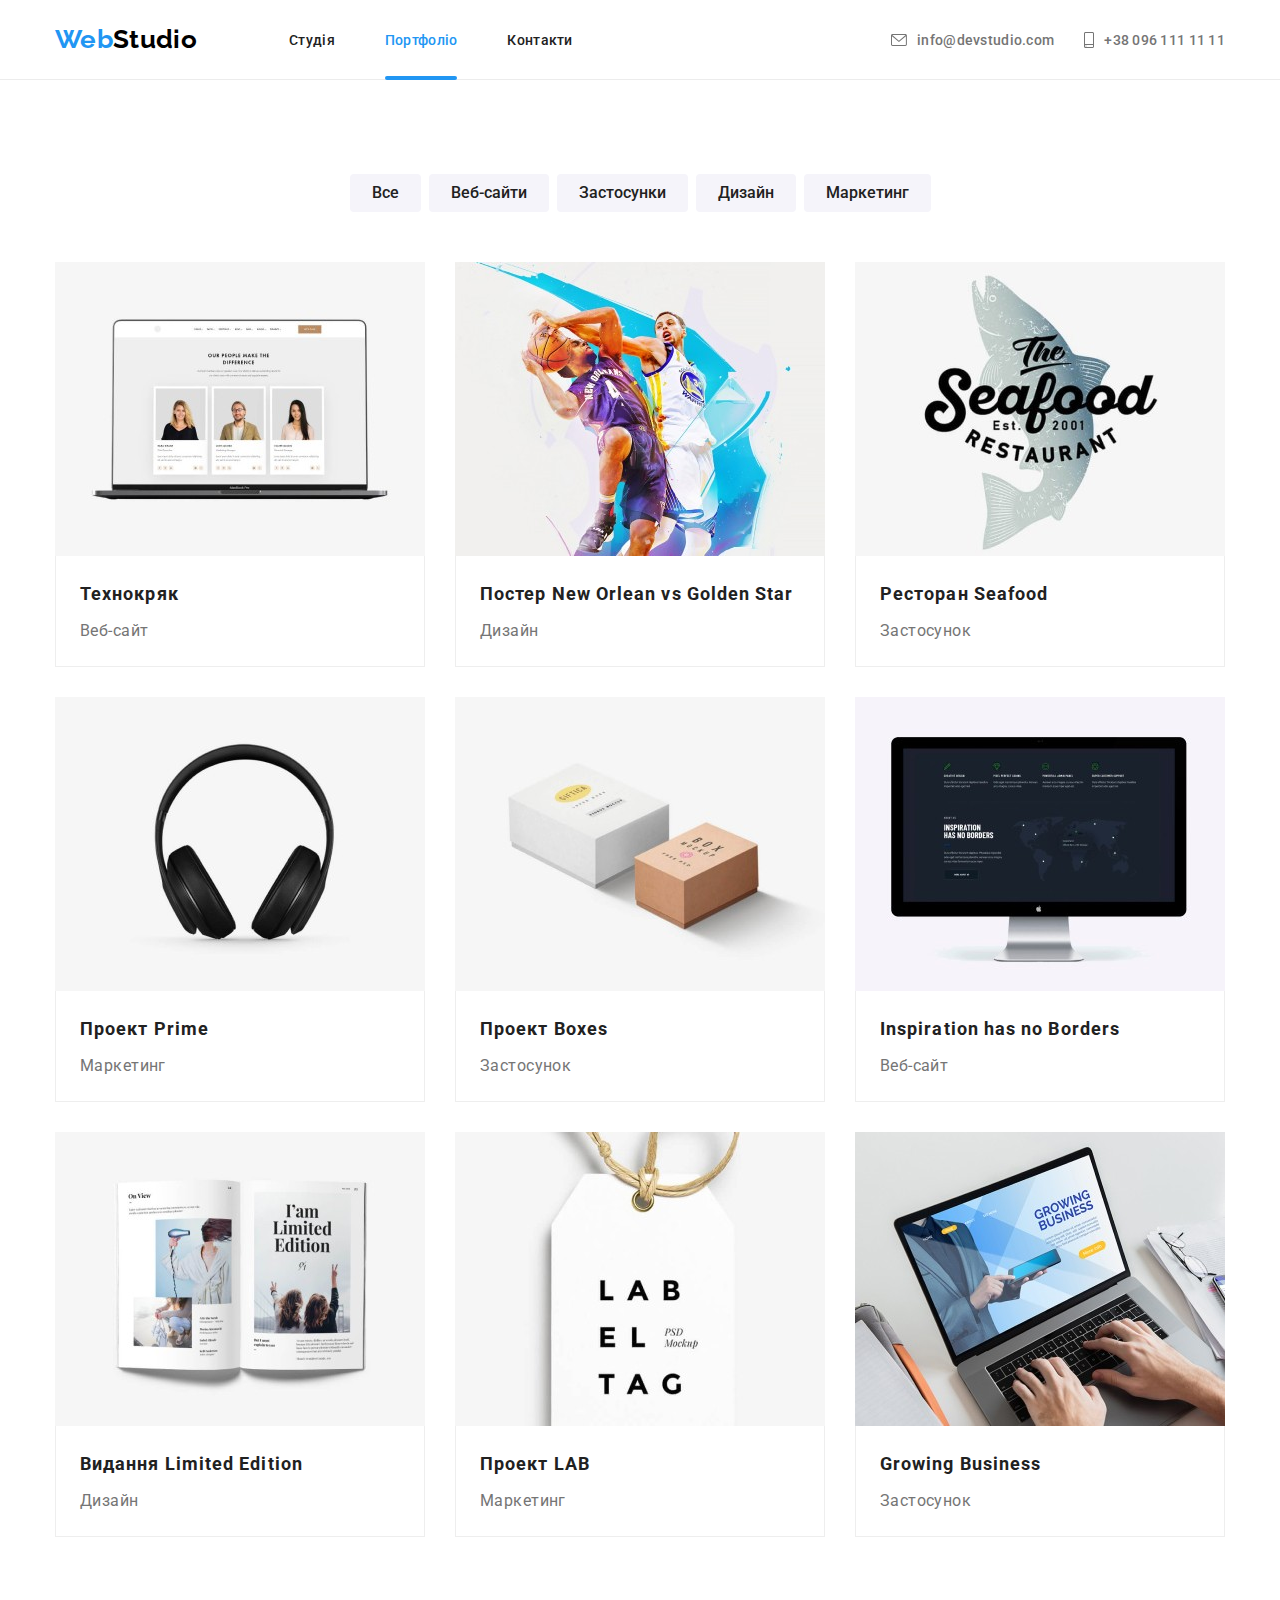
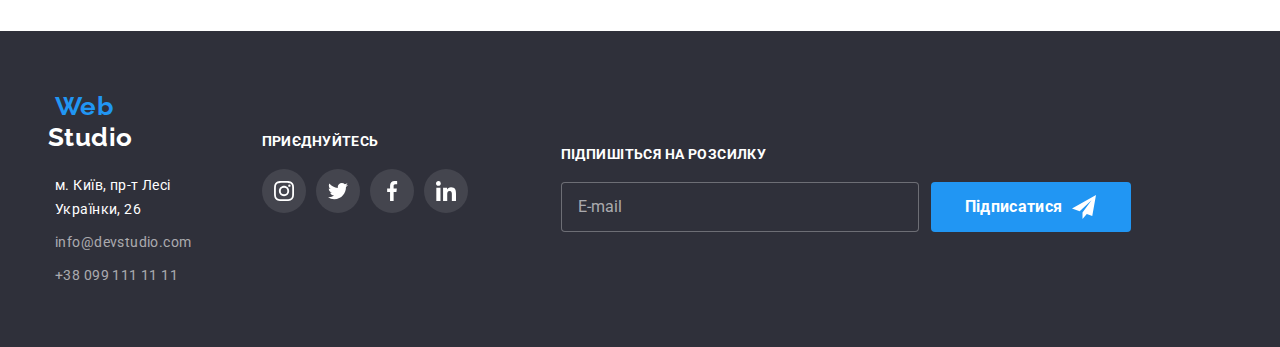
==== commit 857faa6d: "before 1st revision" ====
--- a/portfolio.html
+++ b/portfolio.html
@@ -29,6 +29,7 @@
 						<use href="./images/icons.svg#burger-menu"></use>
 					</svg>
 				</button>
+				<!-- mobile navigation -->
 				<div class="menu-backdrop" data-menu>
 					<div class="menu-container">
 						<button class="menu-close" type="button" data-menu-close>
@@ -43,7 +44,7 @@
 							<li class="nav__item">
 								<a class="nav__link nav__link--current" href="./portfolio.html">Портфоліо</a>
 							</li>
-							<li class="nav__item"><a class="nav__link" href="#contacts">Контакти</a></li>
+							<li class="nav__item"><a class="nav__link" href="./index.html#contacts">Контакти</a></li>
 						</ul>
 						<ul class="header-contacts__list">
 							<li class="header-contacts__item">
@@ -110,7 +111,49 @@
 						<li class="project__item">
 							<a class="project__link link" href="">
 								<div class="project__backdrop">
-									<img class="project__image" src="./images/img11.jpg" alt="Веб-сайт - Технокряк" width="370" />
+									<picture>
+										<!-- for desktop -->
+										<source
+											media="(min-width: 1200px)"
+											srcset="./images/portfolio/img-1@1x_lg.webp 1x, ./images/portfolio/img-1@2x_lg.webp 2x"
+											type="image/webp"
+										/>
+										<source
+											media="(min-width: 1200px)"
+											srcset="./images/portfolio/img-1@1x_lg.jpg 1x, ./images/portfolio/img-1@2x_lg.jpg 2x"
+											type="image/jpg"
+										/>
+										<!-- for tablet -->
+										<source
+											media="(min-width: 768px)"
+											srcset="./images/portfolio/img-1@1x_md.webp 1x, ./images/portfolio/img-1@2x_md.webp 2x"
+											type="image/webp"
+										/>
+										<source
+											media="(min-width: 768px)"
+											srcset="./images/portfolio/img-1@1x_md.jpg 1x, ./images/portfolio/img-1@2x_md.jpg 2x"
+											type="image/jpg"
+										/>
+										<!-- for mobile -->
+										<source
+											media="(max-width: 767px)"
+											srcset="./images/portfolio/img-1@1x_sm.webp 1x, ./images/portfolio/img-1@2x_sm.webp 2x"
+											type="image/webp"
+										/>
+										<source
+											media="(max-width: 767px)"
+											srcset="./images/portfolio/img-1@1x_sm.jpg 1x, ./images/portfolio/img-1@2x_sm.jpg 2x"
+											type="image/jpg"
+										/>
+										<img
+											class="project__image"
+											src="./images/portfolio/img-1@1x_sm.jpg"
+											alt="Веб-сайт - Технокряк"
+											width="450"
+											height="294"
+										/>
+									</picture>
+
 									<p class="project__backdrop-text">
 										Ресурс пропонує комплексні пропозиції з різним рівнем функціоналу та сервісів. Все це дозволить
 										відвідувачу отримати вичерпні відомості про компанію чи приватну особу.
@@ -126,12 +169,48 @@
 						<li class="project__item">
 							<a class="project__link" href="">
 								<div class="project__backdrop">
-									<img
-										class="project__image"
-										src="./images/img12.jpg"
-										alt="Дизайн - Постер New Orlean vs Golden Star"
-										width="370"
-									/>
+									<picture>
+										<!-- for desktop -->
+										<source
+											media="(min-width: 1200px)"
+											srcset="./images/portfolio/img-2@1x_lg.webp 1x, ./images/portfolio/img-2@2x_lg.webp 2x"
+											type="image/webp"
+										/>
+										<source
+											media="(min-width: 1200px)"
+											srcset="./images/portfolio/img-2@1x_lg.jpg 1x, ./images/portfolio/img-2@2x_lg.jpg 2x"
+											type="image/jpg"
+										/>
+										<!-- for tablet -->
+										<source
+											media="(min-width: 768px)"
+											srcset="./images/portfolio/img-2@1x_md.webp 1x, ./images/portfolio/img-2@2x_md.webp 2x"
+											type="image/webp"
+										/>
+										<source
+											media="(min-width: 768px)"
+											srcset="./images/portfolio/img-2@1x_md.jpg 1x, ./images/portfolio/img-2@2x_md.jpg 2x"
+											type="image/jpg"
+										/>
+										<!-- for mobile -->
+										<source
+											media="(max-width: 767px)"
+											srcset="./images/portfolio/img-2@1x_sm.webp 1x, ./images/portfolio/img-2@2x_sm.webp 2x"
+											type="image/webp"
+										/>
+										<source
+											media="(max-width: 767px)"
+											srcset="./images/portfolio/img-2@1x_sm.jpg 1x, ./images/portfolio/img-2@2x_sm.jpg 2x"
+											type="image/jpg"
+										/>
+										<img
+											class="project__image"
+											src="./images/portfolio/img-2@1x_sm.jpg"
+											alt="Дизайн - Постер New Orlean vs Golden Star"
+											width="450"
+											height="294"
+										/>
+									</picture>
 									<p class="project__backdrop-text">
 										Ресурс пропонує комплексні пропозиції з різним рівнем функціоналу та сервісів. Все це дозволить
 										відвідувачу отримати вичерпні відомості про компанію чи приватну особу.
@@ -147,12 +226,48 @@
 						<li class="project__item">
 							<a class="project__link" href="">
 								<div class="project__backdrop">
-									<img
-										class="project__image"
-										src="./images/img13.jpg"
-										alt="Приложение - Ресторан Seafood"
-										width="370"
-									/>
+									<picture>
+										<!-- for desktop -->
+										<source
+											media="(min-width: 1200px)"
+											srcset="./images/portfolio/img-3@1x_lg.webp 1x, ./images/portfolio/img-3@2x_lg.webp 2x"
+											type="image/webp"
+										/>
+										<source
+											media="(min-width: 1200px)"
+											srcset="./images/portfolio/img-3@1x_lg.jpg 1x, ./images/portfolio/img-3@2x_lg.jpg 2x"
+											type="image/jpg"
+										/>
+										<!-- for tablet -->
+										<source
+											media="(min-width: 768px)"
+											srcset="./images/portfolio/img-3@1x_md.webp 1x, ./images/portfolio/img-3@2x_md.webp 2x"
+											type="image/webp"
+										/>
+										<source
+											media="(min-width: 768px)"
+											srcset="./images/portfolio/img-3@1x_md.jpg 1x, ./images/portfolio/img-3@2x_md.jpg 2x"
+											type="image/jpg"
+										/>
+										<!-- for mobile -->
+										<source
+											media="(max-width: 767px)"
+											srcset="./images/portfolio/img-3@1x_sm.webp 1x, ./images/portfolio/img-3@2x_sm.webp 2x"
+											type="image/webp"
+										/>
+										<source
+											media="(max-width: 767px)"
+											srcset="./images/portfolio/img-3@1x_sm.jpg 1x, ./images/portfolio/img-3@2x_sm.jpg 2x"
+											type="image/jpg"
+										/>
+										<img
+											class="project__image"
+											src="./images/portfolio/img-3@1x_sm.jpg"
+											alt="Приложение - Ресторан Seafood"
+											width="450"
+											height="294"
+										/>
+									</picture>
 									<p class="project__backdrop-text">
 										Ресурс пропонує комплексні пропозиції з різним рівнем функціоналу та сервісів. Все це дозволить
 										відвідувачу отримати вичерпні відомості про компанію чи приватну особу.
@@ -168,7 +283,48 @@
 						<li class="project__item">
 							<a class="project__link" href="">
 								<div class="project__backdrop">
-									<img class="project__image" src="./images/img21.jpg" alt="Маркетинг - Проект Prime" width="370" />
+									<picture>
+										<!-- for desktop -->
+										<source
+											media="(min-width: 1200px)"
+											srcset="./images/portfolio/img-4@1x_lg.webp 1x, ./images/portfolio/img-4@2x_lg.webp 2x"
+											type="image/webp"
+										/>
+										<source
+											media="(min-width: 1200px)"
+											srcset="./images/portfolio/img-4@1x_lg.jpg 1x, ./images/portfolio/img-4@2x_lg.jpg 2x"
+											type="image/jpg"
+										/>
+										<!-- for tablet -->
+										<source
+											media="(min-width: 768px)"
+											srcset="./images/portfolio/img-4@1x_md.webp 1x, ./images/portfolio/img-4@2x_md.webp 2x"
+											type="image/webp"
+										/>
+										<source
+											media="(min-width: 768px)"
+											srcset="./images/portfolio/img-4@1x_md.jpg 1x, ./images/portfolio/img-4@2x_md.jpg 2x"
+											type="image/jpg"
+										/>
+										<!-- for mobile -->
+										<source
+											media="(max-width: 767px)"
+											srcset="./images/portfolio/img-4@1x_sm.webp 1x, ./images/portfolio/img-4@2x_sm.webp 2x"
+											type="image/webp"
+										/>
+										<source
+											media="(max-width: 767px)"
+											srcset="./images/portfolio/img-4@1x_sm.jpg 1x, ./images/portfolio/img-4@2x_sm.jpg 2x"
+											type="image/jpg"
+										/>
+										<img
+											class="project__image"
+											src="./images/portfolio/img-4@1x_sm.jpg"
+											alt="Маркетинг - Проект Prime"
+											width="450"
+											height="294"
+										/>
+									</picture>
 									<p class="project__backdrop-text">
 										Ресурс пропонує комплексні пропозиції з різним рівнем функціоналу та сервісів. Все це дозволить
 										відвідувачу отримати вичерпні відомості про компанію чи приватну особу.
@@ -184,7 +340,48 @@
 						<li class="project__item">
 							<a class="project__link" href="">
 								<div class="project__backdrop">
-									<img class="project__image" src="./images/img22.jpg" alt="Приложение - Проект Boxes" width="370" />
+									<picture>
+										<!-- for desktop -->
+										<source
+											media="(min-width: 1200px)"
+											srcset="./images/portfolio/img-5@1x_lg.webp 1x, ./images/portfolio/img-5@2x_lg.webp 2x"
+											type="image/webp"
+										/>
+										<source
+											media="(min-width: 1200px)"
+											srcset="./images/portfolio/img-5@1x_lg.jpg 1x, ./images/portfolio/img-5@2x_lg.jpg 2x"
+											type="image/jpg"
+										/>
+										<!-- for tablet -->
+										<source
+											media="(min-width: 768px)"
+											srcset="./images/portfolio/img-5@1x_md.webp 1x, ./images/portfolio/img-5@2x_md.webp 2x"
+											type="image/webp"
+										/>
+										<source
+											media="(min-width: 768px)"
+											srcset="./images/portfolio/img-5@1x_md.jpg 1x, ./images/portfolio/img-5@2x_md.jpg 2x"
+											type="image/jpg"
+										/>
+										<!-- for mobile -->
+										<source
+											media="(max-width: 767px)"
+											srcset="./images/portfolio/img-5@1x_sm.webp 1x, ./images/portfolio/img-5@2x_sm.webp 2x"
+											type="image/webp"
+										/>
+										<source
+											media="(max-width: 767px)"
+											srcset="./images/portfolio/img-5@1x_sm.jpg 1x, ./images/portfolio/img-5@2x_sm.jpg 2x"
+											type="image/jpg"
+										/>
+										<img
+											class="project__image"
+											src="./images/portfolio/img-5@1x_sm.jpg"
+											alt="Приложение - Проект Boxes"
+											width="450"
+											height="294"
+										/>
+									</picture>
 									<p class="project__backdrop-text">
 										Ресурс пропонує комплексні пропозиції з різним рівнем функціоналу та сервісів. Все це дозволить
 										відвідувачу отримати вичерпні відомості про компанію чи приватну особу.
@@ -200,12 +397,48 @@
 						<li class="project__item">
 							<a class="project__link" href="">
 								<div class="project__backdrop">
-									<img
-										class="project__image"
-										src="./images/img23.jpg"
-										alt="Веб-сайт - Inspiration has no Borders"
-										width="370"
-									/>
+									<picture>
+										<!-- for desktop -->
+										<source
+											media="(min-width: 1200px)"
+											srcset="./images/portfolio/img-6@1x_lg.webp 1x, ./images/portfolio/img-6@2x_lg.webp 2x"
+											type="image/webp"
+										/>
+										<source
+											media="(min-width: 1200px)"
+											srcset="./images/portfolio/img-6@1x_lg.jpg 1x, ./images/portfolio/img-6@2x_lg.jpg 2x"
+											type="image/jpg"
+										/>
+										<!-- for tablet -->
+										<source
+											media="(min-width: 768px)"
+											srcset="./images/portfolio/img-6@1x_md.webp 1x, ./images/portfolio/img-6@2x_md.webp 2x"
+											type="image/webp"
+										/>
+										<source
+											media="(min-width: 768px)"
+											srcset="./images/portfolio/img-6@1x_md.jpg 1x, ./images/portfolio/img-6@2x_md.jpg 2x"
+											type="image/jpg"
+										/>
+										<!-- for mobile -->
+										<source
+											media="(max-width: 767px)"
+											srcset="./images/portfolio/img-6@1x_sm.webp 1x, ./images/portfolio/img-6@2x_sm.webp 2x"
+											type="image/webp"
+										/>
+										<source
+											media="(max-width: 767px)"
+											srcset="./images/portfolio/img-6@1x_sm.jpg 1x, ./images/portfolio/img-6@2x_sm.jpg 2x"
+											type="image/jpg"
+										/>
+										<img
+											class="project__image"
+											src="./images/portfolio/img-6@1x_sm.jpg"
+											alt="Веб-сайт - Inspiration has no Borders"
+											width="450"
+											height="294"
+										/>
+									</picture>
 									<p class="project__backdrop-text">
 										Ресурс пропонує комплексні пропозиції з різним рівнем функціоналу та сервісів. Все це дозволить
 										відвідувачу отримати вичерпні відомості про компанію чи приватну особу.
@@ -221,12 +454,48 @@
 						<li class="project__item">
 							<a class="project__link" href="">
 								<div class="project__backdrop">
-									<img
-										class="project__image"
-										src="./images/img31.jpg"
-										alt="Дизайн - Издание Limited Edition"
-										width="370"
-									/>
+									<picture>
+										<!-- for desktop -->
+										<source
+											media="(min-width: 1200px)"
+											srcset="./images/portfolio/img-7@1x_lg.webp 1x, ./images/portfolio/img-7@2x_lg.webp 2x"
+											type="image/webp"
+										/>
+										<source
+											media="(min-width: 1200px)"
+											srcset="./images/portfolio/img-7@1x_lg.jpg 1x, ./images/portfolio/img-7@2x_lg.jpg 2x"
+											type="image/jpg"
+										/>
+										<!-- for tablet -->
+										<source
+											media="(min-width: 768px)"
+											srcset="./images/portfolio/img-7@1x_md.webp 1x, ./images/portfolio/img-7@2x_md.webp 2x"
+											type="image/webp"
+										/>
+										<source
+											media="(min-width: 768px)"
+											srcset="./images/portfolio/img-7@1x_md.jpg 1x, ./images/portfolio/img-7@2x_md.jpg 2x"
+											type="image/jpg"
+										/>
+										<!-- for mobile -->
+										<source
+											media="(max-width: 767px)"
+											srcset="./images/portfolio/img-7@1x_sm.webp 1x, ./images/portfolio/img-7@2x_sm.webp 2x"
+											type="image/webp"
+										/>
+										<source
+											media="(max-width: 767px)"
+											srcset="./images/portfolio/img-7@1x_sm.jpg 1x, ./images/portfolio/img-7@2x_sm.jpg 2x"
+											type="image/jpg"
+										/>
+										<img
+											class="project__image"
+											src="./images/portfolio/img-7@1x_sm.jpg"
+											alt="Дизайн - Издание Limited Edition"
+											width="450"
+											height="294"
+										/>
+									</picture>
 									<p class="project__backdrop-text">
 										Ресурс пропонує комплексні пропозиції з різним рівнем функціоналу та сервісів. Все це дозволить
 										відвідувачу отримати вичерпні відомості про компанію чи приватну особу.
@@ -242,7 +511,48 @@
 						<li class="project__item">
 							<a class="project__link" href="">
 								<div class="project__backdrop">
-									<img class="project__image" src="./images/img32.jpg" alt="Маркетинг - Проект LAB" width="370" />
+									<picture>
+										<!-- for desktop -->
+										<source
+											media="(min-width: 1200px)"
+											srcset="./images/portfolio/img-8@1x_lg.webp 1x, ./images/portfolio/img-8@2x_lg.webp 2x"
+											type="image/webp"
+										/>
+										<source
+											media="(min-width: 1200px)"
+											srcset="./images/portfolio/img-8@1x_lg.jpg 1x, ./images/portfolio/img-8@2x_lg.jpg 2x"
+											type="image/jpg"
+										/>
+										<!-- for tablet -->
+										<source
+											media="(min-width: 768px)"
+											srcset="./images/portfolio/img-8@1x_md.webp 1x, ./images/portfolio/img-8@2x_md.webp 2x"
+											type="image/webp"
+										/>
+										<source
+											media="(min-width: 768px)"
+											srcset="./images/portfolio/img-8@1x_md.jpg 1x, ./images/portfolio/img-8@2x_md.jpg 2x"
+											type="image/jpg"
+										/>
+										<!-- for mobile -->
+										<source
+											media="(max-width: 767px)"
+											srcset="./images/portfolio/img-8@1x_sm.webp 1x, ./images/portfolio/img-8@2x_sm.webp 2x"
+											type="image/webp"
+										/>
+										<source
+											media="(max-width: 767px)"
+											srcset="./images/portfolio/img-8@1x_sm.jpg 1x, ./images/portfolio/img-8@2x_sm.jpg 2x"
+											type="image/jpg"
+										/>
+										<img
+											class="project__image"
+											src="./images/portfolio/img-8@1x_sm.jpg"
+											alt="Маркетинг - Проект LAB"
+											width="450"
+											height="294"
+										/>
+									</picture>
 									<p class="project__backdrop-text">
 										Ресурс пропонує комплексні пропозиції з різним рівнем функціоналу та сервісів. Все це дозволить
 										відвідувачу отримати вичерпні відомості про компанію чи приватну особу.
@@ -258,12 +568,48 @@
 						<li class="project__item">
 							<a class="project__link" href="">
 								<div class="project__backdrop">
-									<img
-										class="project__image"
-										src="./images/img33.jpg"
-										alt="Приложение - Growing Business"
-										width="370"
-									/>
+									<picture>
+										<!-- for desktop -->
+										<source
+											media="(min-width: 1200px)"
+											srcset="./images/portfolio/img-9@1x_lg.webp 1x, ./images/portfolio/img-9@2x_lg.webp 2x"
+											type="image/webp"
+										/>
+										<source
+											media="(min-width: 1200px)"
+											srcset="./images/portfolio/img-9@1x_lg.jpg 1x, ./images/portfolio/img-9@2x_lg.jpg 2x"
+											type="image/jpg"
+										/>
+										<!-- for tablet -->
+										<source
+											media="(min-width: 768px)"
+											srcset="./images/portfolio/img-9@1x_md.webp 1x, ./images/portfolio/img-9@2x_md.webp 2x"
+											type="image/webp"
+										/>
+										<source
+											media="(min-width: 768px)"
+											srcset="./images/portfolio/img-9@1x_md.jpg 1x, ./images/portfolio/img-9@2x_md.jpg 2x"
+											type="image/jpg"
+										/>
+										<!-- for mobile -->
+										<source
+											media="(max-width: 767px)"
+											srcset="./images/portfolio/img-9@1x_sm.webp 1x, ./images/portfolio/img-9@2x_sm.webp 2x"
+											type="image/webp"
+										/>
+										<source
+											media="(max-width: 767px)"
+											srcset="./images/portfolio/img-9@1x_sm.jpg 1x, ./images/portfolio/img-9@2x_sm.jpg 2x"
+											type="image/jpg"
+										/>
+										<img
+											class="project__image"
+											src="./images/portfolio/img-9@1x_sm.jpg"
+											alt="Приложение - Growing Business"
+											width="450"
+											height="294"
+										/>
+									</picture>
 									<p class="project__backdrop-text">
 										Ресурс пропонує комплексні пропозиції з різним рівнем функціоналу та сервісів. Все це дозволить
 										відвідувачу отримати вичерпні відомості про компанію чи приватну особу.
--- a/css/main.min.css
+++ b/css/main.min.css
@@ -1 +1 @@
-:root{--main-font: "Roboto", sans-serif;--secondary-font: "Raleway", sans-serif;--main-text-color: #757575;--nav-text-color: #000000;--main-header-color: #ffffff;--secondary-header-color: #212121;--footer-contacts-color: rgba(255, 255, 255, 0.6);--main-bcg-color: #ffffff;--secondary-bcg-color: #f5f4fa;--hero-bcg-color: #2f303a;--footer-bcg-color: #2f303a;--icons-main-color: #afb1b8;--border-color: #eeeeee;--border-line-color: #ececec;--accent-color: #2196f3;--btn-hover-color: #188ce8;--items: 4;--indent: 30px;--btn-close-radius: 0;--animation: 250ms cubic-bezier(0.4, 0, 0.2, 1)}.visually-hidden{position:absolute;white-space:nowrap;width:1px;height:1px;overflow:hidden;border:0;padding:0;clip:rect(0 0 0 0);-webkit-clip-path:inset(50%);clip-path:inset(50%);margin:-1px}.no-scroll{overflow:hidden}.form__btn,.subscribe__btn,.hero__btn{border-radius:4px;border:1px;color:var(--main-header-color);background-color:var(--accent-color);font-weight:700;font-size:16px;line-height:1.875;letter-spacing:.02em;-webkit-box-shadow:0px 4px 4px rgba(0,0,0,0);box-shadow:0px 4px 4px rgba(0,0,0,0);-webkit-transition:-webkit-box-shadow var(--animation);transition:-webkit-box-shadow var(--animation);transition:box-shadow var(--animation);transition:box-shadow var(--animation), -webkit-box-shadow var(--animation)}.form__btn:hover,.subscribe__btn:hover,.hero__btn:hover,.form__btn:focus,.subscribe__btn:focus,.hero__btn:focus{-webkit-box-shadow:0px 4px 4px rgba(0,0,0,.15);box-shadow:0px 4px 4px rgba(0,0,0,.15);cursor:pointer}.address__list,.clients__list,.team__list,.works__list,.features__list,.header-contacts__list,.nav__list,.filter,.mobile-socials__list,.socials__list,.project{padding:0;margin:0;list-style:none}.address__link,.clients__link,.header-contacts__link,.nav__link,.mobile-socials__link,.socials__link,.project__link,.logo{color:var(--main-text-color);text-decoration:none;display:inline-block}h1,h2,h3,p{margin:0}img{display:block;max-width:100%;height:auto;-o-object-fit:cover;object-fit:cover;-o-object-position:center;object-position:center}body{color:var(--main-text-color);background-color:var(--main-bcg-color);font-family:var(--main-font);font-size:14px;line-height:1.19;letter-spacing:.03em}.container{margin:0 auto;padding:0 15px}@media screen and (min-width: 480px){.container{width:480px}}@media screen and (min-width: 768px){.container{width:768px}}@media screen and (min-width: 1200px){.container{width:1200px}}.section-title{margin-bottom:30px;text-align:center;font-size:28px;line-height:1.1785714286;color:var(--secondary-header-color)}@media screen and (min-width: 1200px){.section-title{margin-bottom:50px;font-size:36px}}.logo{font-family:var(--secondary-font);font-weight:700;font-size:24px;line-height:1.1666666667}@media screen and (min-width: 1200px){.logo{font-family:var(--secondary-font);font-weight:700;font-size:26px;line-height:1.1923076923}}.logo__leftpart{color:var(--accent-color)}.logo__rightpart{margin-left:-7px;color:var(--nav-text-color)}.logo-rightpart--dark-theme{color:var(--main-header-color)}.hero__btn{padding:10px 24px;letter-spacing:.06em;-webkit-transition:background-color var(--animation);transition:background-color var(--animation)}.hero__btn:hover,.hero__btn:focus{background-color:var(--btn-hover-color)}@media screen and (min-width: 1200px){.hero__btn{padding:10px 32px}}.subscribe__btn{display:-webkit-inline-box;display:-ms-inline-flexbox;display:inline-flex;-webkit-box-pack:center;-ms-flex-pack:center;justify-content:center;-webkit-box-align:center;-ms-flex-align:center;align-items:center;gap:10px;width:200px;padding:10px 28px;background-color:var(--accent-color);-webkit-transition:background-color var(--animation);transition:background-color var(--animation)}.subscribe__btn:hover,.subscribe__btn:focus{background-color:var(--btn-hover-color)}.subscribe__icon{fill:var(--main-header-color)}.form__btn{display:block;width:200px;padding:10px 52px;-webkit-transition:background-color var(--animation);transition:background-color var(--animation)}.form__btn:hover,.form__btn:focus{background-color:var(--btn-hover-color)}.project{display:-webkit-box;display:-ms-flexbox;display:flex;-ms-flex-wrap:wrap;flex-wrap:wrap;gap:var(--indent);text-align:start}.project__item{--items: 1;width:450px;-ms-flex-preferred-size:calc((100% - var(--indent) * (var(--items) - 1)) / var(--items));flex-basis:calc((100% - var(--indent) * (var(--items) - 1)) / var(--items))}@media screen and (min-width: 768px){.project__item{--items: 2;width:354px;-ms-flex-preferred-size:calc((100% - var(--indent) * (var(--items) - 1)) / var(--items));flex-basis:calc((100% - var(--indent) * (var(--items) - 1)) / var(--items))}}@media screen and (min-width: 1200px){.project__item{--items: 3;width:370px;-ms-flex-preferred-size:calc((100% - var(--indent) * (var(--items) - 1)) / var(--items));flex-basis:calc((100% - var(--indent) * (var(--items) - 1)) / var(--items))}}.project__link{-webkit-box-shadow:0px 1px 1px rgba(0,0,0,0),0px 4px 4px rgba(0,0,0,0),1px 4px 6px rgba(0,0,0,0);box-shadow:0px 1px 1px rgba(0,0,0,0),0px 4px 4px rgba(0,0,0,0),1px 4px 6px rgba(0,0,0,0);-webkit-transition:-webkit-box-shadow var(--animation);transition:-webkit-box-shadow var(--animation);transition:box-shadow var(--animation);transition:box-shadow var(--animation), -webkit-box-shadow var(--animation)}.project__link:hover,.project__link:focus{-webkit-box-shadow:0px 1px 1px rgba(0,0,0,.12),0px 4px 4px rgba(0,0,0,.06),1px 4px 6px rgba(0,0,0,.16);box-shadow:0px 1px 1px rgba(0,0,0,.12),0px 4px 4px rgba(0,0,0,.06),1px 4px 6px rgba(0,0,0,.16)}.project__content{padding:20px 24px;border:1px solid var(--border-color);border-top:none}.project__header{margin-bottom:4px;color:var(--secondary-header-color);font-weight:700;font-size:18px;line-height:2;letter-spacing:.06em}.project__desc{font-size:16px;line-height:1.875}.project__backdrop{position:relative;overflow:hidden}.project__backdrop::before{position:absolute;top:0;left:0;-webkit-transform:translateY(100%);transform:translateY(100%);opacity:0;width:100%;height:100%;display:inline-block;content:"";background-color:rgba(33,150,243,.8);-webkit-transition:opacity var(--animation),-webkit-transform var(--animation);transition:opacity var(--animation),-webkit-transform var(--animation);transition:transform var(--animation),opacity var(--animation);transition:transform var(--animation),opacity var(--animation),-webkit-transform var(--animation)}.project__link:hover .project__backdrop::before,.project__link:focus .project__backdrop::before{opacity:1;-webkit-transform:translateY(0);transform:translateY(0)}.project__backdrop-text{position:absolute;top:50%;left:50%;-webkit-transform:translate(-50%, 50%);transform:translate(-50%, 50%);opacity:0;width:100%;height:100%;padding:63px 24px;font-size:18px;line-height:1.5555555556;color:var(--main-bcg-color);-webkit-transition:opacity var(--animation),-webkit-transform var(--animation);transition:opacity var(--animation),-webkit-transform var(--animation);transition:transform var(--animation),opacity var(--animation);transition:transform var(--animation),opacity var(--animation),-webkit-transform var(--animation)}.project__link:hover .project__backdrop-text,.project__link:focus .project__backdrop-text{opacity:1;-webkit-transform:translate(-50%, -50%);transform:translate(-50%, -50%)}.socials__header{text-transform:uppercase;text-align:center;color:var(--main-header-color);font-weight:700;line-height:1.17;letter-spacing:.03em;margin-bottom:20px}@media screen and (min-width: 1200px){.socials__header{text-align:start}}.socials__list{display:-webkit-box;display:-ms-flexbox;display:flex;-webkit-box-align:center;-ms-flex-align:center;align-items:center;-webkit-box-pack:center;-ms-flex-pack:center;justify-content:center;gap:10px}.socials__link{display:-webkit-box;display:-ms-flexbox;display:flex;-webkit-box-align:center;-ms-flex-align:center;align-items:center;-webkit-box-pack:center;-ms-flex-pack:center;justify-content:center;width:44px;height:44px;border-radius:50%;-webkit-transition:background-color var(--animation);transition:background-color var(--animation)}.socials__link:hover,.socials__link:focus{background-color:var(--accent-color)}.socials__link--dark-theme{background-color:rgba(255,255,255,.1)}.socials__link:hover .socials__icon,.socials__link:focus .socials__icon{fill:#fff}.socials__icon--light-theme{fill:var(--icons-main-color);-webkit-transition:fill var(--animation);transition:fill var(--animation)}.socials__icon--dark-theme{fill:#fff;-webkit-transition:fill var(--animation);transition:fill var(--animation)}.mobile-socials__list{display:-webkit-box;display:-ms-flexbox;display:flex;margin-top:64px}.mobile-socials__item:not(:last-child){border-right:1px solid rgba(33,33,33,.2)}.mobile-socials__link{color:var(--accent-color);font-weight:500;font-size:18px;line-height:1.2222222222;letter-spacing:.02em;padding-right:10px;padding-left:10px}.filter{--indent: 15px 8px;display:-webkit-box;display:-ms-flexbox;display:flex;-ms-flex-wrap:wrap;flex-wrap:wrap;gap:var(--indent);-webkit-box-pack:start;-ms-flex-pack:start;justify-content:flex-start;margin-bottom:30px}@media screen and (min-width: 768px){.filter{-webkit-box-pack:center;-ms-flex-pack:center;justify-content:center}}@media screen and (min-width: 1200px){.filter{margin-bottom:50px}}.filter__btn{border-radius:4px;border:none;padding:6px 22px;color:var(--secondary-header-color);background-color:var(--secondary-bcg-color);-webkit-box-shadow:0px 3px 1px rgba(0,0,0,0),0px 1px 2px rgba(0,0,0,0),0px 2px 2px rgba(0,0,0,0);box-shadow:0px 3px 1px rgba(0,0,0,0),0px 1px 2px rgba(0,0,0,0),0px 2px 2px rgba(0,0,0,0);font-weight:500;font-size:16px;line-height:1.63;-webkit-transition:color var(--animation),background-color var(--animation),-webkit-box-shadow var(--animation);transition:color var(--animation),background-color var(--animation),-webkit-box-shadow var(--animation);transition:color var(--animation),background-color var(--animation),box-shadow var(--animation);transition:color var(--animation),background-color var(--animation),box-shadow var(--animation),-webkit-box-shadow var(--animation)}.filter__btn:hover,.filter__btn:focus,.filter__btn:active{cursor:pointer;color:var(--main-header-color);background-color:var(--accent-color);-webkit-box-shadow:0px 3px 1px rgba(0,0,0,.1),0px 1px 2px rgba(0,0,0,.08),0px 2px 2px rgba(0,0,0,.12);box-shadow:0px 3px 1px rgba(0,0,0,.1),0px 1px 2px rgba(0,0,0,.08),0px 2px 2px rgba(0,0,0,.12)}.backdrop{position:fixed;top:0;left:0;width:100%;height:100%;z-index:150;display:-webkit-box;display:-ms-flexbox;display:flex;-webkit-box-align:center;-ms-flex-align:center;align-items:center;-webkit-box-pack:center;-ms-flex-pack:center;justify-content:center;background-color:rgba(0,0,0,.2);opacity:1;visibility:visible;pointer-events:initial;-webkit-transition:opacity var(--animation),visibility var(--animation);transition:opacity var(--animation),visibility var(--animation)}.backdrop.is-hidden{opacity:0;visibility:hidden;pointer-events:none}.modal{position:relative;-webkit-transform:scale(1);transform:scale(1);z-index:200;width:450px;border-radius:4px;opacity:1;-webkit-transition:opacity var(--animation),-webkit-transform var(--animation);transition:opacity var(--animation),-webkit-transform var(--animation);transition:transform var(--animation),opacity var(--animation);transition:transform var(--animation),opacity var(--animation),-webkit-transform var(--animation);background-color:var(--main-bcg-color)}.backdrop.is-hidden .modal{opacity:0;-webkit-transform:scale(0.3);transform:scale(0.3)}@media screen and (min-width: 1200px){.modal{width:530px}}.modal__btn-close{width:30px;height:30px;padding:6px;border-radius:50%;position:absolute;top:0;left:100%;-webkit-transform:translate(-100%, 0%);transform:translate(-100%, 0%);cursor:pointer;display:-webkit-box;display:-ms-flexbox;display:flex;-webkit-box-align:center;-ms-flex-align:center;align-items:center;-webkit-box-pack:center;-ms-flex-pack:center;justify-content:center;margin-top:8px;margin-left:-8px;border:1px solid rgba(0,0,0,.1);background-color:rgba(0,0,0,0)}.modal__btn-icon{fill:#000;-webkit-transition:fill var(--animation);transition:fill var(--animation)}.modal__btn-close:hover .modal__btn-icon,.modal__btn-close:focus .modal__btn-icon{fill:var(--accent-color)}.form{display:-webkit-box;display:-ms-flexbox;display:flex;-webkit-box-orient:vertical;-webkit-box-direction:normal;-ms-flex-direction:column;flex-direction:column;-webkit-box-align:center;-ms-flex-align:center;align-items:center;padding:40px}.form__title{display:block;text-align:center;margin-bottom:12px;font-weight:700;font-size:20px;line-height:1.5;color:var(--secondary-header-color)}@media screen and (min-width: 1200px){.form-title{line-height:1.172}}.form__group{display:-webkit-box;display:-ms-flexbox;display:flex;-webkit-box-orient:vertical;-webkit-box-direction:normal;-ms-flex-direction:column;flex-direction:column;gap:10px;width:100%;margin-bottom:20px}.form__wrap{display:-webkit-box;display:-ms-flexbox;display:flex;-webkit-box-orient:vertical;-webkit-box-direction:normal;-ms-flex-direction:column;flex-direction:column;gap:4px;width:100%;position:relative;top:0;left:0;font-size:12px;line-height:1.1666666667;letter-spacing:.01em}.form__input{height:40px;border:1px solid rgba(33,33,33,.2);border-radius:4px;padding:12px 15px;padding-left:40px;-webkit-transition:border-color var(--animation);transition:border-color var(--animation)}.form__input:hover,.form__input:focus{cursor:pointer}.form__input:hover,.form__label:focus-within .form__input{border-color:var(--accent-color)}.form__input:focus-visible{outline:rgba(0,0,0,0);border:1px solid var(--accent-color)}.form__icon{position:absolute;top:0;left:0;margin-left:12px;margin-top:28px;pointer-events:none;fill:var(--secondary-header-color);-webkit-transition:fill var(--animation);transition:fill var(--animation)}.form__wrap:focus-within .form__icon,.form__wrap:hover .form__icon{fill:var(--accent-color)}.form__textarea{height:120px;resize:none;border:1px solid rgba(33,33,33,.2);border-radius:4px;padding:12px 15px;font-size:12px;line-height:1.17;letter-spacing:.01em;-webkit-transition:border-color var(--animation);transition:border-color var(--animation)}.form__textarea:hover{border-color:var(--accent-color);cursor:pointer}.form__textarea:focus{cursor:pointer}.form__textarea::-webkit-input-placeholder{font-size:12px;line-height:1.17;letter-spacing:.01em;color:rgba(117,117,117,.5)}.form__textarea::-moz-placeholder{font-size:12px;line-height:1.17;letter-spacing:.01em;color:rgba(117,117,117,.5)}.form__textarea:-ms-input-placeholder{font-size:12px;line-height:1.17;letter-spacing:.01em;color:rgba(117,117,117,.5)}.form__textarea::-ms-input-placeholder{font-size:12px;line-height:1.17;letter-spacing:.01em;color:rgba(117,117,117,.5)}.form__textarea::placeholder{font-size:12px;line-height:1.17;letter-spacing:.01em;color:rgba(117,117,117,.5)}.form__textarea:focus-visible{outline:rgba(0,0,0,0);border:1px solid var(--accent-color)}.form-agreement{display:-webkit-box;display:-ms-flexbox;display:flex;-webkit-box-align:center;-ms-flex-align:center;align-items:center;height:15px;font-size:12px;line-height:1.1666666667;margin-bottom:30px}@media screen and (min-width: 1200px){.form-agreement{height:24px;line-height:1.7142857143}}.form-agreement__link{-webkit-user-select:none;-moz-user-select:none;-ms-user-select:none;user-select:none;color:var(--accent-color);text-underline-position:under}.form-agreement__link:hover,.form-agreement__link:focus{cursor:pointer}.form-agreement__text{margin-left:8px;-webkit-user-select:none;-moz-user-select:none;-ms-user-select:none;user-select:none}.form-agreement__unchecked{pointer-events:none;fill:#212121;opacity:1;-webkit-transition:fill var(--animation),opacity var(--animation);transition:fill var(--animation),opacity var(--animation)}.form-agreement:hover .form-agreement__unchecked,.form-agreement__checkbox:focus+.form-agreement__icon .form-agreement__unchecked{fill:var(--accent-color)}.form-agreement__checkbox:checked+.form-agreement__icon .form-agreement__unchecked{opacity:0}.form-agreement__checked{pointer-events:none;opacity:0;-webkit-transition:opacity var(--animation);transition:opacity var(--animation)}.form-agreement__checkbox:checked+.form-agreement__icon .form-agreement__checked{opacity:1}.subscribe{display:-webkit-box;display:-ms-flexbox;display:flex;-webkit-box-orient:vertical;-webkit-box-direction:normal;-ms-flex-direction:column;flex-direction:column;-webkit-box-pack:center;-ms-flex-pack:center;justify-content:center;-webkit-box-align:center;-ms-flex-align:center;align-items:center;width:100%}@media screen and (min-width: 1200px){.subscribe{-webkit-box-align:start;-ms-flex-align:start;align-items:flex-start}}.subscribe__header{margin-bottom:20px;text-transform:uppercase;font-weight:700;font-size:14px;line-height:1.1428571429;letter-spacing:.03em;color:var(--main-header-color)}.subscribe__wrap{display:-webkit-box;display:-ms-flexbox;display:flex;-webkit-box-orient:vertical;-webkit-box-direction:normal;-ms-flex-direction:column;flex-direction:column;-webkit-box-align:center;-ms-flex-align:center;align-items:center;gap:20px;width:100%}@media screen and (min-width: 1200px){.subscribe__wrap{-webkit-box-orient:horizontal;-webkit-box-direction:normal;-ms-flex-direction:row;flex-direction:row;gap:12px}}.subscribe__input{width:100%;min-height:50px;color:rgba(255,255,255,.6);background-color:var(--hero-bcg-color);border:1px solid rgba(255,255,255,.3);border-radius:4px;padding-left:16px;padding-right:16px;-webkit-box-shadow:0px 4px 4px rgba(0,0,0,0);box-shadow:0px 4px 4px rgba(0,0,0,0);-webkit-transition:-webkit-box-shadow var(--animation);transition:-webkit-box-shadow var(--animation);transition:box-shadow var(--animation);transition:box-shadow var(--animation), -webkit-box-shadow var(--animation)}.subscribe__input::-webkit-input-placeholder{font-size:16px;line-height:1.25;color:rgba(255,255,255,.6)}.subscribe__input::-moz-placeholder{font-size:16px;line-height:1.25;color:rgba(255,255,255,.6)}.subscribe__input:-ms-input-placeholder{font-size:16px;line-height:1.25;color:rgba(255,255,255,.6)}.subscribe__input::-ms-input-placeholder{font-size:16px;line-height:1.25;color:rgba(255,255,255,.6)}.subscribe__input::placeholder{font-size:16px;line-height:1.25;color:rgba(255,255,255,.6)}.subscribe__input:focus-visible{-webkit-box-shadow:0px 4px 4px rgba(0,0,0,.15);box-shadow:0px 4px 4px rgba(0,0,0,.15);outline:none}@media screen and (min-width: 480px){.subscribe__input{width:450px}}@media screen and (min-width: 1200px){.subscribe__input{width:358px}}.burger-menu,.menu-close{display:-webkit-box;display:-ms-flexbox;display:flex;-webkit-box-align:center;-ms-flex-align:center;align-items:center;-webkit-box-pack:center;-ms-flex-pack:center;justify-content:center;width:40px;height:40px;background-color:rgba(0,0,0,0);border:none;margin-left:auto;cursor:pointer}@media screen and (min-width: 768px){.burger-menu,.menu-close{display:none}}.burger-menu .burger-menu__icon{-webkit-transition:fill var(--animation);transition:fill var(--animation)}.burger-menu:hover .burger-menu__icon,.burger-menu:focus .burger-menu__icon{fill:var(--accent-color)}.menu-close{position:absolute;top:0;right:0;-webkit-transform:translate(-50% -50%);transform:translate(-50% -50%);margin-top:10px;margin-right:15px}.menu-close .menu-close__icon{-webkit-transition:fill var(--animation);transition:fill var(--animation)}.menu-close:hover .menu-close__icon,.menu-close:focus .menu-close__icon{fill:var(--accent-color)}.menu-backdrop{position:fixed;top:0;left:0;z-index:100;width:100%;height:100%;opacity:0;pointer-events:none;visibility:hidden;-webkit-transition:opacity var(--animation),visibility var(--animation);transition:opacity var(--animation),visibility var(--animation);background-color:0px 4px 8px rgba(0,0,0,.04),0px 2px 4px rgba(0,0,0,.08),0px 1px 3px rgba(0,0,0,.16)}.menu-backdrop.is-open{opacity:1;pointer-events:initial;visibility:visible}.menu-container{margin-left:auto;max-width:100%;height:100%;background-color:#fff;padding-top:48px;padding-left:40px;padding-bottom:48px;-webkit-transform:translateX(100%);transform:translateX(100%);-webkit-transition:-webkit-transform var(--animation);transition:-webkit-transform var(--animation);transition:transform var(--animation);transition:transform var(--animation), -webkit-transform var(--animation)}.menu-backdrop.is-open .menu-container{-webkit-transform:translateX(0);transform:translateX(0)}@media screen and (max-width: 767px){.menu-container{display:-webkit-box;display:-ms-flexbox;display:flex;-webkit-box-orient:vertical;-webkit-box-direction:normal;-ms-flex-direction:column;flex-direction:column}.nav__list{margin-bottom:auto}}.header{width:100%;height:60px;border-bottom:1px solid var(--border-line-color);background-color:#fff}.header.transparency{background-color:rgba(255,255,255,.9);-webkit-backdrop-filter:blur();backdrop-filter:blur()}@media screen and (min-width: 768px){.header{height:80px}}.header-container{display:-webkit-box;display:-ms-flexbox;display:flex;-webkit-box-align:center;-ms-flex-align:center;align-items:center;height:100%}@media screen and (max-width: 767px){.nav{display:none}}@media screen and (min-width: 768px){.nav{margin-left:88px}}@media screen and (min-width: 1200px){.nav{margin-left:92px}}.nav__list{display:-webkit-box;display:-ms-flexbox;display:flex;-webkit-box-orient:vertical;-webkit-box-direction:normal;-ms-flex-direction:column;flex-direction:column;gap:32px}@media screen and (min-width: 768px){.nav__list{display:-webkit-box;display:-ms-flexbox;display:flex;-webkit-box-orient:horizontal;-webkit-box-direction:normal;-ms-flex-direction:row;flex-direction:row;gap:54px}}@media screen and (min-width: 1200px){.nav__list{gap:50px}}.nav__link{font-weight:500;font-size:40px;line-height:1.175;letter-spacing:.02em;color:var(--secondary-header-color);display:block;-webkit-transition:color var(--animation);transition:color var(--animation)}@media screen and (min-width: 768px){.nav__link{padding-top:32px;padding-bottom:32px;font-size:14px;line-height:1.1428571429}}.nav__link:hover,.nav__link:focus{color:var(--accent-color)}.nav__link--current{color:var(--accent-color)}@media screen and (min-width: 768px){.nav__link--current{position:relative}.nav__link--current::after{position:absolute;bottom:0;left:0;content:"";width:100%;height:4px;border-radius:2px;background-color:var(--accent-color);display:block}}@media screen and (max-width: 767px){.header-contacts{display:none}}@media screen and (min-width: 768px){.header-contacts{margin-left:auto;display:-webkit-box;display:-ms-flexbox;display:flex}}.header-contacts__list{display:-webkit-box;display:-ms-flexbox;display:flex;-webkit-box-orient:vertical;-webkit-box-direction:normal;-ms-flex-direction:column;flex-direction:column;-webkit-box-align:start;-ms-flex-align:start;align-items:flex-start;gap:32px}@media screen and (min-width: 768px){.header-contacts__list{-webkit-box-orient:vertical;-webkit-box-direction:normal;-ms-flex-direction:column;flex-direction:column;gap:10px}}@media screen and (min-width: 1200px){.header-contacts__list{-webkit-box-orient:horizontal;-webkit-box-direction:normal;-ms-flex-direction:row;flex-direction:row;gap:30px}}.header-contacts__link{display:-webkit-box;display:-ms-flexbox;display:flex;color:var(--main-text-color);font-weight:500;font-size:12px;line-height:1.1666666667;letter-spacing:.02em;-webkit-transition:color var(--animation);transition:color var(--animation)}@media screen and (max-width: 767px){.header-contacts__item:first-child .header-contacts__link{font-size:34px;line-height:1.1470588235;color:var(--accent-color)}}@media screen and (max-width: 767px){.header-contacts__item:last-child .header-contacts__link{font-size:24px;line-height:1.1666666667}}.header-contacts__link:hover,.header-contacts__link:focus{color:var(--accent-color);cursor:pointer}@media screen and (min-width: 768px){.header-contacts__link{display:-webkit-box;display:-ms-flexbox;display:flex;-webkit-box-align:center;-ms-flex-align:center;align-items:center;-webkit-box-pack:center;-ms-flex-pack:center;justify-content:center;gap:8px;font-weight:500;font-size:12px;line-height:1.1666666667;letter-spacing:.02em;color:var(--main-text-color)}}@media screen and (min-width: 1200px){.header-contacts__link{gap:10px;padding-top:32px;padding-bottom:32px;font-size:14px;line-height:1.1428571429}}.header-contacts__icon{fill:var(--main-text-color);-webkit-transition:fill var(--animation);transition:fill var(--animation)}.header-contacts__link:hover .header-contacts__icon,.header-contacts__link:focus .header-contacts__icon{fill:var(--accent-color)}.hero{text-align:center;max-width:1600px;padding-top:200px;padding-bottom:200px;margin-left:auto;margin-right:auto;background-position:center;background-size:cover;background-color:#c4c4c4;background-image:-webkit-gradient(linear, left top, right top, from(rgba(47, 48, 58, 0.4)), to(rgba(47, 48, 58, 0.4))),url(../images/hero/hero-bg.jpg);background-image:linear-gradient(to right, rgba(47, 48, 58, 0.4), rgba(47, 48, 58, 0.4)),url(../images/hero/hero-bg.jpg);background-repeat:no-repeat;background-position:center}.hero__title{max-width:695px;margin-left:auto;margin-right:auto;margin-bottom:30px;color:var(--main-header-color);text-transform:uppercase;font-weight:900;font-size:44px;line-height:1.6153846154;letter-spacing:.06em}@media screen and (min-width: 1200px){.hero__title{font-size:44px;line-height:1.3636363636}}.features{margin:0 auto;padding:60px 0 60px;background-color:var(--main-bcg-color);text-align:center}@media screen and (min-width: 1200px){.features{margin:0 auto;padding:94px 0 94px;background-color:var(--main-bcg-color);text-align:center}}.features__list{--items: 1;display:-webkit-box;display:-ms-flexbox;display:flex;-ms-flex-wrap:wrap;flex-wrap:wrap;gap:var(--indent)}.features__item{max-width:450px;-ms-flex-preferred-size:calc((100% - var(--indent) * (var(--items) - 1)) / var(--items));flex-basis:calc((100% - var(--indent) * (var(--items) - 1)) / var(--items));display:-webkit-box;display:-ms-flexbox;display:flex;-webkit-box-orient:vertical;-webkit-box-direction:normal;-ms-flex-direction:column;flex-direction:column}.features__icon-wrap{display:-webkit-box;display:-ms-flexbox;display:flex;-webkit-box-pack:center;-ms-flex-pack:center;justify-content:center;-webkit-box-align:center;-ms-flex-align:center;align-items:center;max-width:450px;height:120px;border-radius:4px;margin-bottom:30px;background-color:var(--secondary-bcg-color)}.features__header{text-transform:uppercase;text-align:center;margin-bottom:10px;color:var(--secondary-header-color);text-align:center}.features__text{text-align:left;line-height:1.7142857143}@media screen and (min-width: 768px){.features__list{--items: 2}.features__item{max-width:354px;-ms-flex-preferred-size:calc((100% - var(--indent) * (var(--items) - 1)) / var(--items));flex-basis:calc((100% - var(--indent) * (var(--items) - 1)) / var(--items))}.features__item:nth-child(2n){margin-bottom:27px}.features__item:last-child{margin-bottom:0}.features__icon-wrap{max-width:354px}.features__header{text-align:left}}@media screen and (min-width: 1200px){.features__list{--items: 4}.features__item{max-width:270px}.features__icon-wrap{max-width:270px}}@media screen and (max-width: 1199px){.works{display:none}}@media screen and (min-width: 1200px){.works{margin:0 auto;padding:0 0 94px;background-color:var(--main-bcg-color);text-align:center}.works__list{display:-webkit-box;display:-ms-flexbox;display:flex;-ms-flex-wrap:wrap;flex-wrap:wrap;gap:var(--indent);text-align:center}.works__item{--items: 3;min-width:370px;-ms-flex-preferred-size:calc((100% - var(--indent) * (var(--items) - 1)) / var(--items));flex-basis:calc((100% - var(--indent) * (var(--items) - 1)) / var(--items));position:relative}.works__description{position:absolute;left:0;bottom:0;width:100%;font-weight:700;line-height:1.1428571429;text-transform:uppercase;color:#fff;padding:27px 0;background-color:rgba(47,48,58,.8);display:block}}.team{margin:0 auto;padding:60px 0 60px;background-color:var(--secondary-bcg-color);text-align:center}@media screen and (min-width: 1200px){.team{margin:0 auto;padding:94px 0 94px;background-color:var(--secondary-bcg-color);text-align:center}}.team__list{display:-webkit-box;display:-ms-flexbox;display:flex;-ms-flex-wrap:wrap;flex-wrap:wrap;gap:var(--indent)}.team__item{--items: 1;max-width:450px;-ms-flex-preferred-size:calc((100% - var(--indent) * (var(--items) - 1)) / var(--items));flex-basis:calc((100% - var(--indent) * (var(--items) - 1)) / var(--items));border-radius:0px 0px 4px 4px;background-color:var(--main-bcg-color);-webkit-box-shadow:0px 1px 3px rgba(0,0,0,.12),0px 1px 1px rgba(0,0,0,.14),0px 2px 1px rgba(0,0,0,.2);box-shadow:0px 1px 3px rgba(0,0,0,.12),0px 1px 1px rgba(0,0,0,.14),0px 2px 1px rgba(0,0,0,.2)}@media screen and (min-width: 768px){.team__item{--items: 2;width:354px}}@media screen and (min-width: 1200px){.team__item{--items: 4;max-width:270px}}.team__textpart{padding:30px 10px}.team__header{margin-bottom:10px;color:var(--secondary-header-color);font-weight:500;font-size:16px}.team__text{margin-bottom:16px;font-size:16px}.clients{margin:0 auto;padding:60px 0 60px;background-color:var(--secondary-bcg-color);text-align:center}@media screen and (min-width: 1200px){.clients{margin:0 auto;padding:94px 0 94px;background-color:var(--secondary-bcg-color);text-align:center}}.clients__list{display:-webkit-box;display:-ms-flexbox;display:flex;-ms-flex-wrap:wrap;flex-wrap:wrap;gap:var(--indent);-webkit-box-align:center;-ms-flex-align:center;align-items:center;-webkit-box-pack:center;-ms-flex-pack:center;justify-content:center}.clients-item{--items: 2;-ms-flex-preferred-size:calc((100% - var(--indent) * (var(--items) - 1)) / var(--items));flex-basis:calc((100% - var(--indent) * (var(--items) - 1)) / var(--items))}.clients__link{display:-webkit-box;display:-ms-flexbox;display:flex;-webkit-box-align:center;-ms-flex-align:center;align-items:center;-webkit-box-pack:center;-ms-flex-pack:center;justify-content:center;width:210px;height:92px;border:1px solid var(--icons-main-color);border-radius:4px;-webkit-transition:border-color var(--animation);transition:border-color var(--animation)}.clients__link:hover,.clients__link:focus{border-color:var(--accent-color)}.clients__icon{fill:var(--icons-main-color);-webkit-transition:fill var(--animation);transition:fill var(--animation)}.clients__link:hover .clients__icon,.clients__link:focus .clients__icon{fill:var(--accent-color)}@media screen and (min-width: 768px){.clients-item{--items: 3;-ms-flex-preferred-size:calc((100% - var(--indent) * (var(--items) - 1)) / var(--items));flex-basis:calc((100% - var(--indent) * (var(--items) - 1)) / var(--items))}.clients__link{width:226px}}@media screen and (min-width: 1200px){.clients-item{--items: 6;-ms-flex-preferred-size:calc((100% - var(--indent) * (var(--items) - 1)) / var(--items));flex-basis:calc((100% - var(--indent) * (var(--items) - 1)) / var(--items))}.clients__link{width:170px}}.projects{margin:0 auto;padding:60px 0 60px;background-color:var(--main-bcg-color);text-align:center}@media screen and (min-width: 1200px){.projects{margin:0 auto;padding:94px 0 94px;background-color:var(--main-bcg-color);text-align:center}}.address__list{text-align:center}@media screen and (min-width: 1200px){.address__list{text-align:start}}.address__item:not(:last-child){margin-bottom:8px}@media screen and (min-width: 1200px){.address__item:not(:last-child){margin-bottom:9px}}.address__link{color:var(--footer-contacts-color);font-style:normal;line-height:1.7142857143;display:inline-block;-webkit-transition:color var(--animation);transition:color var(--animation)}.address__link:hover,.address__link:focus{color:var(--main-header-color)}.address__item:first-child .address__link{color:var(--main-header-color)}.footer{background-color:var(--footer-bcg-color)}.footer__container{display:-webkit-box;display:-ms-flexbox;display:flex;-webkit-box-orient:vertical;-webkit-box-direction:normal;-ms-flex-direction:column;flex-direction:column;-webkit-box-align:center;-ms-flex-align:center;align-items:center;gap:60px;text-align:center}.footer__logo{margin-bottom:20px}.footer__address-socials{display:-webkit-box;display:-ms-flexbox;display:flex;-webkit-box-orient:vertical;-webkit-box-direction:normal;-ms-flex-direction:column;flex-direction:column;gap:60px}@media screen and (min-width: 768px){.footer__address-socials{-webkit-box-orient:horizontal;-webkit-box-direction:normal;-ms-flex-direction:row;flex-direction:row;-webkit-box-align:baseline;-ms-flex-align:baseline;align-items:baseline;gap:165px}}.footer__wrap{padding-top:60px;padding-bottom:60px}@media screen and (min-width: 1200px){.footer__container{-webkit-box-orient:horizontal;-webkit-box-direction:normal;-ms-flex-direction:row;flex-direction:row;text-align:start;gap:93px}.footer__address-wrap{text-align:start;margin-right:0}.footer__address-socials{-webkit-box-orient:horizontal;-webkit-box-direction:normal;-ms-flex-direction:row;flex-direction:row;-webkit-box-align:baseline;-ms-flex-align:baseline;align-items:baseline;gap:70px}}.footer__logo{margin-bottom:20px}/*# sourceMappingURL=main.min.css.map */+:root{--main-font: "Roboto", sans-serif;--secondary-font: "Raleway", sans-serif;--main-text-color: #757575;--nav-text-color: #000000;--main-header-color: #ffffff;--secondary-header-color: #212121;--footer-contacts-color: rgba(255, 255, 255, 0.6);--main-bcg-color: #ffffff;--secondary-bcg-color: #f5f4fa;--hero-bcg-color: #2f303a;--footer-bcg-color: #2f303a;--icons-main-color: #afb1b8;--border-color: #eeeeee;--border-line-color: #ececec;--accent-color: #2196f3;--btn-hover-color: #188ce8;--items: 4;--indent: 30px;--btn-close-radius: 0;--animation: 250ms cubic-bezier(0.4, 0, 0.2, 1)}.visually-hidden{position:absolute;white-space:nowrap;width:1px;height:1px;overflow:hidden;border:0;padding:0;clip:rect(0 0 0 0);-webkit-clip-path:inset(50%);clip-path:inset(50%);margin:-1px}.no-scroll{overflow:hidden}.form__btn,.subscribe__btn,.hero__btn{border-radius:4px;border:1px;color:var(--main-header-color);background-color:var(--accent-color);font-weight:700;font-size:16px;line-height:1.875;letter-spacing:.02em;-webkit-box-shadow:0px 4px 4px rgba(0,0,0,0);box-shadow:0px 4px 4px rgba(0,0,0,0);-webkit-transition:-webkit-box-shadow var(--animation);transition:-webkit-box-shadow var(--animation);transition:box-shadow var(--animation);transition:box-shadow var(--animation), -webkit-box-shadow var(--animation)}.form__btn:hover,.subscribe__btn:hover,.hero__btn:hover,.form__btn:focus,.subscribe__btn:focus,.hero__btn:focus{-webkit-box-shadow:0px 4px 4px rgba(0,0,0,.15);box-shadow:0px 4px 4px rgba(0,0,0,.15);cursor:pointer}.address__list,.clients__list,.team__list,.works__list,.features__list,.header-contacts__list,.nav__list,.filter,.mobile-socials__list,.socials__list,.project{padding:0;margin:0;list-style:none}.address__link,.clients__link,.header-contacts__link,.nav__link,.mobile-socials__link,.socials__link,.project__link,.logo{color:var(--main-text-color);text-decoration:none;display:inline-block}h1,h2,h3,p{margin:0}img{display:block;max-width:100%;height:auto;-o-object-fit:cover;object-fit:cover;-o-object-position:center;object-position:center}body{color:var(--main-text-color);background-color:var(--main-bcg-color);font-family:var(--main-font);font-size:14px;line-height:1.19;letter-spacing:.03em}.container{margin:0 auto;padding:0 15px}@media screen and (min-width: 480px){.container{width:480px}}@media screen and (min-width: 768px){.container{width:768px}}@media screen and (min-width: 1200px){.container{width:1200px}}.section-title{margin-bottom:30px;text-align:center;font-size:28px;line-height:1.1785714286;color:var(--secondary-header-color)}@media screen and (min-width: 1200px){.section-title{margin-bottom:50px;font-size:36px}}.logo{font-family:var(--secondary-font);font-weight:700;font-size:24px;line-height:1.1666666667}@media screen and (min-width: 1200px){.logo{font-family:var(--secondary-font);font-weight:700;font-size:26px;line-height:1.1923076923}}.logo__leftpart{color:var(--accent-color)}.logo__rightpart{margin-left:-7px;color:var(--nav-text-color)}.logo-rightpart--dark-theme{color:var(--main-header-color)}.hero__btn{padding:10px 24px;letter-spacing:.06em;-webkit-transition:background-color var(--animation);transition:background-color var(--animation)}.hero__btn:hover,.hero__btn:focus{background-color:var(--btn-hover-color)}@media screen and (min-width: 1200px){.hero__btn{padding:10px 32px}}.subscribe__btn{display:-webkit-inline-box;display:-ms-inline-flexbox;display:inline-flex;-webkit-box-pack:center;-ms-flex-pack:center;justify-content:center;-webkit-box-align:center;-ms-flex-align:center;align-items:center;gap:10px;width:200px;padding:10px 28px;background-color:var(--accent-color);-webkit-transition:background-color var(--animation);transition:background-color var(--animation)}.subscribe__btn:hover,.subscribe__btn:focus{background-color:var(--btn-hover-color)}.subscribe__icon{fill:var(--main-header-color)}.form__btn{display:block;width:200px;padding:10px 52px;-webkit-transition:background-color var(--animation);transition:background-color var(--animation)}.form__btn:hover,.form__btn:focus{background-color:var(--btn-hover-color)}.project{display:-webkit-box;display:-ms-flexbox;display:flex;-ms-flex-wrap:wrap;flex-wrap:wrap;gap:var(--indent);text-align:start}.project__item{--items: 1;width:450px;-ms-flex-preferred-size:calc((100% - var(--indent) * (var(--items) - 1)) / var(--items));flex-basis:calc((100% - var(--indent) * (var(--items) - 1)) / var(--items))}@media screen and (min-width: 768px){.project__item{--items: 2;width:354px;-ms-flex-preferred-size:calc((100% - var(--indent) * (var(--items) - 1)) / var(--items));flex-basis:calc((100% - var(--indent) * (var(--items) - 1)) / var(--items))}}@media screen and (min-width: 1200px){.project__item{--items: 3;width:370px;-ms-flex-preferred-size:calc((100% - var(--indent) * (var(--items) - 1)) / var(--items));flex-basis:calc((100% - var(--indent) * (var(--items) - 1)) / var(--items))}}.project__link{-webkit-box-shadow:0px 1px 1px rgba(0,0,0,0),0px 4px 4px rgba(0,0,0,0),1px 4px 6px rgba(0,0,0,0);box-shadow:0px 1px 1px rgba(0,0,0,0),0px 4px 4px rgba(0,0,0,0),1px 4px 6px rgba(0,0,0,0);-webkit-transition:-webkit-box-shadow var(--animation);transition:-webkit-box-shadow var(--animation);transition:box-shadow var(--animation);transition:box-shadow var(--animation), -webkit-box-shadow var(--animation)}.project__link:hover,.project__link:focus{-webkit-box-shadow:0px 1px 1px rgba(0,0,0,.12),0px 4px 4px rgba(0,0,0,.06),1px 4px 6px rgba(0,0,0,.16);box-shadow:0px 1px 1px rgba(0,0,0,.12),0px 4px 4px rgba(0,0,0,.06),1px 4px 6px rgba(0,0,0,.16)}.project__content{padding:20px 24px;border:1px solid var(--border-color);border-top:none}@media screen and (min-width: 768px)and (max-width: 1199px){.project__content{height:146px}}.project__header{margin-bottom:4px;color:var(--secondary-header-color);font-weight:700;font-size:18px;line-height:2;letter-spacing:.06em}.project__desc{font-size:16px;line-height:1.875}.project__backdrop{position:relative;overflow:hidden}.project__backdrop::before{position:absolute;top:0;left:0;-webkit-transform:translateY(100%);transform:translateY(100%);opacity:0;width:100%;height:100%;display:inline-block;content:"";background-color:rgba(33,150,243,.8);-webkit-transition:opacity var(--animation),-webkit-transform var(--animation);transition:opacity var(--animation),-webkit-transform var(--animation);transition:transform var(--animation),opacity var(--animation);transition:transform var(--animation),opacity var(--animation),-webkit-transform var(--animation)}.project__link:hover .project__backdrop::before,.project__link:focus .project__backdrop::before{opacity:1;-webkit-transform:translateY(0);transform:translateY(0)}.project__backdrop-text{position:absolute;top:50%;left:50%;-webkit-transform:translate(-50%, 50%);transform:translate(-50%, 50%);opacity:0;width:100%;height:100%;padding:63px 24px;font-size:18px;line-height:1.5555555556;color:var(--main-bcg-color);-webkit-transition:opacity var(--animation),-webkit-transform var(--animation);transition:opacity var(--animation),-webkit-transform var(--animation);transition:transform var(--animation),opacity var(--animation);transition:transform var(--animation),opacity var(--animation),-webkit-transform var(--animation)}.project__link:hover .project__backdrop-text,.project__link:focus .project__backdrop-text{opacity:1;-webkit-transform:translate(-50%, -50%);transform:translate(-50%, -50%)}.socials__header{text-transform:uppercase;text-align:center;color:var(--main-header-color);font-weight:700;line-height:1.17;letter-spacing:.03em;margin-bottom:20px}@media screen and (min-width: 1200px){.socials__header{text-align:start}}.socials__list{display:-webkit-box;display:-ms-flexbox;display:flex;-webkit-box-align:center;-ms-flex-align:center;align-items:center;-webkit-box-pack:center;-ms-flex-pack:center;justify-content:center;gap:10px}.socials__link{display:-webkit-box;display:-ms-flexbox;display:flex;-webkit-box-align:center;-ms-flex-align:center;align-items:center;-webkit-box-pack:center;-ms-flex-pack:center;justify-content:center;width:44px;height:44px;border-radius:50%;-webkit-transition:background-color var(--animation);transition:background-color var(--animation)}.socials__link:hover,.socials__link:focus{background-color:var(--accent-color)}.socials__link--dark-theme{background-color:rgba(255,255,255,.1)}.socials__link:hover .socials__icon,.socials__link:focus .socials__icon{fill:#fff}.socials__icon--light-theme{fill:var(--icons-main-color);-webkit-transition:fill var(--animation);transition:fill var(--animation)}.socials__icon--dark-theme{fill:#fff;-webkit-transition:fill var(--animation);transition:fill var(--animation)}.mobile-socials__list{display:-webkit-box;display:-ms-flexbox;display:flex;margin-top:64px}.mobile-socials__item:not(:last-child){border-right:1px solid rgba(33,33,33,.2)}.mobile-socials__link{color:var(--accent-color);font-weight:500;font-size:18px;line-height:1.2222222222;letter-spacing:.02em;padding-right:10px;padding-left:10px}.filter{--indent: 15px 8px;display:-webkit-box;display:-ms-flexbox;display:flex;-ms-flex-wrap:wrap;flex-wrap:wrap;gap:var(--indent);-webkit-box-pack:start;-ms-flex-pack:start;justify-content:flex-start;margin-bottom:30px}@media screen and (min-width: 768px){.filter{-webkit-box-pack:center;-ms-flex-pack:center;justify-content:center}}@media screen and (min-width: 1200px){.filter{margin-bottom:50px}}.filter__btn{border-radius:4px;border:none;padding:6px 22px;color:var(--secondary-header-color);background-color:var(--secondary-bcg-color);-webkit-box-shadow:0px 3px 1px rgba(0,0,0,0),0px 1px 2px rgba(0,0,0,0),0px 2px 2px rgba(0,0,0,0);box-shadow:0px 3px 1px rgba(0,0,0,0),0px 1px 2px rgba(0,0,0,0),0px 2px 2px rgba(0,0,0,0);font-weight:500;font-size:16px;line-height:1.63;-webkit-transition:color var(--animation),background-color var(--animation),-webkit-box-shadow var(--animation);transition:color var(--animation),background-color var(--animation),-webkit-box-shadow var(--animation);transition:color var(--animation),background-color var(--animation),box-shadow var(--animation);transition:color var(--animation),background-color var(--animation),box-shadow var(--animation),-webkit-box-shadow var(--animation)}.filter__btn:hover,.filter__btn:focus,.filter__btn:active{cursor:pointer;color:var(--main-header-color);background-color:var(--accent-color);-webkit-box-shadow:0px 3px 1px rgba(0,0,0,.1),0px 1px 2px rgba(0,0,0,.08),0px 2px 2px rgba(0,0,0,.12);box-shadow:0px 3px 1px rgba(0,0,0,.1),0px 1px 2px rgba(0,0,0,.08),0px 2px 2px rgba(0,0,0,.12)}.backdrop{position:fixed;top:0;left:0;width:100%;height:100%;z-index:150;display:-webkit-box;display:-ms-flexbox;display:flex;-webkit-box-align:center;-ms-flex-align:center;align-items:center;-webkit-box-pack:center;-ms-flex-pack:center;justify-content:center;background-color:rgba(0,0,0,.2);opacity:1;visibility:visible;pointer-events:initial;-webkit-transition:opacity var(--animation),visibility var(--animation);transition:opacity var(--animation),visibility var(--animation)}.backdrop.is-hidden{opacity:0;visibility:hidden;pointer-events:none}.modal{position:relative;-webkit-transform:scale(1);transform:scale(1);z-index:200;width:450px;border-radius:4px;opacity:1;-webkit-transition:opacity var(--animation),-webkit-transform var(--animation);transition:opacity var(--animation),-webkit-transform var(--animation);transition:transform var(--animation),opacity var(--animation);transition:transform var(--animation),opacity var(--animation),-webkit-transform var(--animation);background-color:var(--main-bcg-color)}.backdrop.is-hidden .modal{opacity:0;-webkit-transform:scale(0.3);transform:scale(0.3)}@media screen and (min-width: 1200px){.modal{width:530px}}.modal__btn-close{width:30px;height:30px;padding:6px;border-radius:50%;position:absolute;top:0;left:100%;-webkit-transform:translate(-100%, 0%);transform:translate(-100%, 0%);cursor:pointer;display:-webkit-box;display:-ms-flexbox;display:flex;-webkit-box-align:center;-ms-flex-align:center;align-items:center;-webkit-box-pack:center;-ms-flex-pack:center;justify-content:center;margin-top:8px;margin-left:-8px;border:1px solid rgba(0,0,0,.1);background-color:rgba(0,0,0,0)}.modal__btn-icon{fill:#000;-webkit-transition:fill var(--animation);transition:fill var(--animation)}.modal__btn-close:hover .modal__btn-icon,.modal__btn-close:focus .modal__btn-icon{fill:var(--accent-color)}.form{display:-webkit-box;display:-ms-flexbox;display:flex;-webkit-box-orient:vertical;-webkit-box-direction:normal;-ms-flex-direction:column;flex-direction:column;-webkit-box-align:center;-ms-flex-align:center;align-items:center;padding:40px}.form__title{display:block;text-align:center;margin-bottom:12px;font-weight:700;font-size:20px;line-height:1.5;color:var(--secondary-header-color)}@media screen and (min-width: 1200px){.form-title{line-height:1.172}}.form__group{display:-webkit-box;display:-ms-flexbox;display:flex;-webkit-box-orient:vertical;-webkit-box-direction:normal;-ms-flex-direction:column;flex-direction:column;gap:10px;width:100%;margin-bottom:20px}.form__wrap{display:-webkit-box;display:-ms-flexbox;display:flex;-webkit-box-orient:vertical;-webkit-box-direction:normal;-ms-flex-direction:column;flex-direction:column;gap:4px;width:100%;position:relative;top:0;left:0;font-size:12px;line-height:1.1666666667;letter-spacing:.01em}.form__input{height:40px;border:1px solid rgba(33,33,33,.2);border-radius:4px;padding:12px 15px;padding-left:40px;-webkit-transition:border-color var(--animation);transition:border-color var(--animation)}.form__input:hover,.form__input:focus{cursor:pointer}.form__input:hover,.form__label:focus-within .form__input{border-color:var(--accent-color)}.form__input:focus-visible{outline:rgba(0,0,0,0);border:1px solid var(--accent-color)}.form__icon{position:absolute;top:0;left:0;margin-left:12px;margin-top:28px;pointer-events:none;fill:var(--secondary-header-color);-webkit-transition:fill var(--animation);transition:fill var(--animation)}.form__wrap:focus-within .form__icon,.form__wrap:hover .form__icon{fill:var(--accent-color)}.form__textarea{height:120px;resize:none;border:1px solid rgba(33,33,33,.2);border-radius:4px;padding:12px 15px;font-size:12px;line-height:1.17;letter-spacing:.01em;-webkit-transition:border-color var(--animation);transition:border-color var(--animation)}.form__textarea:hover{border-color:var(--accent-color);cursor:pointer}.form__textarea:focus{cursor:pointer}.form__textarea::-webkit-input-placeholder{font-size:12px;line-height:1.17;letter-spacing:.01em;color:rgba(117,117,117,.5)}.form__textarea::-moz-placeholder{font-size:12px;line-height:1.17;letter-spacing:.01em;color:rgba(117,117,117,.5)}.form__textarea:-ms-input-placeholder{font-size:12px;line-height:1.17;letter-spacing:.01em;color:rgba(117,117,117,.5)}.form__textarea::-ms-input-placeholder{font-size:12px;line-height:1.17;letter-spacing:.01em;color:rgba(117,117,117,.5)}.form__textarea::placeholder{font-size:12px;line-height:1.17;letter-spacing:.01em;color:rgba(117,117,117,.5)}.form__textarea:focus-visible{outline:rgba(0,0,0,0);border:1px solid var(--accent-color)}.form-agreement{display:-webkit-box;display:-ms-flexbox;display:flex;-webkit-box-align:center;-ms-flex-align:center;align-items:center;height:15px;font-size:12px;line-height:1.1666666667;margin-bottom:30px}@media screen and (min-width: 1200px){.form-agreement{height:24px;line-height:1.7142857143}}.form-agreement__link{-webkit-user-select:none;-moz-user-select:none;-ms-user-select:none;user-select:none;color:var(--accent-color);text-underline-position:under}.form-agreement__link:hover,.form-agreement__link:focus{cursor:pointer}.form-agreement__text{margin-left:8px;-webkit-user-select:none;-moz-user-select:none;-ms-user-select:none;user-select:none}.form-agreement__unchecked{pointer-events:none;fill:#212121;opacity:1;-webkit-transition:fill var(--animation),opacity var(--animation);transition:fill var(--animation),opacity var(--animation)}.form-agreement:hover .form-agreement__unchecked,.form-agreement__checkbox:focus+.form-agreement__icon .form-agreement__unchecked{fill:var(--accent-color)}.form-agreement__checkbox:checked+.form-agreement__icon .form-agreement__unchecked{opacity:0}.form-agreement__checked{pointer-events:none;opacity:0;-webkit-transition:opacity var(--animation);transition:opacity var(--animation)}.form-agreement__checkbox:checked+.form-agreement__icon .form-agreement__checked{opacity:1}.subscribe{display:-webkit-box;display:-ms-flexbox;display:flex;-webkit-box-orient:vertical;-webkit-box-direction:normal;-ms-flex-direction:column;flex-direction:column;-webkit-box-pack:center;-ms-flex-pack:center;justify-content:center;-webkit-box-align:center;-ms-flex-align:center;align-items:center;width:100%}@media screen and (min-width: 1200px){.subscribe{-webkit-box-align:start;-ms-flex-align:start;align-items:flex-start}}.subscribe__header{margin-bottom:20px;text-transform:uppercase;font-weight:700;font-size:14px;line-height:1.1428571429;letter-spacing:.03em;color:var(--main-header-color)}.subscribe__wrap{display:-webkit-box;display:-ms-flexbox;display:flex;-webkit-box-orient:vertical;-webkit-box-direction:normal;-ms-flex-direction:column;flex-direction:column;-webkit-box-align:center;-ms-flex-align:center;align-items:center;gap:20px;width:100%}@media screen and (min-width: 1200px){.subscribe__wrap{-webkit-box-orient:horizontal;-webkit-box-direction:normal;-ms-flex-direction:row;flex-direction:row;gap:12px}}.subscribe__input{width:100%;min-height:50px;color:rgba(255,255,255,.6);background-color:var(--hero-bcg-color);border:1px solid rgba(255,255,255,.3);border-radius:4px;padding-left:16px;padding-right:16px;-webkit-box-shadow:0px 4px 4px rgba(0,0,0,0);box-shadow:0px 4px 4px rgba(0,0,0,0);-webkit-transition:-webkit-box-shadow var(--animation);transition:-webkit-box-shadow var(--animation);transition:box-shadow var(--animation);transition:box-shadow var(--animation), -webkit-box-shadow var(--animation)}.subscribe__input::-webkit-input-placeholder{font-size:16px;line-height:1.25;color:rgba(255,255,255,.6)}.subscribe__input::-moz-placeholder{font-size:16px;line-height:1.25;color:rgba(255,255,255,.6)}.subscribe__input:-ms-input-placeholder{font-size:16px;line-height:1.25;color:rgba(255,255,255,.6)}.subscribe__input::-ms-input-placeholder{font-size:16px;line-height:1.25;color:rgba(255,255,255,.6)}.subscribe__input::placeholder{font-size:16px;line-height:1.25;color:rgba(255,255,255,.6)}.subscribe__input:focus-visible{-webkit-box-shadow:0px 4px 4px rgba(0,0,0,.15);box-shadow:0px 4px 4px rgba(0,0,0,.15);outline:none}@media screen and (min-width: 480px){.subscribe__input{width:450px}}@media screen and (min-width: 1200px){.subscribe__input{width:358px}}.burger-menu,.menu-close{display:-webkit-box;display:-ms-flexbox;display:flex;-webkit-box-align:center;-ms-flex-align:center;align-items:center;-webkit-box-pack:center;-ms-flex-pack:center;justify-content:center;width:40px;height:40px;background-color:rgba(0,0,0,0);border:none;margin-left:auto;cursor:pointer}@media screen and (min-width: 768px){.burger-menu,.menu-close{display:none}}.burger-menu .burger-menu__icon{-webkit-transition:fill var(--animation);transition:fill var(--animation)}.burger-menu:hover .burger-menu__icon,.burger-menu:focus .burger-menu__icon{fill:var(--accent-color)}.menu-close{position:absolute;top:0;right:0;-webkit-transform:translate(-50% -50%);transform:translate(-50% -50%);margin-top:10px;margin-right:15px}.menu-close .menu-close__icon{-webkit-transition:fill var(--animation);transition:fill var(--animation)}.menu-close:hover .menu-close__icon,.menu-close:focus .menu-close__icon{fill:var(--accent-color)}.menu-backdrop{position:fixed;top:0;left:0;z-index:100;width:100%;height:100%;opacity:0;pointer-events:none;visibility:hidden;-webkit-transition:opacity var(--animation),visibility var(--animation);transition:opacity var(--animation),visibility var(--animation);background-color:0px 4px 8px rgba(0,0,0,.04),0px 2px 4px rgba(0,0,0,.08),0px 1px 3px rgba(0,0,0,.16)}.menu-backdrop.is-open{opacity:1;pointer-events:initial;visibility:visible}.menu-container{margin-left:auto;max-width:100%;height:100%;background-color:#fff;padding-top:48px;padding-left:40px;padding-bottom:48px;-webkit-transform:translateX(100%);transform:translateX(100%);-webkit-transition:-webkit-transform var(--animation);transition:-webkit-transform var(--animation);transition:transform var(--animation);transition:transform var(--animation), -webkit-transform var(--animation)}.menu-backdrop.is-open .menu-container{-webkit-transform:translateX(0);transform:translateX(0)}@media screen and (max-width: 767px){.menu-container{display:-webkit-box;display:-ms-flexbox;display:flex;-webkit-box-orient:vertical;-webkit-box-direction:normal;-ms-flex-direction:column;flex-direction:column}.nav__list{margin-bottom:auto}}.header{width:100%;height:60px;border-bottom:1px solid var(--border-line-color);background-color:#fff}.header.transparency{background-color:rgba(255,255,255,.9);-webkit-backdrop-filter:blur();backdrop-filter:blur()}@media screen and (min-width: 768px){.header{height:80px}}.header-container{display:-webkit-box;display:-ms-flexbox;display:flex;-webkit-box-align:center;-ms-flex-align:center;align-items:center;height:100%}@media screen and (max-width: 767px){.nav{display:none}}@media screen and (min-width: 768px){.nav{margin-left:88px}}@media screen and (min-width: 1200px){.nav{margin-left:92px}}.nav__list{display:-webkit-box;display:-ms-flexbox;display:flex;-webkit-box-orient:vertical;-webkit-box-direction:normal;-ms-flex-direction:column;flex-direction:column;gap:32px}@media screen and (min-width: 768px){.nav__list{display:-webkit-box;display:-ms-flexbox;display:flex;-webkit-box-orient:horizontal;-webkit-box-direction:normal;-ms-flex-direction:row;flex-direction:row;gap:54px}}@media screen and (min-width: 1200px){.nav__list{gap:50px}}.nav__link{font-weight:500;font-size:40px;line-height:1.175;letter-spacing:.02em;color:var(--secondary-header-color);display:block;-webkit-transition:color var(--animation);transition:color var(--animation)}@media screen and (min-width: 768px){.nav__link{padding-top:32px;padding-bottom:32px;font-size:14px;line-height:1.1428571429}}.nav__link:hover,.nav__link:focus{color:var(--accent-color)}.nav__link--current{color:var(--accent-color)}@media screen and (min-width: 768px){.nav__link--current{position:relative}.nav__link--current::after{position:absolute;bottom:0;left:0;content:"";width:100%;height:4px;border-radius:2px;background-color:var(--accent-color);display:block}}@media screen and (max-width: 767px){.header-contacts{display:none}}@media screen and (min-width: 768px){.header-contacts{margin-left:auto;display:-webkit-box;display:-ms-flexbox;display:flex}}.header-contacts__list{display:-webkit-box;display:-ms-flexbox;display:flex;-webkit-box-orient:vertical;-webkit-box-direction:normal;-ms-flex-direction:column;flex-direction:column;-webkit-box-align:start;-ms-flex-align:start;align-items:flex-start;gap:32px}@media screen and (min-width: 768px){.header-contacts__list{-webkit-box-orient:vertical;-webkit-box-direction:normal;-ms-flex-direction:column;flex-direction:column;gap:10px}}@media screen and (min-width: 1200px){.header-contacts__list{-webkit-box-orient:horizontal;-webkit-box-direction:normal;-ms-flex-direction:row;flex-direction:row;gap:30px}}.header-contacts__link{display:-webkit-box;display:-ms-flexbox;display:flex;color:var(--main-text-color);font-weight:500;font-size:12px;line-height:1.1666666667;letter-spacing:.02em;-webkit-transition:color var(--animation);transition:color var(--animation)}@media screen and (max-width: 767px){.header-contacts__item:first-child .header-contacts__link{font-size:34px;line-height:1.1470588235;color:var(--accent-color)}}@media screen and (max-width: 767px){.header-contacts__item:last-child .header-contacts__link{font-size:24px;line-height:1.1666666667}}.header-contacts__link:hover,.header-contacts__link:focus{color:var(--accent-color);cursor:pointer}@media screen and (min-width: 768px){.header-contacts__link{display:-webkit-box;display:-ms-flexbox;display:flex;-webkit-box-align:center;-ms-flex-align:center;align-items:center;-webkit-box-pack:center;-ms-flex-pack:center;justify-content:center;gap:8px;font-weight:500;font-size:12px;line-height:1.1666666667;letter-spacing:.02em;color:var(--main-text-color)}}@media screen and (min-width: 1200px){.header-contacts__link{gap:10px;padding-top:32px;padding-bottom:32px;font-size:14px;line-height:1.1428571429}}.header-contacts__icon{fill:var(--main-text-color);-webkit-transition:fill var(--animation);transition:fill var(--animation)}.header-contacts__link:hover .header-contacts__icon,.header-contacts__link:focus .header-contacts__icon{fill:var(--accent-color)}.hero{text-align:center;max-width:1600px;padding-top:200px;padding-bottom:200px;margin-left:auto;margin-right:auto;background-position:center;background-size:cover;background-color:#c4c4c4;background-repeat:no-repeat;background-position:center;background-image:-webkit-gradient(linear, left top, right top, from(rgba(47, 48, 58, 0.4)), to(rgba(47, 48, 58, 0.4))),url(../images/hero/hero@1x_sm.jpg);background-image:linear-gradient(to right, rgba(47, 48, 58, 0.4), rgba(47, 48, 58, 0.4)),url(../images/hero/hero@1x_sm.jpg)}@media(min-device-pixel-ratio: 2),(-webkit-min-device-pixel-ratio: 2),(min-resolution: 192dpi),(min-resolution: 2dppx){.hero{background-image:-webkit-gradient(linear, left top, right top, from(rgba(47, 48, 58, 0.4)), to(rgba(47, 48, 58, 0.4))),url(../images/hero/hero@2x_sm.jpg);background-image:linear-gradient(to right, rgba(47, 48, 58, 0.4), rgba(47, 48, 58, 0.4)),url(../images/hero/hero@2x_sm.jpg)}}@media screen and (min-width: 768px){.hero{background-image:-webkit-gradient(linear, left top, right top, from(rgba(47, 48, 58, 0.4)), to(rgba(47, 48, 58, 0.4))),url(../images/hero/hero@1x_md.jpg);background-image:linear-gradient(to right, rgba(47, 48, 58, 0.4), rgba(47, 48, 58, 0.4)),url(../images/hero/hero@1x_md.jpg)}}@media screen and (min-width: 768px)and (min-device-pixel-ratio: 2),screen and (min-width: 768px)and (-webkit-min-device-pixel-ratio: 2),screen and (min-width: 768px)and (min-resolution: 192dpi),screen and (min-width: 768px)and (min-resolution: 2dppx){.hero{background-image:-webkit-gradient(linear, left top, right top, from(rgba(47, 48, 58, 0.4)), to(rgba(47, 48, 58, 0.4))),url(../images/hero/hero@2x_md.jpg);background-image:linear-gradient(to right, rgba(47, 48, 58, 0.4), rgba(47, 48, 58, 0.4)),url(../images/hero/hero@2x_md.jpg)}}@media screen and (min-width: 1200px){.hero{background-image:-webkit-gradient(linear, left top, right top, from(rgba(47, 48, 58, 0.4)), to(rgba(47, 48, 58, 0.4))),url(../images/hero/hero@1x_lg.jpg);background-image:linear-gradient(to right, rgba(47, 48, 58, 0.4), rgba(47, 48, 58, 0.4)),url(../images/hero/hero@1x_lg.jpg)}}@media screen and (min-width: 1200px)and (min-device-pixel-ratio: 2),screen and (min-width: 1200px)and (-webkit-min-device-pixel-ratio: 2),screen and (min-width: 1200px)and (min-resolution: 192dpi),screen and (min-width: 1200px)and (min-resolution: 2dppx){.hero{background-image:-webkit-gradient(linear, left top, right top, from(rgba(47, 48, 58, 0.4)), to(rgba(47, 48, 58, 0.4))),url(../images/hero/hero@2x_lg.jpg);background-image:linear-gradient(to right, rgba(47, 48, 58, 0.4), rgba(47, 48, 58, 0.4)),url(../images/hero/hero@2x_lg.jpg)}}.hero__title{max-width:695px;margin-left:auto;margin-right:auto;margin-bottom:30px;color:var(--main-header-color);text-transform:uppercase;font-weight:900;font-size:44px;line-height:1.6153846154;letter-spacing:.06em}@media screen and (min-width: 1200px){.hero__title{font-size:44px;line-height:1.3636363636}}.features{margin:0 auto;padding:60px 0 60px;background-color:var(--main-bcg-color);text-align:center}@media screen and (min-width: 1200px){.features{margin:0 auto;padding:94px 0 94px;background-color:var(--main-bcg-color);text-align:center}}.features__list{--items: 1;display:-webkit-box;display:-ms-flexbox;display:flex;-ms-flex-wrap:wrap;flex-wrap:wrap;gap:var(--indent)}.features__item{max-width:450px;-ms-flex-preferred-size:calc((100% - var(--indent) * (var(--items) - 1)) / var(--items));flex-basis:calc((100% - var(--indent) * (var(--items) - 1)) / var(--items));display:-webkit-box;display:-ms-flexbox;display:flex;-webkit-box-orient:vertical;-webkit-box-direction:normal;-ms-flex-direction:column;flex-direction:column}.features__icon-wrap{display:-webkit-box;display:-ms-flexbox;display:flex;-webkit-box-pack:center;-ms-flex-pack:center;justify-content:center;-webkit-box-align:center;-ms-flex-align:center;align-items:center;max-width:450px;height:120px;border-radius:4px;margin-bottom:30px;background-color:var(--secondary-bcg-color)}.features__header{text-transform:uppercase;text-align:center;margin-bottom:10px;color:var(--secondary-header-color);text-align:center}.features__text{text-align:left;line-height:1.7142857143}@media screen and (min-width: 768px){.features__list{--items: 2}.features__item{max-width:354px;-ms-flex-preferred-size:calc((100% - var(--indent) * (var(--items) - 1)) / var(--items));flex-basis:calc((100% - var(--indent) * (var(--items) - 1)) / var(--items))}.features__item:nth-child(2n){margin-bottom:27px}.features__item:last-child{margin-bottom:0}.features__icon-wrap{max-width:354px}.features__header{text-align:left}}@media screen and (min-width: 1200px){.features__list{--items: 4}.features__item{max-width:270px}.features__icon-wrap{max-width:270px}}@media screen and (max-width: 1199px){.works{display:none}}@media screen and (min-width: 1200px){.works{margin:0 auto;padding:0 0 94px;background-color:var(--main-bcg-color);text-align:center}.works__list{display:-webkit-box;display:-ms-flexbox;display:flex;-ms-flex-wrap:wrap;flex-wrap:wrap;gap:var(--indent);text-align:center}.works__item{--items: 3;min-width:370px;-ms-flex-preferred-size:calc((100% - var(--indent) * (var(--items) - 1)) / var(--items));flex-basis:calc((100% - var(--indent) * (var(--items) - 1)) / var(--items));position:relative}.works__description{position:absolute;left:0;bottom:0;width:100%;font-weight:700;line-height:1.1428571429;text-transform:uppercase;color:#fff;padding:27px 0;background-color:rgba(47,48,58,.8);display:block}}.team{margin:0 auto;padding:60px 0 60px;background-color:var(--secondary-bcg-color);text-align:center}@media screen and (min-width: 1200px){.team{margin:0 auto;padding:94px 0 94px;background-color:var(--secondary-bcg-color);text-align:center}}.team__list{display:-webkit-box;display:-ms-flexbox;display:flex;-ms-flex-wrap:wrap;flex-wrap:wrap;gap:var(--indent)}.team__item{--items: 1;max-width:450px;-ms-flex-preferred-size:calc((100% - var(--indent) * (var(--items) - 1)) / var(--items));flex-basis:calc((100% - var(--indent) * (var(--items) - 1)) / var(--items));border-radius:0px 0px 4px 4px;background-color:var(--main-bcg-color);-webkit-box-shadow:0px 1px 3px rgba(0,0,0,.12),0px 1px 1px rgba(0,0,0,.14),0px 2px 1px rgba(0,0,0,.2);box-shadow:0px 1px 3px rgba(0,0,0,.12),0px 1px 1px rgba(0,0,0,.14),0px 2px 1px rgba(0,0,0,.2)}@media screen and (min-width: 768px){.team__item{--items: 2;width:354px}}@media screen and (min-width: 1200px){.team__item{--items: 4;max-width:270px}}.team__textpart{padding-top:30px;padding-bottom:24px}@media screen and (min-width: 1200px){.team__textpart{padding-bottom:30px}}.team__header{margin-bottom:10px;color:var(--secondary-header-color);font-weight:500;font-size:16px}.team__text{margin-bottom:16px;font-size:16px}.clients{margin:0 auto;padding:60px 0 60px;background-color:var(--secondary-bcg-color);text-align:center}@media screen and (min-width: 1200px){.clients{margin:0 auto;padding:94px 0 94px;background-color:var(--secondary-bcg-color);text-align:center}}.clients__list{display:-webkit-box;display:-ms-flexbox;display:flex;-ms-flex-wrap:wrap;flex-wrap:wrap;gap:var(--indent);-webkit-box-align:center;-ms-flex-align:center;align-items:center;-webkit-box-pack:center;-ms-flex-pack:center;justify-content:center}.clients-item{--items: 2;-ms-flex-preferred-size:calc((100% - var(--indent) * (var(--items) - 1)) / var(--items));flex-basis:calc((100% - var(--indent) * (var(--items) - 1)) / var(--items))}.clients__link{display:-webkit-box;display:-ms-flexbox;display:flex;-webkit-box-align:center;-ms-flex-align:center;align-items:center;-webkit-box-pack:center;-ms-flex-pack:center;justify-content:center;width:210px;height:92px;border:1px solid var(--icons-main-color);border-radius:4px;-webkit-transition:border-color var(--animation);transition:border-color var(--animation)}.clients__link:hover,.clients__link:focus{border-color:var(--accent-color)}.clients__icon{fill:var(--icons-main-color);-webkit-transition:fill var(--animation);transition:fill var(--animation)}.clients__link:hover .clients__icon,.clients__link:focus .clients__icon{fill:var(--accent-color)}@media screen and (min-width: 768px){.clients-item{--items: 3;-ms-flex-preferred-size:calc((100% - var(--indent) * (var(--items) - 1)) / var(--items));flex-basis:calc((100% - var(--indent) * (var(--items) - 1)) / var(--items))}.clients__link{width:226px}}@media screen and (min-width: 1200px){.clients-item{--items: 6;-ms-flex-preferred-size:calc((100% - var(--indent) * (var(--items) - 1)) / var(--items));flex-basis:calc((100% - var(--indent) * (var(--items) - 1)) / var(--items))}.clients__link{width:170px}}.projects{margin:0 auto;padding:60px 0 60px;background-color:var(--main-bcg-color);text-align:center}@media screen and (min-width: 1200px){.projects{margin:0 auto;padding:94px 0 94px;background-color:var(--main-bcg-color);text-align:center}}.address__list{text-align:center}@media screen and (min-width: 1200px){.address__list{text-align:start}}.address__item:not(:last-child){margin-bottom:8px}@media screen and (min-width: 1200px){.address__item:not(:last-child){margin-bottom:9px}}.address__link{color:var(--footer-contacts-color);font-style:normal;line-height:1.7142857143;display:inline-block;-webkit-transition:color var(--animation);transition:color var(--animation)}.address__link:hover,.address__link:focus{color:var(--main-header-color)}.address__item:first-child .address__link{color:var(--main-header-color)}.footer{background-color:var(--footer-bcg-color)}.footer__container{display:-webkit-box;display:-ms-flexbox;display:flex;-webkit-box-orient:vertical;-webkit-box-direction:normal;-ms-flex-direction:column;flex-direction:column;-webkit-box-align:center;-ms-flex-align:center;align-items:center;gap:60px;text-align:center}.footer__logo{margin-bottom:20px}.footer__address-socials{display:-webkit-box;display:-ms-flexbox;display:flex;-webkit-box-orient:vertical;-webkit-box-direction:normal;-ms-flex-direction:column;flex-direction:column;gap:60px}@media screen and (min-width: 768px){.footer__address-socials{-webkit-box-orient:horizontal;-webkit-box-direction:normal;-ms-flex-direction:row;flex-direction:row;-webkit-box-align:baseline;-ms-flex-align:baseline;align-items:baseline;gap:165px}}.footer__wrap{padding-top:60px;padding-bottom:60px}@media screen and (min-width: 1200px){.footer__container{-webkit-box-orient:horizontal;-webkit-box-direction:normal;-ms-flex-direction:row;flex-direction:row;text-align:start;gap:93px}.footer__address-wrap{text-align:start;margin-right:0}.footer__address-socials{-webkit-box-orient:horizontal;-webkit-box-direction:normal;-ms-flex-direction:row;flex-direction:row;-webkit-box-align:baseline;-ms-flex-align:baseline;align-items:baseline;gap:70px}}.footer__logo{margin-bottom:20px}/*# sourceMappingURL=main.min.css.map */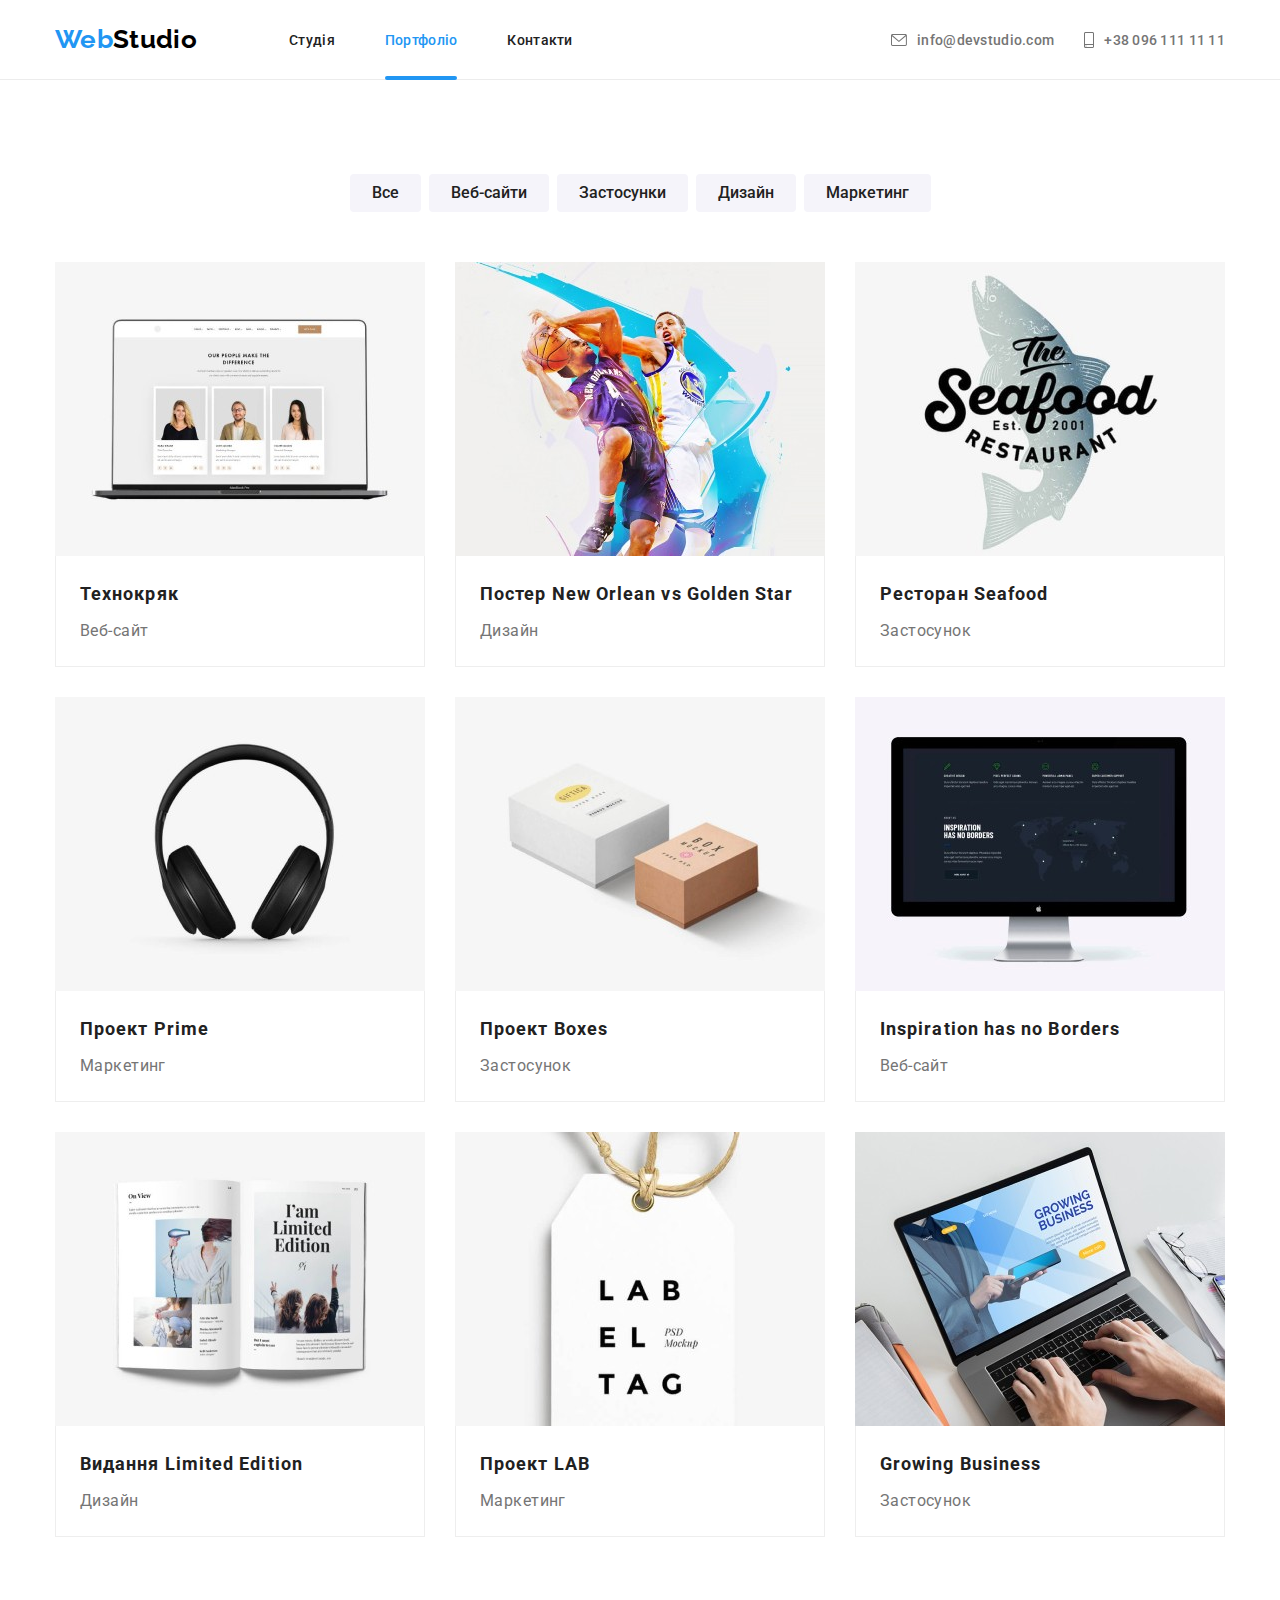
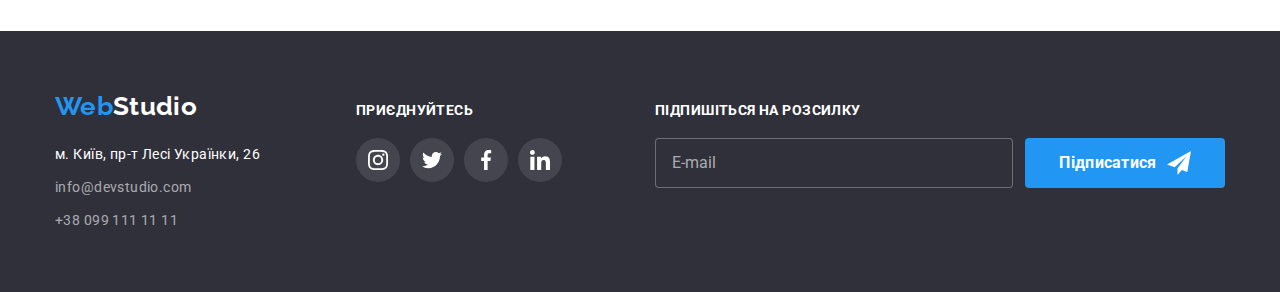
==== commit 51054dfc: "after 2d revision" ====
--- a/portfolio.html
+++ b/portfolio.html
@@ -39,24 +39,30 @@
 						</button>
 						<ul class="nav__list">
 							<li class="nav__item">
-								<a class="nav__link" href="./index.html">Студія</a>
+								<a class="nav__link nav__link--current" href="./index.html">Студія</a>
 							</li>
 							<li class="nav__item">
-								<a class="nav__link nav__link--current" href="./portfolio.html">Портфоліо</a>
+								<a class="nav__link" href="./portfolio.html">Портфоліо</a>
 							</li>
-							<li class="nav__item"><a class="nav__link" href="./index.html#contacts">Контакти</a></li>
+							<li class="nav__item"><a class="nav__link" href="./portfolio.html#contacts">Контакти</a></li>
 						</ul>
 						<ul class="header-contacts__list">
+							<li class="header-contacts__item">
+								<a class="header-contacts__link" href="tel:+380961111111">
+									<div class="header-contacts__text">+38 096 111 11 11</div>
+								</a>
+							</li>
 							<li class="header-contacts__item">
 								<a class="header-contacts__link" href="mailto:info@devstudio.com">
 									<div class="header-contacts__text">info@devstudio.com</div>
 								</a>
 							</li>
-							<li class="header-contacts__item">
-								<a class="header-contacts__link" href="tel:+380961111111">
-									<div class="header-contacts__text">+38 096 111 11 11</div>
-								</a>
-							</li>
+						</ul>
+						<ul class="mobile-socials__list">
+							<li class="mobile-socials__item"><a class="mobile-socials__link" href="">Instagram</a></li>
+							<li class="mobile-socials__item"><a class="mobile-socials__link" href="">Twitter</a></li>
+							<li class="mobile-socials__item"><a class="mobile-socials__link" href="">Facebook</a></li>
+							<li class="mobile-socials__item"><a class="mobile-socials__link" href="">Linkedin</a></li>
 						</ul>
 					</div>
 				</div>
--- a/css/main.min.css
+++ b/css/main.min.css
@@ -1 +1 @@
-:root{--main-font: "Roboto", sans-serif;--secondary-font: "Raleway", sans-serif;--main-text-color: #757575;--nav-text-color: #000000;--main-header-color: #ffffff;--secondary-header-color: #212121;--footer-contacts-color: rgba(255, 255, 255, 0.6);--main-bcg-color: #ffffff;--secondary-bcg-color: #f5f4fa;--hero-bcg-color: #2f303a;--footer-bcg-color: #2f303a;--icons-main-color: #afb1b8;--border-color: #eeeeee;--border-line-color: #ececec;--accent-color: #2196f3;--btn-hover-color: #188ce8;--items: 4;--indent: 30px;--btn-close-radius: 0;--animation: 250ms cubic-bezier(0.4, 0, 0.2, 1)}.visually-hidden{position:absolute;white-space:nowrap;width:1px;height:1px;overflow:hidden;border:0;padding:0;clip:rect(0 0 0 0);-webkit-clip-path:inset(50%);clip-path:inset(50%);margin:-1px}.no-scroll{overflow:hidden}.form__btn,.subscribe__btn,.hero__btn{border-radius:4px;border:1px;color:var(--main-header-color);background-color:var(--accent-color);font-weight:700;font-size:16px;line-height:1.875;letter-spacing:.02em;-webkit-box-shadow:0px 4px 4px rgba(0,0,0,0);box-shadow:0px 4px 4px rgba(0,0,0,0);-webkit-transition:-webkit-box-shadow var(--animation);transition:-webkit-box-shadow var(--animation);transition:box-shadow var(--animation);transition:box-shadow var(--animation), -webkit-box-shadow var(--animation)}.form__btn:hover,.subscribe__btn:hover,.hero__btn:hover,.form__btn:focus,.subscribe__btn:focus,.hero__btn:focus{-webkit-box-shadow:0px 4px 4px rgba(0,0,0,.15);box-shadow:0px 4px 4px rgba(0,0,0,.15);cursor:pointer}.address__list,.clients__list,.team__list,.works__list,.features__list,.header-contacts__list,.nav__list,.filter,.mobile-socials__list,.socials__list,.project{padding:0;margin:0;list-style:none}.address__link,.clients__link,.header-contacts__link,.nav__link,.mobile-socials__link,.socials__link,.project__link,.logo{color:var(--main-text-color);text-decoration:none;display:inline-block}h1,h2,h3,p{margin:0}img{display:block;max-width:100%;height:auto;-o-object-fit:cover;object-fit:cover;-o-object-position:center;object-position:center}body{color:var(--main-text-color);background-color:var(--main-bcg-color);font-family:var(--main-font);font-size:14px;line-height:1.19;letter-spacing:.03em}.container{margin:0 auto;padding:0 15px}@media screen and (min-width: 480px){.container{width:480px}}@media screen and (min-width: 768px){.container{width:768px}}@media screen and (min-width: 1200px){.container{width:1200px}}.section-title{margin-bottom:30px;text-align:center;font-size:28px;line-height:1.1785714286;color:var(--secondary-header-color)}@media screen and (min-width: 1200px){.section-title{margin-bottom:50px;font-size:36px}}.logo{font-family:var(--secondary-font);font-weight:700;font-size:24px;line-height:1.1666666667}@media screen and (min-width: 1200px){.logo{font-family:var(--secondary-font);font-weight:700;font-size:26px;line-height:1.1923076923}}.logo__leftpart{color:var(--accent-color)}.logo__rightpart{margin-left:-7px;color:var(--nav-text-color)}.logo-rightpart--dark-theme{color:var(--main-header-color)}.hero__btn{padding:10px 24px;letter-spacing:.06em;-webkit-transition:background-color var(--animation);transition:background-color var(--animation)}.hero__btn:hover,.hero__btn:focus{background-color:var(--btn-hover-color)}@media screen and (min-width: 1200px){.hero__btn{padding:10px 32px}}.subscribe__btn{display:-webkit-inline-box;display:-ms-inline-flexbox;display:inline-flex;-webkit-box-pack:center;-ms-flex-pack:center;justify-content:center;-webkit-box-align:center;-ms-flex-align:center;align-items:center;gap:10px;width:200px;padding:10px 28px;background-color:var(--accent-color);-webkit-transition:background-color var(--animation);transition:background-color var(--animation)}.subscribe__btn:hover,.subscribe__btn:focus{background-color:var(--btn-hover-color)}.subscribe__icon{fill:var(--main-header-color)}.form__btn{display:block;width:200px;padding:10px 52px;-webkit-transition:background-color var(--animation);transition:background-color var(--animation)}.form__btn:hover,.form__btn:focus{background-color:var(--btn-hover-color)}.project{display:-webkit-box;display:-ms-flexbox;display:flex;-ms-flex-wrap:wrap;flex-wrap:wrap;gap:var(--indent);text-align:start}.project__item{--items: 1;width:450px;-ms-flex-preferred-size:calc((100% - var(--indent) * (var(--items) - 1)) / var(--items));flex-basis:calc((100% - var(--indent) * (var(--items) - 1)) / var(--items))}@media screen and (min-width: 768px){.project__item{--items: 2;width:354px;-ms-flex-preferred-size:calc((100% - var(--indent) * (var(--items) - 1)) / var(--items));flex-basis:calc((100% - var(--indent) * (var(--items) - 1)) / var(--items))}}@media screen and (min-width: 1200px){.project__item{--items: 3;width:370px;-ms-flex-preferred-size:calc((100% - var(--indent) * (var(--items) - 1)) / var(--items));flex-basis:calc((100% - var(--indent) * (var(--items) - 1)) / var(--items))}}.project__link{-webkit-box-shadow:0px 1px 1px rgba(0,0,0,0),0px 4px 4px rgba(0,0,0,0),1px 4px 6px rgba(0,0,0,0);box-shadow:0px 1px 1px rgba(0,0,0,0),0px 4px 4px rgba(0,0,0,0),1px 4px 6px rgba(0,0,0,0);-webkit-transition:-webkit-box-shadow var(--animation);transition:-webkit-box-shadow var(--animation);transition:box-shadow var(--animation);transition:box-shadow var(--animation), -webkit-box-shadow var(--animation)}.project__link:hover,.project__link:focus{-webkit-box-shadow:0px 1px 1px rgba(0,0,0,.12),0px 4px 4px rgba(0,0,0,.06),1px 4px 6px rgba(0,0,0,.16);box-shadow:0px 1px 1px rgba(0,0,0,.12),0px 4px 4px rgba(0,0,0,.06),1px 4px 6px rgba(0,0,0,.16)}.project__content{padding:20px 24px;border:1px solid var(--border-color);border-top:none}@media screen and (min-width: 768px)and (max-width: 1199px){.project__content{height:146px}}.project__header{margin-bottom:4px;color:var(--secondary-header-color);font-weight:700;font-size:18px;line-height:2;letter-spacing:.06em}.project__desc{font-size:16px;line-height:1.875}.project__backdrop{position:relative;overflow:hidden}.project__backdrop::before{position:absolute;top:0;left:0;-webkit-transform:translateY(100%);transform:translateY(100%);opacity:0;width:100%;height:100%;display:inline-block;content:"";background-color:rgba(33,150,243,.8);-webkit-transition:opacity var(--animation),-webkit-transform var(--animation);transition:opacity var(--animation),-webkit-transform var(--animation);transition:transform var(--animation),opacity var(--animation);transition:transform var(--animation),opacity var(--animation),-webkit-transform var(--animation)}.project__link:hover .project__backdrop::before,.project__link:focus .project__backdrop::before{opacity:1;-webkit-transform:translateY(0);transform:translateY(0)}.project__backdrop-text{position:absolute;top:50%;left:50%;-webkit-transform:translate(-50%, 50%);transform:translate(-50%, 50%);opacity:0;width:100%;height:100%;padding:63px 24px;font-size:18px;line-height:1.5555555556;color:var(--main-bcg-color);-webkit-transition:opacity var(--animation),-webkit-transform var(--animation);transition:opacity var(--animation),-webkit-transform var(--animation);transition:transform var(--animation),opacity var(--animation);transition:transform var(--animation),opacity var(--animation),-webkit-transform var(--animation)}.project__link:hover .project__backdrop-text,.project__link:focus .project__backdrop-text{opacity:1;-webkit-transform:translate(-50%, -50%);transform:translate(-50%, -50%)}.socials__header{text-transform:uppercase;text-align:center;color:var(--main-header-color);font-weight:700;line-height:1.17;letter-spacing:.03em;margin-bottom:20px}@media screen and (min-width: 1200px){.socials__header{text-align:start}}.socials__list{display:-webkit-box;display:-ms-flexbox;display:flex;-webkit-box-align:center;-ms-flex-align:center;align-items:center;-webkit-box-pack:center;-ms-flex-pack:center;justify-content:center;gap:10px}.socials__link{display:-webkit-box;display:-ms-flexbox;display:flex;-webkit-box-align:center;-ms-flex-align:center;align-items:center;-webkit-box-pack:center;-ms-flex-pack:center;justify-content:center;width:44px;height:44px;border-radius:50%;-webkit-transition:background-color var(--animation);transition:background-color var(--animation)}.socials__link:hover,.socials__link:focus{background-color:var(--accent-color)}.socials__link--dark-theme{background-color:rgba(255,255,255,.1)}.socials__link:hover .socials__icon,.socials__link:focus .socials__icon{fill:#fff}.socials__icon--light-theme{fill:var(--icons-main-color);-webkit-transition:fill var(--animation);transition:fill var(--animation)}.socials__icon--dark-theme{fill:#fff;-webkit-transition:fill var(--animation);transition:fill var(--animation)}.mobile-socials__list{display:-webkit-box;display:-ms-flexbox;display:flex;margin-top:64px}.mobile-socials__item:not(:last-child){border-right:1px solid rgba(33,33,33,.2)}.mobile-socials__link{color:var(--accent-color);font-weight:500;font-size:18px;line-height:1.2222222222;letter-spacing:.02em;padding-right:10px;padding-left:10px}.filter{--indent: 15px 8px;display:-webkit-box;display:-ms-flexbox;display:flex;-ms-flex-wrap:wrap;flex-wrap:wrap;gap:var(--indent);-webkit-box-pack:start;-ms-flex-pack:start;justify-content:flex-start;margin-bottom:30px}@media screen and (min-width: 768px){.filter{-webkit-box-pack:center;-ms-flex-pack:center;justify-content:center}}@media screen and (min-width: 1200px){.filter{margin-bottom:50px}}.filter__btn{border-radius:4px;border:none;padding:6px 22px;color:var(--secondary-header-color);background-color:var(--secondary-bcg-color);-webkit-box-shadow:0px 3px 1px rgba(0,0,0,0),0px 1px 2px rgba(0,0,0,0),0px 2px 2px rgba(0,0,0,0);box-shadow:0px 3px 1px rgba(0,0,0,0),0px 1px 2px rgba(0,0,0,0),0px 2px 2px rgba(0,0,0,0);font-weight:500;font-size:16px;line-height:1.63;-webkit-transition:color var(--animation),background-color var(--animation),-webkit-box-shadow var(--animation);transition:color var(--animation),background-color var(--animation),-webkit-box-shadow var(--animation);transition:color var(--animation),background-color var(--animation),box-shadow var(--animation);transition:color var(--animation),background-color var(--animation),box-shadow var(--animation),-webkit-box-shadow var(--animation)}.filter__btn:hover,.filter__btn:focus,.filter__btn:active{cursor:pointer;color:var(--main-header-color);background-color:var(--accent-color);-webkit-box-shadow:0px 3px 1px rgba(0,0,0,.1),0px 1px 2px rgba(0,0,0,.08),0px 2px 2px rgba(0,0,0,.12);box-shadow:0px 3px 1px rgba(0,0,0,.1),0px 1px 2px rgba(0,0,0,.08),0px 2px 2px rgba(0,0,0,.12)}.backdrop{position:fixed;top:0;left:0;width:100%;height:100%;z-index:150;display:-webkit-box;display:-ms-flexbox;display:flex;-webkit-box-align:center;-ms-flex-align:center;align-items:center;-webkit-box-pack:center;-ms-flex-pack:center;justify-content:center;background-color:rgba(0,0,0,.2);opacity:1;visibility:visible;pointer-events:initial;-webkit-transition:opacity var(--animation),visibility var(--animation);transition:opacity var(--animation),visibility var(--animation)}.backdrop.is-hidden{opacity:0;visibility:hidden;pointer-events:none}.modal{position:relative;-webkit-transform:scale(1);transform:scale(1);z-index:200;width:450px;border-radius:4px;opacity:1;-webkit-transition:opacity var(--animation),-webkit-transform var(--animation);transition:opacity var(--animation),-webkit-transform var(--animation);transition:transform var(--animation),opacity var(--animation);transition:transform var(--animation),opacity var(--animation),-webkit-transform var(--animation);background-color:var(--main-bcg-color)}.backdrop.is-hidden .modal{opacity:0;-webkit-transform:scale(0.3);transform:scale(0.3)}@media screen and (min-width: 1200px){.modal{width:530px}}.modal__btn-close{width:30px;height:30px;padding:6px;border-radius:50%;position:absolute;top:0;left:100%;-webkit-transform:translate(-100%, 0%);transform:translate(-100%, 0%);cursor:pointer;display:-webkit-box;display:-ms-flexbox;display:flex;-webkit-box-align:center;-ms-flex-align:center;align-items:center;-webkit-box-pack:center;-ms-flex-pack:center;justify-content:center;margin-top:8px;margin-left:-8px;border:1px solid rgba(0,0,0,.1);background-color:rgba(0,0,0,0)}.modal__btn-icon{fill:#000;-webkit-transition:fill var(--animation);transition:fill var(--animation)}.modal__btn-close:hover .modal__btn-icon,.modal__btn-close:focus .modal__btn-icon{fill:var(--accent-color)}.form{display:-webkit-box;display:-ms-flexbox;display:flex;-webkit-box-orient:vertical;-webkit-box-direction:normal;-ms-flex-direction:column;flex-direction:column;-webkit-box-align:center;-ms-flex-align:center;align-items:center;padding:40px}.form__title{display:block;text-align:center;margin-bottom:12px;font-weight:700;font-size:20px;line-height:1.5;color:var(--secondary-header-color)}@media screen and (min-width: 1200px){.form-title{line-height:1.172}}.form__group{display:-webkit-box;display:-ms-flexbox;display:flex;-webkit-box-orient:vertical;-webkit-box-direction:normal;-ms-flex-direction:column;flex-direction:column;gap:10px;width:100%;margin-bottom:20px}.form__wrap{display:-webkit-box;display:-ms-flexbox;display:flex;-webkit-box-orient:vertical;-webkit-box-direction:normal;-ms-flex-direction:column;flex-direction:column;gap:4px;width:100%;position:relative;top:0;left:0;font-size:12px;line-height:1.1666666667;letter-spacing:.01em}.form__input{height:40px;border:1px solid rgba(33,33,33,.2);border-radius:4px;padding:12px 15px;padding-left:40px;-webkit-transition:border-color var(--animation);transition:border-color var(--animation)}.form__input:hover,.form__input:focus{cursor:pointer}.form__input:hover,.form__label:focus-within .form__input{border-color:var(--accent-color)}.form__input:focus-visible{outline:rgba(0,0,0,0);border:1px solid var(--accent-color)}.form__icon{position:absolute;top:0;left:0;margin-left:12px;margin-top:28px;pointer-events:none;fill:var(--secondary-header-color);-webkit-transition:fill var(--animation);transition:fill var(--animation)}.form__wrap:focus-within .form__icon,.form__wrap:hover .form__icon{fill:var(--accent-color)}.form__textarea{height:120px;resize:none;border:1px solid rgba(33,33,33,.2);border-radius:4px;padding:12px 15px;font-size:12px;line-height:1.17;letter-spacing:.01em;-webkit-transition:border-color var(--animation);transition:border-color var(--animation)}.form__textarea:hover{border-color:var(--accent-color);cursor:pointer}.form__textarea:focus{cursor:pointer}.form__textarea::-webkit-input-placeholder{font-size:12px;line-height:1.17;letter-spacing:.01em;color:rgba(117,117,117,.5)}.form__textarea::-moz-placeholder{font-size:12px;line-height:1.17;letter-spacing:.01em;color:rgba(117,117,117,.5)}.form__textarea:-ms-input-placeholder{font-size:12px;line-height:1.17;letter-spacing:.01em;color:rgba(117,117,117,.5)}.form__textarea::-ms-input-placeholder{font-size:12px;line-height:1.17;letter-spacing:.01em;color:rgba(117,117,117,.5)}.form__textarea::placeholder{font-size:12px;line-height:1.17;letter-spacing:.01em;color:rgba(117,117,117,.5)}.form__textarea:focus-visible{outline:rgba(0,0,0,0);border:1px solid var(--accent-color)}.form-agreement{display:-webkit-box;display:-ms-flexbox;display:flex;-webkit-box-align:center;-ms-flex-align:center;align-items:center;height:15px;font-size:12px;line-height:1.1666666667;margin-bottom:30px}@media screen and (min-width: 1200px){.form-agreement{height:24px;line-height:1.7142857143}}.form-agreement__link{-webkit-user-select:none;-moz-user-select:none;-ms-user-select:none;user-select:none;color:var(--accent-color);text-underline-position:under}.form-agreement__link:hover,.form-agreement__link:focus{cursor:pointer}.form-agreement__text{margin-left:8px;-webkit-user-select:none;-moz-user-select:none;-ms-user-select:none;user-select:none}.form-agreement__unchecked{pointer-events:none;fill:#212121;opacity:1;-webkit-transition:fill var(--animation),opacity var(--animation);transition:fill var(--animation),opacity var(--animation)}.form-agreement:hover .form-agreement__unchecked,.form-agreement__checkbox:focus+.form-agreement__icon .form-agreement__unchecked{fill:var(--accent-color)}.form-agreement__checkbox:checked+.form-agreement__icon .form-agreement__unchecked{opacity:0}.form-agreement__checked{pointer-events:none;opacity:0;-webkit-transition:opacity var(--animation);transition:opacity var(--animation)}.form-agreement__checkbox:checked+.form-agreement__icon .form-agreement__checked{opacity:1}.subscribe{display:-webkit-box;display:-ms-flexbox;display:flex;-webkit-box-orient:vertical;-webkit-box-direction:normal;-ms-flex-direction:column;flex-direction:column;-webkit-box-pack:center;-ms-flex-pack:center;justify-content:center;-webkit-box-align:center;-ms-flex-align:center;align-items:center;width:100%}@media screen and (min-width: 1200px){.subscribe{-webkit-box-align:start;-ms-flex-align:start;align-items:flex-start}}.subscribe__header{margin-bottom:20px;text-transform:uppercase;font-weight:700;font-size:14px;line-height:1.1428571429;letter-spacing:.03em;color:var(--main-header-color)}.subscribe__wrap{display:-webkit-box;display:-ms-flexbox;display:flex;-webkit-box-orient:vertical;-webkit-box-direction:normal;-ms-flex-direction:column;flex-direction:column;-webkit-box-align:center;-ms-flex-align:center;align-items:center;gap:20px;width:100%}@media screen and (min-width: 1200px){.subscribe__wrap{-webkit-box-orient:horizontal;-webkit-box-direction:normal;-ms-flex-direction:row;flex-direction:row;gap:12px}}.subscribe__input{width:100%;min-height:50px;color:rgba(255,255,255,.6);background-color:var(--hero-bcg-color);border:1px solid rgba(255,255,255,.3);border-radius:4px;padding-left:16px;padding-right:16px;-webkit-box-shadow:0px 4px 4px rgba(0,0,0,0);box-shadow:0px 4px 4px rgba(0,0,0,0);-webkit-transition:-webkit-box-shadow var(--animation);transition:-webkit-box-shadow var(--animation);transition:box-shadow var(--animation);transition:box-shadow var(--animation), -webkit-box-shadow var(--animation)}.subscribe__input::-webkit-input-placeholder{font-size:16px;line-height:1.25;color:rgba(255,255,255,.6)}.subscribe__input::-moz-placeholder{font-size:16px;line-height:1.25;color:rgba(255,255,255,.6)}.subscribe__input:-ms-input-placeholder{font-size:16px;line-height:1.25;color:rgba(255,255,255,.6)}.subscribe__input::-ms-input-placeholder{font-size:16px;line-height:1.25;color:rgba(255,255,255,.6)}.subscribe__input::placeholder{font-size:16px;line-height:1.25;color:rgba(255,255,255,.6)}.subscribe__input:focus-visible{-webkit-box-shadow:0px 4px 4px rgba(0,0,0,.15);box-shadow:0px 4px 4px rgba(0,0,0,.15);outline:none}@media screen and (min-width: 480px){.subscribe__input{width:450px}}@media screen and (min-width: 1200px){.subscribe__input{width:358px}}.burger-menu,.menu-close{display:-webkit-box;display:-ms-flexbox;display:flex;-webkit-box-align:center;-ms-flex-align:center;align-items:center;-webkit-box-pack:center;-ms-flex-pack:center;justify-content:center;width:40px;height:40px;background-color:rgba(0,0,0,0);border:none;margin-left:auto;cursor:pointer}@media screen and (min-width: 768px){.burger-menu,.menu-close{display:none}}.burger-menu .burger-menu__icon{-webkit-transition:fill var(--animation);transition:fill var(--animation)}.burger-menu:hover .burger-menu__icon,.burger-menu:focus .burger-menu__icon{fill:var(--accent-color)}.menu-close{position:absolute;top:0;right:0;-webkit-transform:translate(-50% -50%);transform:translate(-50% -50%);margin-top:10px;margin-right:15px}.menu-close .menu-close__icon{-webkit-transition:fill var(--animation);transition:fill var(--animation)}.menu-close:hover .menu-close__icon,.menu-close:focus .menu-close__icon{fill:var(--accent-color)}.menu-backdrop{position:fixed;top:0;left:0;z-index:100;width:100%;height:100%;opacity:0;pointer-events:none;visibility:hidden;-webkit-transition:opacity var(--animation),visibility var(--animation);transition:opacity var(--animation),visibility var(--animation);background-color:0px 4px 8px rgba(0,0,0,.04),0px 2px 4px rgba(0,0,0,.08),0px 1px 3px rgba(0,0,0,.16)}.menu-backdrop.is-open{opacity:1;pointer-events:initial;visibility:visible}.menu-container{margin-left:auto;max-width:100%;height:100%;background-color:#fff;padding-top:48px;padding-left:40px;padding-bottom:48px;-webkit-transform:translateX(100%);transform:translateX(100%);-webkit-transition:-webkit-transform var(--animation);transition:-webkit-transform var(--animation);transition:transform var(--animation);transition:transform var(--animation), -webkit-transform var(--animation)}.menu-backdrop.is-open .menu-container{-webkit-transform:translateX(0);transform:translateX(0)}@media screen and (max-width: 767px){.menu-container{display:-webkit-box;display:-ms-flexbox;display:flex;-webkit-box-orient:vertical;-webkit-box-direction:normal;-ms-flex-direction:column;flex-direction:column}.nav__list{margin-bottom:auto}}.header{width:100%;height:60px;border-bottom:1px solid var(--border-line-color);background-color:#fff}.header.transparency{background-color:rgba(255,255,255,.9);-webkit-backdrop-filter:blur();backdrop-filter:blur()}@media screen and (min-width: 768px){.header{height:80px}}.header-container{display:-webkit-box;display:-ms-flexbox;display:flex;-webkit-box-align:center;-ms-flex-align:center;align-items:center;height:100%}@media screen and (max-width: 767px){.nav{display:none}}@media screen and (min-width: 768px){.nav{margin-left:88px}}@media screen and (min-width: 1200px){.nav{margin-left:92px}}.nav__list{display:-webkit-box;display:-ms-flexbox;display:flex;-webkit-box-orient:vertical;-webkit-box-direction:normal;-ms-flex-direction:column;flex-direction:column;gap:32px}@media screen and (min-width: 768px){.nav__list{display:-webkit-box;display:-ms-flexbox;display:flex;-webkit-box-orient:horizontal;-webkit-box-direction:normal;-ms-flex-direction:row;flex-direction:row;gap:54px}}@media screen and (min-width: 1200px){.nav__list{gap:50px}}.nav__link{font-weight:500;font-size:40px;line-height:1.175;letter-spacing:.02em;color:var(--secondary-header-color);display:block;-webkit-transition:color var(--animation);transition:color var(--animation)}@media screen and (min-width: 768px){.nav__link{padding-top:32px;padding-bottom:32px;font-size:14px;line-height:1.1428571429}}.nav__link:hover,.nav__link:focus{color:var(--accent-color)}.nav__link--current{color:var(--accent-color)}@media screen and (min-width: 768px){.nav__link--current{position:relative}.nav__link--current::after{position:absolute;bottom:0;left:0;content:"";width:100%;height:4px;border-radius:2px;background-color:var(--accent-color);display:block}}@media screen and (max-width: 767px){.header-contacts{display:none}}@media screen and (min-width: 768px){.header-contacts{margin-left:auto;display:-webkit-box;display:-ms-flexbox;display:flex}}.header-contacts__list{display:-webkit-box;display:-ms-flexbox;display:flex;-webkit-box-orient:vertical;-webkit-box-direction:normal;-ms-flex-direction:column;flex-direction:column;-webkit-box-align:start;-ms-flex-align:start;align-items:flex-start;gap:32px}@media screen and (min-width: 768px){.header-contacts__list{-webkit-box-orient:vertical;-webkit-box-direction:normal;-ms-flex-direction:column;flex-direction:column;gap:10px}}@media screen and (min-width: 1200px){.header-contacts__list{-webkit-box-orient:horizontal;-webkit-box-direction:normal;-ms-flex-direction:row;flex-direction:row;gap:30px}}.header-contacts__link{display:-webkit-box;display:-ms-flexbox;display:flex;color:var(--main-text-color);font-weight:500;font-size:12px;line-height:1.1666666667;letter-spacing:.02em;-webkit-transition:color var(--animation);transition:color var(--animation)}@media screen and (max-width: 767px){.header-contacts__item:first-child .header-contacts__link{font-size:34px;line-height:1.1470588235;color:var(--accent-color)}}@media screen and (max-width: 767px){.header-contacts__item:last-child .header-contacts__link{font-size:24px;line-height:1.1666666667}}.header-contacts__link:hover,.header-contacts__link:focus{color:var(--accent-color);cursor:pointer}@media screen and (min-width: 768px){.header-contacts__link{display:-webkit-box;display:-ms-flexbox;display:flex;-webkit-box-align:center;-ms-flex-align:center;align-items:center;-webkit-box-pack:center;-ms-flex-pack:center;justify-content:center;gap:8px;font-weight:500;font-size:12px;line-height:1.1666666667;letter-spacing:.02em;color:var(--main-text-color)}}@media screen and (min-width: 1200px){.header-contacts__link{gap:10px;padding-top:32px;padding-bottom:32px;font-size:14px;line-height:1.1428571429}}.header-contacts__icon{fill:var(--main-text-color);-webkit-transition:fill var(--animation);transition:fill var(--animation)}.header-contacts__link:hover .header-contacts__icon,.header-contacts__link:focus .header-contacts__icon{fill:var(--accent-color)}.hero{text-align:center;max-width:1600px;padding-top:200px;padding-bottom:200px;margin-left:auto;margin-right:auto;background-position:center;background-size:cover;background-color:#c4c4c4;background-repeat:no-repeat;background-position:center;background-image:-webkit-gradient(linear, left top, right top, from(rgba(47, 48, 58, 0.4)), to(rgba(47, 48, 58, 0.4))),url(../images/hero/hero@1x_sm.jpg);background-image:linear-gradient(to right, rgba(47, 48, 58, 0.4), rgba(47, 48, 58, 0.4)),url(../images/hero/hero@1x_sm.jpg)}@media(min-device-pixel-ratio: 2),(-webkit-min-device-pixel-ratio: 2),(min-resolution: 192dpi),(min-resolution: 2dppx){.hero{background-image:-webkit-gradient(linear, left top, right top, from(rgba(47, 48, 58, 0.4)), to(rgba(47, 48, 58, 0.4))),url(../images/hero/hero@2x_sm.jpg);background-image:linear-gradient(to right, rgba(47, 48, 58, 0.4), rgba(47, 48, 58, 0.4)),url(../images/hero/hero@2x_sm.jpg)}}@media screen and (min-width: 768px){.hero{background-image:-webkit-gradient(linear, left top, right top, from(rgba(47, 48, 58, 0.4)), to(rgba(47, 48, 58, 0.4))),url(../images/hero/hero@1x_md.jpg);background-image:linear-gradient(to right, rgba(47, 48, 58, 0.4), rgba(47, 48, 58, 0.4)),url(../images/hero/hero@1x_md.jpg)}}@media screen and (min-width: 768px)and (min-device-pixel-ratio: 2),screen and (min-width: 768px)and (-webkit-min-device-pixel-ratio: 2),screen and (min-width: 768px)and (min-resolution: 192dpi),screen and (min-width: 768px)and (min-resolution: 2dppx){.hero{background-image:-webkit-gradient(linear, left top, right top, from(rgba(47, 48, 58, 0.4)), to(rgba(47, 48, 58, 0.4))),url(../images/hero/hero@2x_md.jpg);background-image:linear-gradient(to right, rgba(47, 48, 58, 0.4), rgba(47, 48, 58, 0.4)),url(../images/hero/hero@2x_md.jpg)}}@media screen and (min-width: 1200px){.hero{background-image:-webkit-gradient(linear, left top, right top, from(rgba(47, 48, 58, 0.4)), to(rgba(47, 48, 58, 0.4))),url(../images/hero/hero@1x_lg.jpg);background-image:linear-gradient(to right, rgba(47, 48, 58, 0.4), rgba(47, 48, 58, 0.4)),url(../images/hero/hero@1x_lg.jpg)}}@media screen and (min-width: 1200px)and (min-device-pixel-ratio: 2),screen and (min-width: 1200px)and (-webkit-min-device-pixel-ratio: 2),screen and (min-width: 1200px)and (min-resolution: 192dpi),screen and (min-width: 1200px)and (min-resolution: 2dppx){.hero{background-image:-webkit-gradient(linear, left top, right top, from(rgba(47, 48, 58, 0.4)), to(rgba(47, 48, 58, 0.4))),url(../images/hero/hero@2x_lg.jpg);background-image:linear-gradient(to right, rgba(47, 48, 58, 0.4), rgba(47, 48, 58, 0.4)),url(../images/hero/hero@2x_lg.jpg)}}.hero__title{max-width:695px;margin-left:auto;margin-right:auto;margin-bottom:30px;color:var(--main-header-color);text-transform:uppercase;font-weight:900;font-size:44px;line-height:1.6153846154;letter-spacing:.06em}@media screen and (min-width: 1200px){.hero__title{font-size:44px;line-height:1.3636363636}}.features{margin:0 auto;padding:60px 0 60px;background-color:var(--main-bcg-color);text-align:center}@media screen and (min-width: 1200px){.features{margin:0 auto;padding:94px 0 94px;background-color:var(--main-bcg-color);text-align:center}}.features__list{--items: 1;display:-webkit-box;display:-ms-flexbox;display:flex;-ms-flex-wrap:wrap;flex-wrap:wrap;gap:var(--indent)}.features__item{max-width:450px;-ms-flex-preferred-size:calc((100% - var(--indent) * (var(--items) - 1)) / var(--items));flex-basis:calc((100% - var(--indent) * (var(--items) - 1)) / var(--items));display:-webkit-box;display:-ms-flexbox;display:flex;-webkit-box-orient:vertical;-webkit-box-direction:normal;-ms-flex-direction:column;flex-direction:column}.features__icon-wrap{display:-webkit-box;display:-ms-flexbox;display:flex;-webkit-box-pack:center;-ms-flex-pack:center;justify-content:center;-webkit-box-align:center;-ms-flex-align:center;align-items:center;max-width:450px;height:120px;border-radius:4px;margin-bottom:30px;background-color:var(--secondary-bcg-color)}.features__header{text-transform:uppercase;text-align:center;margin-bottom:10px;color:var(--secondary-header-color);text-align:center}.features__text{text-align:left;line-height:1.7142857143}@media screen and (min-width: 768px){.features__list{--items: 2}.features__item{max-width:354px;-ms-flex-preferred-size:calc((100% - var(--indent) * (var(--items) - 1)) / var(--items));flex-basis:calc((100% - var(--indent) * (var(--items) - 1)) / var(--items))}.features__item:nth-child(2n){margin-bottom:27px}.features__item:last-child{margin-bottom:0}.features__icon-wrap{max-width:354px}.features__header{text-align:left}}@media screen and (min-width: 1200px){.features__list{--items: 4}.features__item{max-width:270px}.features__icon-wrap{max-width:270px}}@media screen and (max-width: 1199px){.works{display:none}}@media screen and (min-width: 1200px){.works{margin:0 auto;padding:0 0 94px;background-color:var(--main-bcg-color);text-align:center}.works__list{display:-webkit-box;display:-ms-flexbox;display:flex;-ms-flex-wrap:wrap;flex-wrap:wrap;gap:var(--indent);text-align:center}.works__item{--items: 3;min-width:370px;-ms-flex-preferred-size:calc((100% - var(--indent) * (var(--items) - 1)) / var(--items));flex-basis:calc((100% - var(--indent) * (var(--items) - 1)) / var(--items));position:relative}.works__description{position:absolute;left:0;bottom:0;width:100%;font-weight:700;line-height:1.1428571429;text-transform:uppercase;color:#fff;padding:27px 0;background-color:rgba(47,48,58,.8);display:block}}.team{margin:0 auto;padding:60px 0 60px;background-color:var(--secondary-bcg-color);text-align:center}@media screen and (min-width: 1200px){.team{margin:0 auto;padding:94px 0 94px;background-color:var(--secondary-bcg-color);text-align:center}}.team__list{display:-webkit-box;display:-ms-flexbox;display:flex;-ms-flex-wrap:wrap;flex-wrap:wrap;gap:var(--indent)}.team__item{--items: 1;max-width:450px;-ms-flex-preferred-size:calc((100% - var(--indent) * (var(--items) - 1)) / var(--items));flex-basis:calc((100% - var(--indent) * (var(--items) - 1)) / var(--items));border-radius:0px 0px 4px 4px;background-color:var(--main-bcg-color);-webkit-box-shadow:0px 1px 3px rgba(0,0,0,.12),0px 1px 1px rgba(0,0,0,.14),0px 2px 1px rgba(0,0,0,.2);box-shadow:0px 1px 3px rgba(0,0,0,.12),0px 1px 1px rgba(0,0,0,.14),0px 2px 1px rgba(0,0,0,.2)}@media screen and (min-width: 768px){.team__item{--items: 2;width:354px}}@media screen and (min-width: 1200px){.team__item{--items: 4;max-width:270px}}.team__textpart{padding-top:30px;padding-bottom:24px}@media screen and (min-width: 1200px){.team__textpart{padding-bottom:30px}}.team__header{margin-bottom:10px;color:var(--secondary-header-color);font-weight:500;font-size:16px}.team__text{margin-bottom:16px;font-size:16px}.clients{margin:0 auto;padding:60px 0 60px;background-color:var(--secondary-bcg-color);text-align:center}@media screen and (min-width: 1200px){.clients{margin:0 auto;padding:94px 0 94px;background-color:var(--secondary-bcg-color);text-align:center}}.clients__list{display:-webkit-box;display:-ms-flexbox;display:flex;-ms-flex-wrap:wrap;flex-wrap:wrap;gap:var(--indent);-webkit-box-align:center;-ms-flex-align:center;align-items:center;-webkit-box-pack:center;-ms-flex-pack:center;justify-content:center}.clients-item{--items: 2;-ms-flex-preferred-size:calc((100% - var(--indent) * (var(--items) - 1)) / var(--items));flex-basis:calc((100% - var(--indent) * (var(--items) - 1)) / var(--items))}.clients__link{display:-webkit-box;display:-ms-flexbox;display:flex;-webkit-box-align:center;-ms-flex-align:center;align-items:center;-webkit-box-pack:center;-ms-flex-pack:center;justify-content:center;width:210px;height:92px;border:1px solid var(--icons-main-color);border-radius:4px;-webkit-transition:border-color var(--animation);transition:border-color var(--animation)}.clients__link:hover,.clients__link:focus{border-color:var(--accent-color)}.clients__icon{fill:var(--icons-main-color);-webkit-transition:fill var(--animation);transition:fill var(--animation)}.clients__link:hover .clients__icon,.clients__link:focus .clients__icon{fill:var(--accent-color)}@media screen and (min-width: 768px){.clients-item{--items: 3;-ms-flex-preferred-size:calc((100% - var(--indent) * (var(--items) - 1)) / var(--items));flex-basis:calc((100% - var(--indent) * (var(--items) - 1)) / var(--items))}.clients__link{width:226px}}@media screen and (min-width: 1200px){.clients-item{--items: 6;-ms-flex-preferred-size:calc((100% - var(--indent) * (var(--items) - 1)) / var(--items));flex-basis:calc((100% - var(--indent) * (var(--items) - 1)) / var(--items))}.clients__link{width:170px}}.projects{margin:0 auto;padding:60px 0 60px;background-color:var(--main-bcg-color);text-align:center}@media screen and (min-width: 1200px){.projects{margin:0 auto;padding:94px 0 94px;background-color:var(--main-bcg-color);text-align:center}}.address__list{text-align:center}@media screen and (min-width: 1200px){.address__list{text-align:start}}.address__item:not(:last-child){margin-bottom:8px}@media screen and (min-width: 1200px){.address__item:not(:last-child){margin-bottom:9px}}.address__link{color:var(--footer-contacts-color);font-style:normal;line-height:1.7142857143;display:inline-block;-webkit-transition:color var(--animation);transition:color var(--animation)}.address__link:hover,.address__link:focus{color:var(--main-header-color)}.address__item:first-child .address__link{color:var(--main-header-color)}.footer{background-color:var(--footer-bcg-color)}.footer__container{display:-webkit-box;display:-ms-flexbox;display:flex;-webkit-box-orient:vertical;-webkit-box-direction:normal;-ms-flex-direction:column;flex-direction:column;-webkit-box-align:center;-ms-flex-align:center;align-items:center;gap:60px;text-align:center}.footer__logo{margin-bottom:20px}.footer__address-socials{display:-webkit-box;display:-ms-flexbox;display:flex;-webkit-box-orient:vertical;-webkit-box-direction:normal;-ms-flex-direction:column;flex-direction:column;gap:60px}@media screen and (min-width: 768px){.footer__address-socials{-webkit-box-orient:horizontal;-webkit-box-direction:normal;-ms-flex-direction:row;flex-direction:row;-webkit-box-align:baseline;-ms-flex-align:baseline;align-items:baseline;gap:165px}}.footer__wrap{padding-top:60px;padding-bottom:60px}@media screen and (min-width: 1200px){.footer__container{-webkit-box-orient:horizontal;-webkit-box-direction:normal;-ms-flex-direction:row;flex-direction:row;text-align:start;gap:93px}.footer__address-wrap{text-align:start;margin-right:0}.footer__address-socials{-webkit-box-orient:horizontal;-webkit-box-direction:normal;-ms-flex-direction:row;flex-direction:row;-webkit-box-align:baseline;-ms-flex-align:baseline;align-items:baseline;gap:70px}}.footer__logo{margin-bottom:20px}/*# sourceMappingURL=main.min.css.map */+:root{--main-font: "Roboto", sans-serif;--secondary-font: "Raleway", sans-serif;--main-text-color: #757575;--nav-text-color: #000000;--main-header-color: #ffffff;--secondary-header-color: #212121;--footer-contacts-color: rgba(255, 255, 255, 0.6);--main-bcg-color: #ffffff;--secondary-bcg-color: #f5f4fa;--hero-bcg-color: #2f303a;--footer-bcg-color: #2f303a;--icons-main-color: #afb1b8;--border-color: #eeeeee;--border-line-color: #ececec;--accent-color: #2196f3;--btn-hover-color: #188ce8;--items: 4;--indent: 30px;--btn-close-radius: 0;--animation: 250ms cubic-bezier(0.4, 0, 0.2, 1)}.visually-hidden{position:absolute;white-space:nowrap;width:1px;height:1px;overflow:hidden;border:0;padding:0;clip:rect(0 0 0 0);-webkit-clip-path:inset(50%);clip-path:inset(50%);margin:-1px}.no-scroll{overflow:hidden}.form__btn,.subscribe__btn,.hero__btn{border-radius:4px;border:1px;color:var(--main-header-color);background-color:var(--accent-color);font-weight:700;font-size:16px;line-height:1.875;letter-spacing:.02em;-webkit-box-shadow:0px 4px 4px rgba(0,0,0,0);box-shadow:0px 4px 4px rgba(0,0,0,0);-webkit-transition:-webkit-box-shadow var(--animation);transition:-webkit-box-shadow var(--animation);transition:box-shadow var(--animation);transition:box-shadow var(--animation), -webkit-box-shadow var(--animation)}.form__btn:hover,.subscribe__btn:hover,.hero__btn:hover,.form__btn:focus,.subscribe__btn:focus,.hero__btn:focus{-webkit-box-shadow:0px 4px 4px rgba(0,0,0,.15);box-shadow:0px 4px 4px rgba(0,0,0,.15);cursor:pointer}.address__list,.clients__list,.team__list,.works__list,.features__list,.header-contacts__list,.nav__list,.filter,.mobile-socials__list,.socials__list,.project{padding:0;margin:0;list-style:none}.address__link,.clients__link,.header-contacts__link,.nav__link,.mobile-socials__link,.socials__link,.project__link,.logo{color:var(--main-text-color);text-decoration:none;display:inline-block}h1,h2,h3,p{margin:0}img{display:block;max-width:100%;height:auto;-o-object-fit:cover;object-fit:cover;-o-object-position:center;object-position:center}body{color:var(--main-text-color);background-color:var(--main-bcg-color);font-family:var(--main-font);font-size:14px;line-height:1.19;letter-spacing:.03em}.container{margin:0 auto;padding:0 15px}@media screen and (min-width: 480px){.container{width:480px}}@media screen and (min-width: 768px){.container{width:768px}}@media screen and (min-width: 1200px){.container{width:1200px}}.section-title{margin-bottom:30px;text-align:center;font-size:28px;line-height:1.1785714286;color:var(--secondary-header-color)}@media screen and (min-width: 1200px){.section-title{margin-bottom:50px;font-size:36px}}.logo{font-family:var(--secondary-font);font-weight:700;font-size:24px;line-height:1.1666666667}@media screen and (min-width: 1200px){.logo{font-family:var(--secondary-font);font-weight:700;font-size:26px;line-height:1.1923076923}}.logo__leftpart{color:var(--accent-color)}.logo__rightpart{margin-left:-7px;color:var(--nav-text-color)}.logo-rightpart--dark-theme{color:var(--main-header-color)}.hero__btn{padding:10px 24px;letter-spacing:.06em;-webkit-transition:background-color var(--animation);transition:background-color var(--animation)}.hero__btn:hover,.hero__btn:focus{background-color:var(--btn-hover-color)}@media screen and (min-width: 1200px){.hero__btn{padding:10px 32px}}.subscribe__btn{display:-webkit-inline-box;display:-ms-inline-flexbox;display:inline-flex;-webkit-box-pack:center;-ms-flex-pack:center;justify-content:center;-webkit-box-align:center;-ms-flex-align:center;align-items:center;gap:10px;width:200px;padding:10px 28px;background-color:var(--accent-color);-webkit-transition:background-color var(--animation);transition:background-color var(--animation)}.subscribe__btn:hover,.subscribe__btn:focus{background-color:var(--btn-hover-color)}.subscribe__icon{fill:var(--main-header-color)}.form__btn{display:block;width:200px;padding:10px 52px;-webkit-transition:background-color var(--animation);transition:background-color var(--animation)}.form__btn:hover,.form__btn:focus{background-color:var(--btn-hover-color)}.project{display:-webkit-box;display:-ms-flexbox;display:flex;-ms-flex-wrap:wrap;flex-wrap:wrap;gap:var(--indent);text-align:start}.project__item{--items: 1;width:450px;-ms-flex-preferred-size:calc((100% - var(--indent) * (var(--items) - 1)) / var(--items));flex-basis:calc((100% - var(--indent) * (var(--items) - 1)) / var(--items))}@media screen and (min-width: 768px){.project__item{--items: 2;width:354px;-ms-flex-preferred-size:calc((100% - var(--indent) * (var(--items) - 1)) / var(--items));flex-basis:calc((100% - var(--indent) * (var(--items) - 1)) / var(--items))}}@media screen and (min-width: 1200px){.project__item{--items: 3;width:370px;-ms-flex-preferred-size:calc((100% - var(--indent) * (var(--items) - 1)) / var(--items));flex-basis:calc((100% - var(--indent) * (var(--items) - 1)) / var(--items))}}.project__link{-webkit-box-shadow:0px 1px 1px rgba(0,0,0,0),0px 4px 4px rgba(0,0,0,0),1px 4px 6px rgba(0,0,0,0);box-shadow:0px 1px 1px rgba(0,0,0,0),0px 4px 4px rgba(0,0,0,0),1px 4px 6px rgba(0,0,0,0);-webkit-transition:-webkit-box-shadow var(--animation);transition:-webkit-box-shadow var(--animation);transition:box-shadow var(--animation);transition:box-shadow var(--animation), -webkit-box-shadow var(--animation)}.project__link:hover,.project__link:focus{-webkit-box-shadow:0px 1px 1px rgba(0,0,0,.12),0px 4px 4px rgba(0,0,0,.06),1px 4px 6px rgba(0,0,0,.16);box-shadow:0px 1px 1px rgba(0,0,0,.12),0px 4px 4px rgba(0,0,0,.06),1px 4px 6px rgba(0,0,0,.16)}.project__content{padding:20px 24px;border:1px solid var(--border-color);border-top:none}@media screen and (min-width: 768px)and (max-width: 1199px){.project__content{height:146px}}.project__header{margin-bottom:4px;color:var(--secondary-header-color);font-weight:700;font-size:18px;line-height:2;letter-spacing:.06em}.project__desc{font-size:16px;line-height:1.875}.project__backdrop{position:relative;overflow:hidden}.project__backdrop::before{position:absolute;top:0;left:0;-webkit-transform:translateY(100%);transform:translateY(100%);opacity:0;width:100%;height:100%;display:inline-block;content:"";background-color:rgba(33,150,243,.8);-webkit-transition:opacity var(--animation),-webkit-transform var(--animation);transition:opacity var(--animation),-webkit-transform var(--animation);transition:transform var(--animation),opacity var(--animation);transition:transform var(--animation),opacity var(--animation),-webkit-transform var(--animation)}.project__link:hover .project__backdrop::before,.project__link:focus .project__backdrop::before{opacity:1;-webkit-transform:translateY(0);transform:translateY(0)}.project__backdrop-text{position:absolute;top:50%;left:50%;-webkit-transform:translate(-50%, 50%);transform:translate(-50%, 50%);opacity:0;width:100%;height:100%;display:-webkit-inline-box;display:-ms-inline-flexbox;display:inline-flex;-webkit-box-align:center;-ms-flex-align:center;align-items:center;font-size:18px;line-height:1.5555555556;color:var(--main-bcg-color);-webkit-transition:opacity var(--animation),-webkit-transform var(--animation);transition:opacity var(--animation),-webkit-transform var(--animation);transition:transform var(--animation),opacity var(--animation);transition:transform var(--animation),opacity var(--animation),-webkit-transform var(--animation)}.project__link:hover .project__backdrop-text,.project__link:focus .project__backdrop-text{opacity:1;-webkit-transform:translate(-50%, -50%);transform:translate(-50%, -50%)}@media screen and (max-width: 479px){.project__backdrop-text{font-size:16px;padding:0 15px}}@media screen and (min-width: 480px){.project__backdrop-text{padding:77px 24px}}@media screen and (min-width: 768px){.project__backdrop-text{padding:49px 24px 77px 24px}}@media screen and (min-width: 1200px){.project__backdrop-text{padding:63px 24px}}.socials__header{text-transform:uppercase;text-align:center;color:var(--main-header-color);font-weight:700;line-height:1.17;letter-spacing:.03em;margin-bottom:20px}@media screen and (min-width: 1200px){.socials__header{text-align:start}}.socials__list{display:-webkit-box;display:-ms-flexbox;display:flex;-webkit-box-align:center;-ms-flex-align:center;align-items:center;-webkit-box-pack:center;-ms-flex-pack:center;justify-content:center;gap:10px}.socials__link{display:-webkit-box;display:-ms-flexbox;display:flex;-webkit-box-align:center;-ms-flex-align:center;align-items:center;-webkit-box-pack:center;-ms-flex-pack:center;justify-content:center;width:44px;height:44px;border-radius:50%;-webkit-transition:background-color var(--animation);transition:background-color var(--animation)}.socials__link:hover,.socials__link:focus{background-color:var(--accent-color)}.socials__link--dark-theme{background-color:rgba(255,255,255,.1)}.socials__link:hover .socials__icon,.socials__link:focus .socials__icon{fill:#fff}.socials__icon--light-theme{fill:var(--icons-main-color);-webkit-transition:fill var(--animation);transition:fill var(--animation)}.socials__icon--dark-theme{fill:#fff;-webkit-transition:fill var(--animation);transition:fill var(--animation)}.mobile-socials__list{display:-webkit-box;display:-ms-flexbox;display:flex;-ms-flex-wrap:wrap;flex-wrap:wrap;margin-top:64px}.mobile-socials__item:not(:last-child){border-right:1px solid rgba(33,33,33,.2)}.mobile-socials__link{color:var(--accent-color);font-weight:500;font-size:18px;line-height:1.2222222222;letter-spacing:.02em;padding-right:10px;padding-left:10px}.filter{--indent: 15px 8px;display:-webkit-box;display:-ms-flexbox;display:flex;-ms-flex-wrap:wrap;flex-wrap:wrap;gap:var(--indent);-webkit-box-pack:start;-ms-flex-pack:start;justify-content:flex-start;margin-bottom:30px}@media screen and (min-width: 768px){.filter{-webkit-box-pack:center;-ms-flex-pack:center;justify-content:center}}@media screen and (min-width: 1200px){.filter{margin-bottom:50px}}.filter__btn{border-radius:4px;border:none;padding:6px 22px;color:var(--secondary-header-color);background-color:var(--secondary-bcg-color);-webkit-box-shadow:0px 3px 1px rgba(0,0,0,0),0px 1px 2px rgba(0,0,0,0),0px 2px 2px rgba(0,0,0,0);box-shadow:0px 3px 1px rgba(0,0,0,0),0px 1px 2px rgba(0,0,0,0),0px 2px 2px rgba(0,0,0,0);font-weight:500;font-size:16px;line-height:1.63;-webkit-transition:color var(--animation),background-color var(--animation),-webkit-box-shadow var(--animation);transition:color var(--animation),background-color var(--animation),-webkit-box-shadow var(--animation);transition:color var(--animation),background-color var(--animation),box-shadow var(--animation);transition:color var(--animation),background-color var(--animation),box-shadow var(--animation),-webkit-box-shadow var(--animation)}.filter__btn:hover,.filter__btn:focus,.filter__btn:active{cursor:pointer;color:var(--main-header-color);background-color:var(--accent-color);-webkit-box-shadow:0px 3px 1px rgba(0,0,0,.1),0px 1px 2px rgba(0,0,0,.08),0px 2px 2px rgba(0,0,0,.12);box-shadow:0px 3px 1px rgba(0,0,0,.1),0px 1px 2px rgba(0,0,0,.08),0px 2px 2px rgba(0,0,0,.12)}.backdrop{position:fixed;top:0;left:0;width:100%;height:100%;overflow-y:scroll;z-index:150;display:-webkit-box;display:-ms-flexbox;display:flex;-webkit-box-align:center;-ms-flex-align:center;align-items:center;-webkit-box-pack:center;-ms-flex-pack:center;justify-content:center;background-color:rgba(0,0,0,.2);opacity:1;visibility:visible;pointer-events:initial;-webkit-transition:opacity var(--animation),visibility var(--animation);transition:opacity var(--animation),visibility var(--animation)}.backdrop.is-hidden{opacity:0;visibility:hidden;pointer-events:none}.modal{position:absolute;-webkit-transform:scale(1);transform:scale(1);z-index:200;top:0;left:50%;-webkit-transform:translateX(-50%);transform:translateX(-50%);width:100%;width:450px;height:609px;overflow-y:scroll;border-radius:4px;opacity:1;-webkit-transition:opacity var(--animation),-webkit-transform var(--animation);transition:opacity var(--animation),-webkit-transform var(--animation);transition:transform var(--animation),opacity var(--animation);transition:transform var(--animation),opacity var(--animation),-webkit-transform var(--animation);background-color:var(--main-bcg-color)}.backdrop.is-hidden .modal{opacity:0;-webkit-transform:scale(0.3);transform:scale(0.3)}@media screen and (max-width: 480px){.modal{width:100%}}@media screen and (min-width: 480px){.modal{width:450px;height:609px}}@media screen and (min-width: 1200px){.modal{width:528px;height:581px}}.modal__btn-close{position:absolute;width:30px;height:30px;padding:6px;border-radius:50%;top:0;left:100%;-webkit-transform:translate(-100%, 0%);transform:translate(-100%, 0%);cursor:pointer;display:-webkit-box;display:-ms-flexbox;display:flex;-webkit-box-align:center;-ms-flex-align:center;align-items:center;-webkit-box-pack:center;-ms-flex-pack:center;justify-content:center;margin-top:8px;margin-left:-8px;border:1px solid rgba(0,0,0,.1);background-color:rgba(0,0,0,0)}.modal__btn-icon{fill:#000;-webkit-transition:fill var(--animation);transition:fill var(--animation)}.modal__btn-close:hover .modal__btn-icon,.modal__btn-close:focus .modal__btn-icon{fill:var(--accent-color)}.form{display:-webkit-box;display:-ms-flexbox;display:flex;-webkit-box-orient:vertical;-webkit-box-direction:normal;-ms-flex-direction:column;flex-direction:column;-webkit-box-align:center;-ms-flex-align:center;align-items:center;width:100%;height:100%;padding:40px}.form__title{display:block;text-align:center;margin-bottom:12px;font-weight:700;font-size:20px;line-height:1.5;color:var(--secondary-header-color)}@media screen and (min-width: 1200px){.form-title{line-height:1.172}}.form__group{display:-webkit-box;display:-ms-flexbox;display:flex;-webkit-box-orient:vertical;-webkit-box-direction:normal;-ms-flex-direction:column;flex-direction:column;gap:10px;width:100%;margin-bottom:20px}.form__wrap{display:-webkit-box;display:-ms-flexbox;display:flex;-webkit-box-orient:vertical;-webkit-box-direction:normal;-ms-flex-direction:column;flex-direction:column;gap:4px;width:100%;position:relative;top:0;left:0;font-size:12px;line-height:1.1666666667;letter-spacing:.01em}.form__input{height:40px;border:1px solid rgba(33,33,33,.2);border-radius:4px;padding:12px 15px;padding-left:40px;-webkit-transition:border-color var(--animation);transition:border-color var(--animation)}.form__input:hover,.form__input:focus{cursor:pointer}.form__input:hover,.form__label:focus-within .form__input{border-color:var(--accent-color)}.form__input:focus-visible{outline:rgba(0,0,0,0);border:1px solid var(--accent-color)}.form__icon{position:absolute;top:0;left:0;margin-left:12px;margin-top:28px;pointer-events:none;fill:var(--secondary-header-color);-webkit-transition:fill var(--animation);transition:fill var(--animation)}.form__wrap:focus-within .form__icon,.form__wrap:hover .form__icon{fill:var(--accent-color)}.form__textarea{height:120px;resize:none;border:1px solid rgba(33,33,33,.2);border-radius:4px;padding:12px 15px;font-size:12px;line-height:1.17;letter-spacing:.01em;-webkit-transition:border-color var(--animation);transition:border-color var(--animation)}.form__textarea:hover{border-color:var(--accent-color);cursor:pointer}.form__textarea:focus{cursor:pointer}.form__textarea::-webkit-input-placeholder{font-size:12px;line-height:1.17;letter-spacing:.01em;color:rgba(117,117,117,.5)}.form__textarea::-moz-placeholder{font-size:12px;line-height:1.17;letter-spacing:.01em;color:rgba(117,117,117,.5)}.form__textarea:-ms-input-placeholder{font-size:12px;line-height:1.17;letter-spacing:.01em;color:rgba(117,117,117,.5)}.form__textarea::-ms-input-placeholder{font-size:12px;line-height:1.17;letter-spacing:.01em;color:rgba(117,117,117,.5)}.form__textarea::placeholder{font-size:12px;line-height:1.17;letter-spacing:.01em;color:rgba(117,117,117,.5)}.form__textarea:focus-visible{outline:rgba(0,0,0,0);border:1px solid var(--accent-color)}.form-agreement{display:-webkit-box;display:-ms-flexbox;display:flex;margin-bottom:30px;-webkit-box-align:center;-ms-flex-align:center;align-items:center;height:15px}@media screen and (min-width: 1200px){.form-agreement{height:24px}}.form-agreement__link{-webkit-user-select:none;-moz-user-select:none;-ms-user-select:none;user-select:none;font-size:12px;line-height:1.1666666667;color:var(--accent-color);text-underline-position:under}.form-agreement__link:hover,.form-agreement__link:focus{cursor:pointer}@media screen and (min-width: 1200px){.form-agreement__link{height:24px;line-height:1.7142857143}}.form-agreement__text{height:15px;margin-left:8px;-webkit-user-select:none;-moz-user-select:none;-ms-user-select:none;user-select:none;font-size:12px;line-height:1.1666666667}@media screen and (min-width: 1200px){.form-agreement__text{height:24px;line-height:1.7142857143}}.form-agreement__unchecked{pointer-events:none;fill:#212121;opacity:1;-webkit-transition:fill var(--animation),opacity var(--animation);transition:fill var(--animation),opacity var(--animation)}.form-agreement:hover .form-agreement__unchecked,.form-agreement__checkbox:focus+.form-agreement__icon .form-agreement__unchecked{fill:var(--accent-color)}.form-agreement__checkbox:checked+.form-agreement__icon .form-agreement__unchecked{opacity:0}.form-agreement__checked{pointer-events:none;opacity:0;-webkit-transition:opacity var(--animation);transition:opacity var(--animation)}.form-agreement__checkbox:checked+.form-agreement__icon .form-agreement__checked{opacity:1}.subscribe{display:-webkit-box;display:-ms-flexbox;display:flex;-webkit-box-orient:vertical;-webkit-box-direction:normal;-ms-flex-direction:column;flex-direction:column;-webkit-box-pack:center;-ms-flex-pack:center;justify-content:center;-webkit-box-align:center;-ms-flex-align:center;align-items:center;width:100%}@media screen and (min-width: 1200px){.subscribe{-webkit-box-align:start;-ms-flex-align:start;align-items:flex-start}}.subscribe__header{margin-bottom:20px;text-transform:uppercase;font-weight:700;font-size:14px;line-height:1.1428571429;letter-spacing:.03em;color:var(--main-header-color)}.subscribe__wrap{display:-webkit-box;display:-ms-flexbox;display:flex;-webkit-box-orient:vertical;-webkit-box-direction:normal;-ms-flex-direction:column;flex-direction:column;-webkit-box-align:center;-ms-flex-align:center;align-items:center;gap:20px;width:100%}@media screen and (min-width: 1200px){.subscribe__wrap{-webkit-box-orient:horizontal;-webkit-box-direction:normal;-ms-flex-direction:row;flex-direction:row;gap:12px}}.subscribe__input{width:100%;min-height:50px;color:rgba(255,255,255,.6);background-color:var(--hero-bcg-color);border:1px solid rgba(255,255,255,.3);border-radius:4px;padding-left:16px;padding-right:16px;-webkit-box-shadow:0px 4px 4px rgba(0,0,0,0);box-shadow:0px 4px 4px rgba(0,0,0,0);-webkit-transition:-webkit-box-shadow var(--animation);transition:-webkit-box-shadow var(--animation);transition:box-shadow var(--animation);transition:box-shadow var(--animation), -webkit-box-shadow var(--animation)}.subscribe__input::-webkit-input-placeholder{font-size:16px;line-height:1.25;color:rgba(255,255,255,.6)}.subscribe__input::-moz-placeholder{font-size:16px;line-height:1.25;color:rgba(255,255,255,.6)}.subscribe__input:-ms-input-placeholder{font-size:16px;line-height:1.25;color:rgba(255,255,255,.6)}.subscribe__input::-ms-input-placeholder{font-size:16px;line-height:1.25;color:rgba(255,255,255,.6)}.subscribe__input::placeholder{font-size:16px;line-height:1.25;color:rgba(255,255,255,.6)}.subscribe__input:focus-visible{-webkit-box-shadow:0px 4px 4px rgba(0,0,0,.15);box-shadow:0px 4px 4px rgba(0,0,0,.15);outline:none}@media screen and (min-width: 480px){.subscribe__input{width:450px}}@media screen and (min-width: 1200px){.subscribe__input{width:358px}}.burger-menu,.menu-close{display:-webkit-box;display:-ms-flexbox;display:flex;-webkit-box-align:center;-ms-flex-align:center;align-items:center;-webkit-box-pack:center;-ms-flex-pack:center;justify-content:center;width:40px;height:40px;background-color:rgba(0,0,0,0);border:none;margin-left:auto;cursor:pointer}@media screen and (min-width: 768px){.burger-menu,.menu-close{display:none}}.burger-menu .burger-menu__icon{-webkit-transition:fill var(--animation);transition:fill var(--animation)}.burger-menu:hover .burger-menu__icon,.burger-menu:focus .burger-menu__icon{fill:var(--accent-color)}.menu-close{position:absolute;top:0;right:0;-webkit-transform:translate(-50% -50%);transform:translate(-50% -50%);margin-top:10px;margin-right:15px}.menu-close .menu-close__icon{-webkit-transition:fill var(--animation);transition:fill var(--animation)}.menu-close:hover .menu-close__icon,.menu-close:focus .menu-close__icon{fill:var(--accent-color)}.menu-backdrop{position:fixed;top:0;left:0;z-index:100;width:100%;height:100%;overflow-y:scroll;opacity:0;pointer-events:none;visibility:hidden;-webkit-transition:opacity var(--animation),visibility var(--animation);transition:opacity var(--animation),visibility var(--animation);background-color:0px 4px 8px rgba(0,0,0,.04),0px 2px 4px rgba(0,0,0,.08),0px 1px 3px rgba(0,0,0,.16)}.menu-backdrop.is-open{opacity:1;pointer-events:initial;visibility:visible}.menu-container{margin-left:auto;max-width:100%;height:100%;background-color:#fff;padding-top:48px;padding-left:40px;padding-bottom:48px;-webkit-transform:translateX(100%);transform:translateX(100%);-webkit-transition:-webkit-transform var(--animation);transition:-webkit-transform var(--animation);transition:transform var(--animation);transition:transform var(--animation), -webkit-transform var(--animation)}.menu-backdrop.is-open .menu-container{-webkit-transform:translateX(0);transform:translateX(0)}@media screen and (max-width: 479px){.menu-container{height:796px}}@media screen and (max-width: 767px){.menu-container{display:-webkit-box;display:-ms-flexbox;display:flex;-webkit-box-orient:vertical;-webkit-box-direction:normal;-ms-flex-direction:column;flex-direction:column}.nav__list{margin-bottom:auto}}.header{width:100%;height:60px;border-bottom:1px solid var(--border-line-color);background-color:#fff}.header.transparency{background-color:rgba(255,255,255,.9);-webkit-backdrop-filter:blur();backdrop-filter:blur()}@media screen and (min-width: 768px){.header{height:80px}}.header-container{display:-webkit-box;display:-ms-flexbox;display:flex;-webkit-box-align:center;-ms-flex-align:center;align-items:center;height:100%}@media screen and (max-width: 767px){.nav{display:none}}@media screen and (min-width: 768px){.nav{margin-left:88px}}@media screen and (min-width: 1200px){.nav{margin-left:92px}}.nav__list{display:-webkit-box;display:-ms-flexbox;display:flex;-webkit-box-orient:vertical;-webkit-box-direction:normal;-ms-flex-direction:column;flex-direction:column;gap:32px}@media screen and (min-width: 768px){.nav__list{display:-webkit-box;display:-ms-flexbox;display:flex;-webkit-box-orient:horizontal;-webkit-box-direction:normal;-ms-flex-direction:row;flex-direction:row;gap:54px}}@media screen and (min-width: 1200px){.nav__list{gap:50px}}.nav__link{font-weight:500;font-size:40px;line-height:1.175;letter-spacing:.02em;color:var(--secondary-header-color);display:block;-webkit-transition:color var(--animation);transition:color var(--animation)}@media screen and (min-width: 768px){.nav__link{padding-top:32px;padding-bottom:32px;font-size:14px;line-height:1.1428571429}}.nav__link:hover,.nav__link:focus{color:var(--accent-color)}.nav__link--current{color:var(--accent-color)}@media screen and (min-width: 768px){.nav__link--current{position:relative}.nav__link--current::after{position:absolute;bottom:0;left:0;content:"";width:100%;height:4px;border-radius:2px;background-color:var(--accent-color);display:block}}@media screen and (max-width: 767px){.header-contacts{display:none}}@media screen and (min-width: 768px){.header-contacts{margin-left:auto;display:-webkit-box;display:-ms-flexbox;display:flex}}.header-contacts__list{display:-webkit-box;display:-ms-flexbox;display:flex;-webkit-box-orient:vertical;-webkit-box-direction:normal;-ms-flex-direction:column;flex-direction:column;-webkit-box-align:start;-ms-flex-align:start;align-items:flex-start;gap:32px}@media screen and (min-width: 768px){.header-contacts__list{-webkit-box-orient:vertical;-webkit-box-direction:normal;-ms-flex-direction:column;flex-direction:column;gap:10px}}@media screen and (min-width: 1200px){.header-contacts__list{-webkit-box-orient:horizontal;-webkit-box-direction:normal;-ms-flex-direction:row;flex-direction:row;gap:30px}}.header-contacts__link{display:-webkit-box;display:-ms-flexbox;display:flex;color:var(--main-text-color);font-weight:500;line-height:1.1666666667;letter-spacing:.02em;-webkit-transition:color var(--animation);transition:color var(--animation)}@media screen and (max-width: 767px){.header-contacts__item:first-child .header-contacts__link{font-size:34px;line-height:1.1764705882;color:var(--accent-color)}}@media screen and (max-width: 767px){.header-contacts__item:last-child .header-contacts__link{font-size:24px;line-height:1.1666666667}}.header-contacts__link:hover,.header-contacts__link:focus{color:var(--accent-color);cursor:pointer}@media screen and (min-width: 768px){.header-contacts__link{display:-webkit-box;display:-ms-flexbox;display:flex;-webkit-box-align:center;-ms-flex-align:center;align-items:center;-webkit-box-pack:center;-ms-flex-pack:center;justify-content:center;gap:8px;font-weight:500;font-size:12px;line-height:1.1666666667;letter-spacing:.02em;color:var(--main-text-color)}}@media screen and (min-width: 1200px){.header-contacts__link{gap:10px;padding-top:32px;padding-bottom:32px;font-size:14px;line-height:1.1428571429}}.header-contacts__icon{fill:var(--main-text-color);-webkit-transition:fill var(--animation);transition:fill var(--animation)}.header-contacts__link:hover .header-contacts__icon,.header-contacts__link:focus .header-contacts__icon{fill:var(--accent-color)}.hero{text-align:center;max-width:479px;background-size:cover;padding-top:118px;padding-bottom:118px;margin-left:auto;margin-right:auto;background-position:center;background-color:#c4c4c4;background-repeat:no-repeat;background-position:center;background-image:-webkit-gradient(linear, left top, right top, from(rgba(47, 48, 58, 0.4)), to(rgba(47, 48, 58, 0.4))),url("../images/hero/hero@1x_sm.jpg");background-image:linear-gradient(to right, rgba(47, 48, 58, 0.4), rgba(47, 48, 58, 0.4)),url("../images/hero/hero@1x_sm.jpg");background-image:-webkit-gradient(linear, left top, right top, from(rgba(47, 48, 58, 0.4)), to(rgba(47, 48, 58, 0.4))),-webkit-image-set(url("../images/hero/hero@1x_sm.webp") 1x);background-image:linear-gradient(to right, rgba(47, 48, 58, 0.4), rgba(47, 48, 58, 0.4)),-webkit-image-set(url("../images/hero/hero@1x_sm.webp") 1x)}@media(min-device-pixel-ratio: 2),(-webkit-min-device-pixel-ratio: 2),(min-resolution: 192dpi),(min-resolution: 2dppx){.hero{background-image:-webkit-gradient(linear, left top, right top, from(rgba(47, 48, 58, 0.4)), to(rgba(47, 48, 58, 0.4))),url("../images/hero/hero@2x_sm.jpg");background-image:linear-gradient(to right, rgba(47, 48, 58, 0.4), rgba(47, 48, 58, 0.4)),url("../images/hero/hero@2x_sm.jpg");background-image:-webkit-gradient(linear, left top, right top, from(rgba(47, 48, 58, 0.4)), to(rgba(47, 48, 58, 0.4))),-webkit-image-set(url("../images/hero/hero@2x_sm.webp") 2x);background-image:linear-gradient(to right, rgba(47, 48, 58, 0.4), rgba(47, 48, 58, 0.4)),-webkit-image-set(url("../images/hero/hero@2x_sm.webp") 2x)}}@media screen and (min-width: 480px){.hero{min-width:480px;max-width:768px;background-size:cover;background-image:-webkit-gradient(linear, left top, right top, from(rgba(47, 48, 58, 0.4)), to(rgba(47, 48, 58, 0.4))),url("../images/hero/hero@1x_sm.jpg");background-image:linear-gradient(to right, rgba(47, 48, 58, 0.4), rgba(47, 48, 58, 0.4)),url("../images/hero/hero@1x_sm.jpg");background-image:-webkit-gradient(linear, left top, right top, from(rgba(47, 48, 58, 0.4)), to(rgba(47, 48, 58, 0.4))),-webkit-image-set(url("../images/hero/hero@1x_sm.webp") 1x);background-image:linear-gradient(to right, rgba(47, 48, 58, 0.4), rgba(47, 48, 58, 0.4)),-webkit-image-set(url("../images/hero/hero@1x_sm.webp") 1x)}}@media screen and (min-width: 480px)and (min-device-pixel-ratio: 2),screen and (min-width: 480px)and (-webkit-min-device-pixel-ratio: 2),screen and (min-width: 480px)and (min-resolution: 192dpi),screen and (min-width: 480px)and (min-resolution: 2dppx){.hero{background-image:-webkit-gradient(linear, left top, right top, from(rgba(47, 48, 58, 0.4)), to(rgba(47, 48, 58, 0.4))),url("../images/hero/hero@2x_sm.jpg");background-image:linear-gradient(to right, rgba(47, 48, 58, 0.4), rgba(47, 48, 58, 0.4)),url("../images/hero/hero@2x_sm.jpg");background-image:-webkit-gradient(linear, left top, right top, from(rgba(47, 48, 58, 0.4)), to(rgba(47, 48, 58, 0.4))),-webkit-image-set(url("../images/hero/hero@2x_sm.webp") 2x);background-image:linear-gradient(to right, rgba(47, 48, 58, 0.4), rgba(47, 48, 58, 0.4)),-webkit-image-set(url("../images/hero/hero@2x_sm.webp") 2x)}}@media screen and (min-width: 768px){.hero{min-width:768px;max-width:1200px;background-image:-webkit-gradient(linear, left top, right top, from(rgba(47, 48, 58, 0.4)), to(rgba(47, 48, 58, 0.4))),url("../images/hero/hero@1x_md.jpg");background-image:linear-gradient(to right, rgba(47, 48, 58, 0.4), rgba(47, 48, 58, 0.4)),url("../images/hero/hero@1x_md.jpg");background-image:-webkit-gradient(linear, left top, right top, from(rgba(47, 48, 58, 0.4)), to(rgba(47, 48, 58, 0.4))),-webkit-image-set(url("../images/hero/hero@1x_md.webp") 1x);background-image:linear-gradient(to right, rgba(47, 48, 58, 0.4), rgba(47, 48, 58, 0.4)),-webkit-image-set(url("../images/hero/hero@1x_md.webp") 1x)}}@media screen and (min-width: 768px)and (min-device-pixel-ratio: 2),screen and (min-width: 768px)and (-webkit-min-device-pixel-ratio: 2),screen and (min-width: 768px)and (min-resolution: 192dpi),screen and (min-width: 768px)and (min-resolution: 2dppx){.hero{background-image:-webkit-gradient(linear, left top, right top, from(rgba(47, 48, 58, 0.4)), to(rgba(47, 48, 58, 0.4))),url("../images/hero/hero@2x_md.jpg");background-image:linear-gradient(to right, rgba(47, 48, 58, 0.4), rgba(47, 48, 58, 0.4)),url("../images/hero/hero@2x_md.jpg");background-image:-webkit-gradient(linear, left top, right top, from(rgba(47, 48, 58, 0.4)), to(rgba(47, 48, 58, 0.4))),-webkit-image-set(url("../images/hero/hero@2x_md.webp") 2x);background-image:linear-gradient(to right, rgba(47, 48, 58, 0.4), rgba(47, 48, 58, 0.4)),-webkit-image-set(url("../images/hero/hero@2x_md.webp") 2x)}}@media screen and (min-width: 1200px){.hero{min-width:1200px;max-width:1600px;padding-top:200px;padding-bottom:200px;background-image:-webkit-gradient(linear, left top, right top, from(rgba(47, 48, 58, 0.4)), to(rgba(47, 48, 58, 0.4))),url("../images/hero/hero@1x_lg.jpg");background-image:linear-gradient(to right, rgba(47, 48, 58, 0.4), rgba(47, 48, 58, 0.4)),url("../images/hero/hero@1x_lg.jpg");background-image:-webkit-gradient(linear, left top, right top, from(rgba(47, 48, 58, 0.4)), to(rgba(47, 48, 58, 0.4))),-webkit-image-set(url("../images/hero/hero@1x_lg.webp") 1x);background-image:linear-gradient(to right, rgba(47, 48, 58, 0.4), rgba(47, 48, 58, 0.4)),-webkit-image-set(url("../images/hero/hero@1x_lg.webp") 1x)}}@media screen and (min-width: 1200px)and (min-device-pixel-ratio: 2),screen and (min-width: 1200px)and (-webkit-min-device-pixel-ratio: 2),screen and (min-width: 1200px)and (min-resolution: 192dpi),screen and (min-width: 1200px)and (min-resolution: 2dppx){.hero{background-image:-webkit-gradient(linear, left top, right top, from(rgba(47, 48, 58, 0.4)), to(rgba(47, 48, 58, 0.4))),url("../images/hero/hero@2x_lg.jpg");background-image:linear-gradient(to right, rgba(47, 48, 58, 0.4), rgba(47, 48, 58, 0.4)),url("../images/hero/hero@2x_lg.jpg");background-image:-webkit-gradient(linear, left top, right top, from(rgba(47, 48, 58, 0.4)), to(rgba(47, 48, 58, 0.4))),-webkit-image-set(url("../images/hero/hero@2x_lg.webp") 2x);background-image:linear-gradient(to right, rgba(47, 48, 58, 0.4), rgba(47, 48, 58, 0.4)),-webkit-image-set(url("../images/hero/hero@2x_lg.webp") 2x)}}.hero__title{max-width:695px;margin-left:auto;margin-right:auto;margin-bottom:30px;color:var(--main-header-color);text-transform:uppercase;font-weight:900;font-size:26px;line-height:1.6153846154;letter-spacing:.06em}@media screen and (min-width: 1200px){.hero__title{font-size:44px;line-height:1.3636363636}}.features{margin:0 auto;padding:60px 0 60px;background-color:var(--main-bcg-color);text-align:center}@media screen and (min-width: 1200px){.features{margin:0 auto;padding:94px 0 94px;background-color:var(--main-bcg-color);text-align:center}}.features__list{--items: 1;display:-webkit-box;display:-ms-flexbox;display:flex;-ms-flex-wrap:wrap;flex-wrap:wrap;gap:var(--indent)}.features__item{max-width:450px;-ms-flex-preferred-size:calc((100% - var(--indent) * (var(--items) - 1)) / var(--items));flex-basis:calc((100% - var(--indent) * (var(--items) - 1)) / var(--items));display:-webkit-box;display:-ms-flexbox;display:flex;-webkit-box-orient:vertical;-webkit-box-direction:normal;-ms-flex-direction:column;flex-direction:column}.features__icon-wrap{display:-webkit-box;display:-ms-flexbox;display:flex;-webkit-box-pack:center;-ms-flex-pack:center;justify-content:center;-webkit-box-align:center;-ms-flex-align:center;align-items:center;max-width:450px;height:120px;border-radius:4px;margin-bottom:30px;background-color:var(--secondary-bcg-color)}.features__header{text-transform:uppercase;text-align:center;margin-bottom:10px;color:var(--secondary-header-color);text-align:center}.features__text{text-align:left;line-height:1.7142857143}@media screen and (min-width: 768px){.features__list{--items: 2}.features__item{max-width:354px;-ms-flex-preferred-size:calc((100% - var(--indent) * (var(--items) - 1)) / var(--items));flex-basis:calc((100% - var(--indent) * (var(--items) - 1)) / var(--items))}.features__item:nth-child(2n){margin-bottom:27px}.features__item:last-child{margin-bottom:0}.features__icon-wrap{max-width:354px}.features__header{text-align:left}}@media screen and (min-width: 1200px){.features__list{--items: 4}.features__item{max-width:270px}.features__icon-wrap{max-width:270px}}@media screen and (max-width: 1199px){.works{display:none}}@media screen and (min-width: 1200px){.works{margin:0 auto;padding:0 0 94px;background-color:var(--main-bcg-color);text-align:center}.works__list{display:-webkit-box;display:-ms-flexbox;display:flex;-ms-flex-wrap:wrap;flex-wrap:wrap;gap:var(--indent);text-align:center}.works__item{--items: 3;min-width:370px;-ms-flex-preferred-size:calc((100% - var(--indent) * (var(--items) - 1)) / var(--items));flex-basis:calc((100% - var(--indent) * (var(--items) - 1)) / var(--items));position:relative}.works__description{position:absolute;left:0;bottom:0;width:100%;font-weight:700;line-height:1.1428571429;text-transform:uppercase;color:#fff;padding:27px 0;background-color:rgba(47,48,58,.8);display:block}}.team{margin:0 auto;padding:60px 0 60px;background-color:var(--secondary-bcg-color);text-align:center}@media screen and (min-width: 1200px){.team{margin:0 auto;padding:94px 0 94px;background-color:var(--secondary-bcg-color);text-align:center}}.team__list{display:-webkit-box;display:-ms-flexbox;display:flex;-ms-flex-wrap:wrap;flex-wrap:wrap;gap:var(--indent)}.team__item{--items: 1;max-width:450px;-ms-flex-preferred-size:calc((100% - var(--indent) * (var(--items) - 1)) / var(--items));flex-basis:calc((100% - var(--indent) * (var(--items) - 1)) / var(--items));border-radius:0px 0px 4px 4px;background-color:var(--main-bcg-color);-webkit-box-shadow:0px 1px 3px rgba(0,0,0,.12),0px 1px 1px rgba(0,0,0,.14),0px 2px 1px rgba(0,0,0,.2);box-shadow:0px 1px 3px rgba(0,0,0,.12),0px 1px 1px rgba(0,0,0,.14),0px 2px 1px rgba(0,0,0,.2)}@media screen and (min-width: 768px){.team__item{--items: 2;width:354px}}@media screen and (min-width: 1200px){.team__item{--items: 4;max-width:270px}}.team__textpart{padding-top:30px;padding-bottom:24px}@media screen and (min-width: 1200px){.team__textpart{padding-bottom:30px}}.team__header{margin-bottom:10px;color:var(--secondary-header-color);font-weight:500;font-size:16px}.team__text{margin-bottom:16px;font-size:16px}.clients{margin:0 auto;padding:60px 0 60px;background-color:var(--main-bcg-color);text-align:center}@media screen and (min-width: 1200px){.clients{margin:0 auto;padding:94px 0 94px;background-color:var(--main-bcg-color);text-align:center}}.clients__list{display:-webkit-box;display:-ms-flexbox;display:flex;-ms-flex-wrap:wrap;flex-wrap:wrap;gap:var(--indent);-webkit-box-align:center;-ms-flex-align:center;align-items:center;-webkit-box-pack:center;-ms-flex-pack:center;justify-content:center}.clients-item{--items: 2;-ms-flex-preferred-size:calc((100% - var(--indent) * (var(--items) - 1)) / var(--items));flex-basis:calc((100% - var(--indent) * (var(--items) - 1)) / var(--items))}.clients__link{display:-webkit-box;display:-ms-flexbox;display:flex;-webkit-box-align:center;-ms-flex-align:center;align-items:center;-webkit-box-pack:center;-ms-flex-pack:center;justify-content:center;width:210px;height:92px;border:1px solid var(--icons-main-color);border-radius:4px;-webkit-transition:border-color var(--animation);transition:border-color var(--animation)}.clients__link:hover,.clients__link:focus{border-color:var(--accent-color)}.clients__icon{fill:var(--icons-main-color);-webkit-transition:fill var(--animation);transition:fill var(--animation)}.clients__link:hover .clients__icon,.clients__link:focus .clients__icon{fill:var(--accent-color)}@media screen and (min-width: 768px){.clients-item{--items: 3;-ms-flex-preferred-size:calc((100% - var(--indent) * (var(--items) - 1)) / var(--items));flex-basis:calc((100% - var(--indent) * (var(--items) - 1)) / var(--items))}.clients__link{width:226px}}@media screen and (min-width: 1200px){.clients-item{--items: 6;-ms-flex-preferred-size:calc((100% - var(--indent) * (var(--items) - 1)) / var(--items));flex-basis:calc((100% - var(--indent) * (var(--items) - 1)) / var(--items))}.clients__link{width:170px}}.projects{margin:0 auto;padding:60px 0 60px;background-color:var(--main-bcg-color);text-align:center}@media screen and (min-width: 1200px){.projects{margin:0 auto;padding:94px 0 94px;background-color:var(--main-bcg-color);text-align:center}}.address__list{text-align:center}@media screen and (min-width: 1200px){.address__list{text-align:start}}.address__item:not(:last-child){margin-bottom:8px}@media screen and (min-width: 1200px){.address__item:not(:last-child){margin-bottom:9px}}.address__link{color:var(--footer-contacts-color);font-style:normal;line-height:1.7142857143;display:inline-block;-webkit-transition:color var(--animation);transition:color var(--animation)}.address__link:hover,.address__link:focus{color:var(--main-header-color)}.address__item:first-child .address__link{color:var(--main-header-color)}.footer{background-color:var(--footer-bcg-color)}.footer__container{display:-webkit-box;display:-ms-flexbox;display:flex;-webkit-box-orient:vertical;-webkit-box-direction:normal;-ms-flex-direction:column;flex-direction:column;-webkit-box-align:center;-ms-flex-align:center;align-items:center;gap:60px;text-align:center}@media screen and (min-width: 768px){.footer__container{-webkit-box-align:baseline;-ms-flex-align:baseline;align-items:baseline}}.footer__logo{margin-bottom:20px}.footer__address-socials{display:-webkit-box;display:-ms-flexbox;display:flex;-webkit-box-orient:vertical;-webkit-box-direction:normal;-ms-flex-direction:column;flex-direction:column;gap:60px}@media screen and (min-width: 768px){.footer__address-socials{-webkit-box-orient:horizontal;-webkit-box-direction:normal;-ms-flex-direction:row;flex-direction:row;-webkit-box-align:baseline;-ms-flex-align:baseline;align-items:baseline;gap:165px}}.footer__wrap{padding-top:60px;padding-bottom:60px}@media screen and (min-width: 1200px){.footer__container{-webkit-box-orient:horizontal;-webkit-box-direction:normal;-ms-flex-direction:row;flex-direction:row;text-align:start;gap:93px}.footer__address-wrap{min-width:231px;text-align:start;margin-right:0}.footer__address-socials{-webkit-box-orient:horizontal;-webkit-box-direction:normal;-ms-flex-direction:row;flex-direction:row;-webkit-box-align:baseline;-ms-flex-align:baseline;align-items:baseline;gap:70px}}.footer__logo{margin-bottom:20px}/*# sourceMappingURL=main.min.css.map */